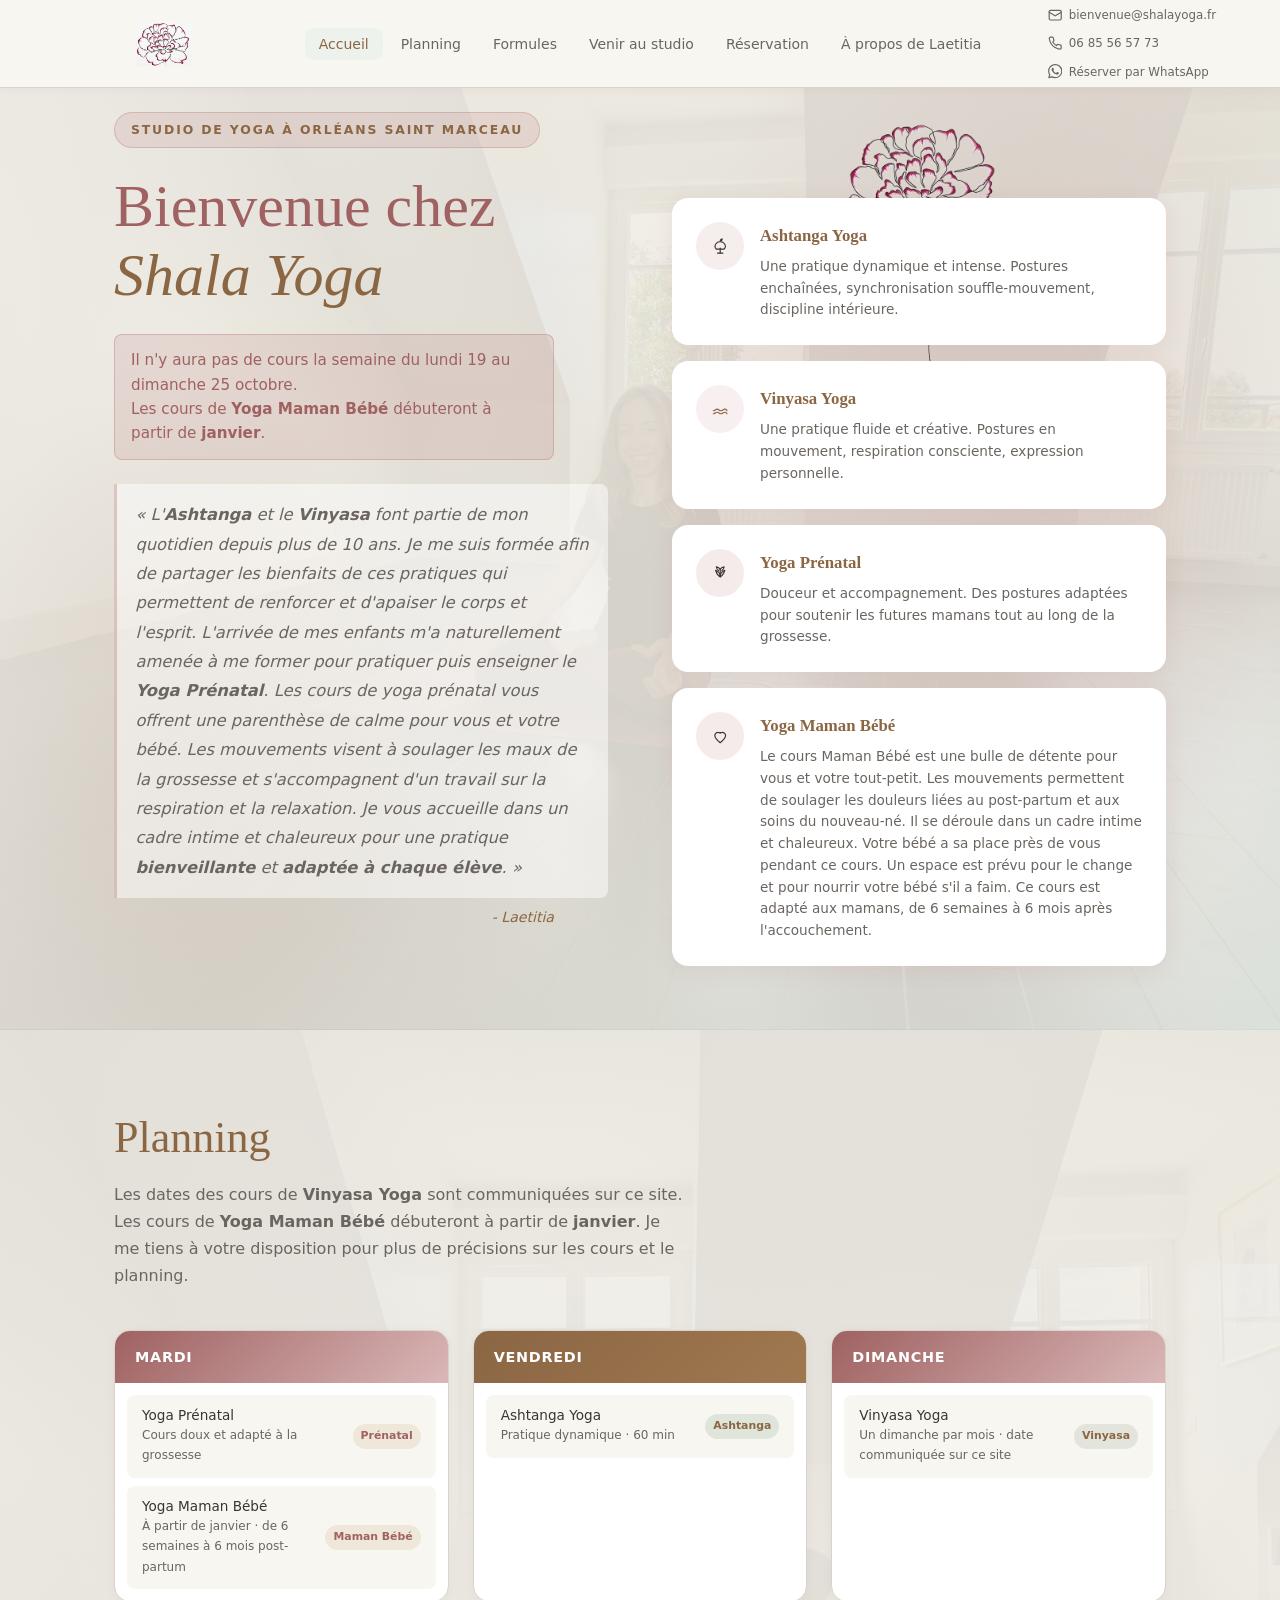
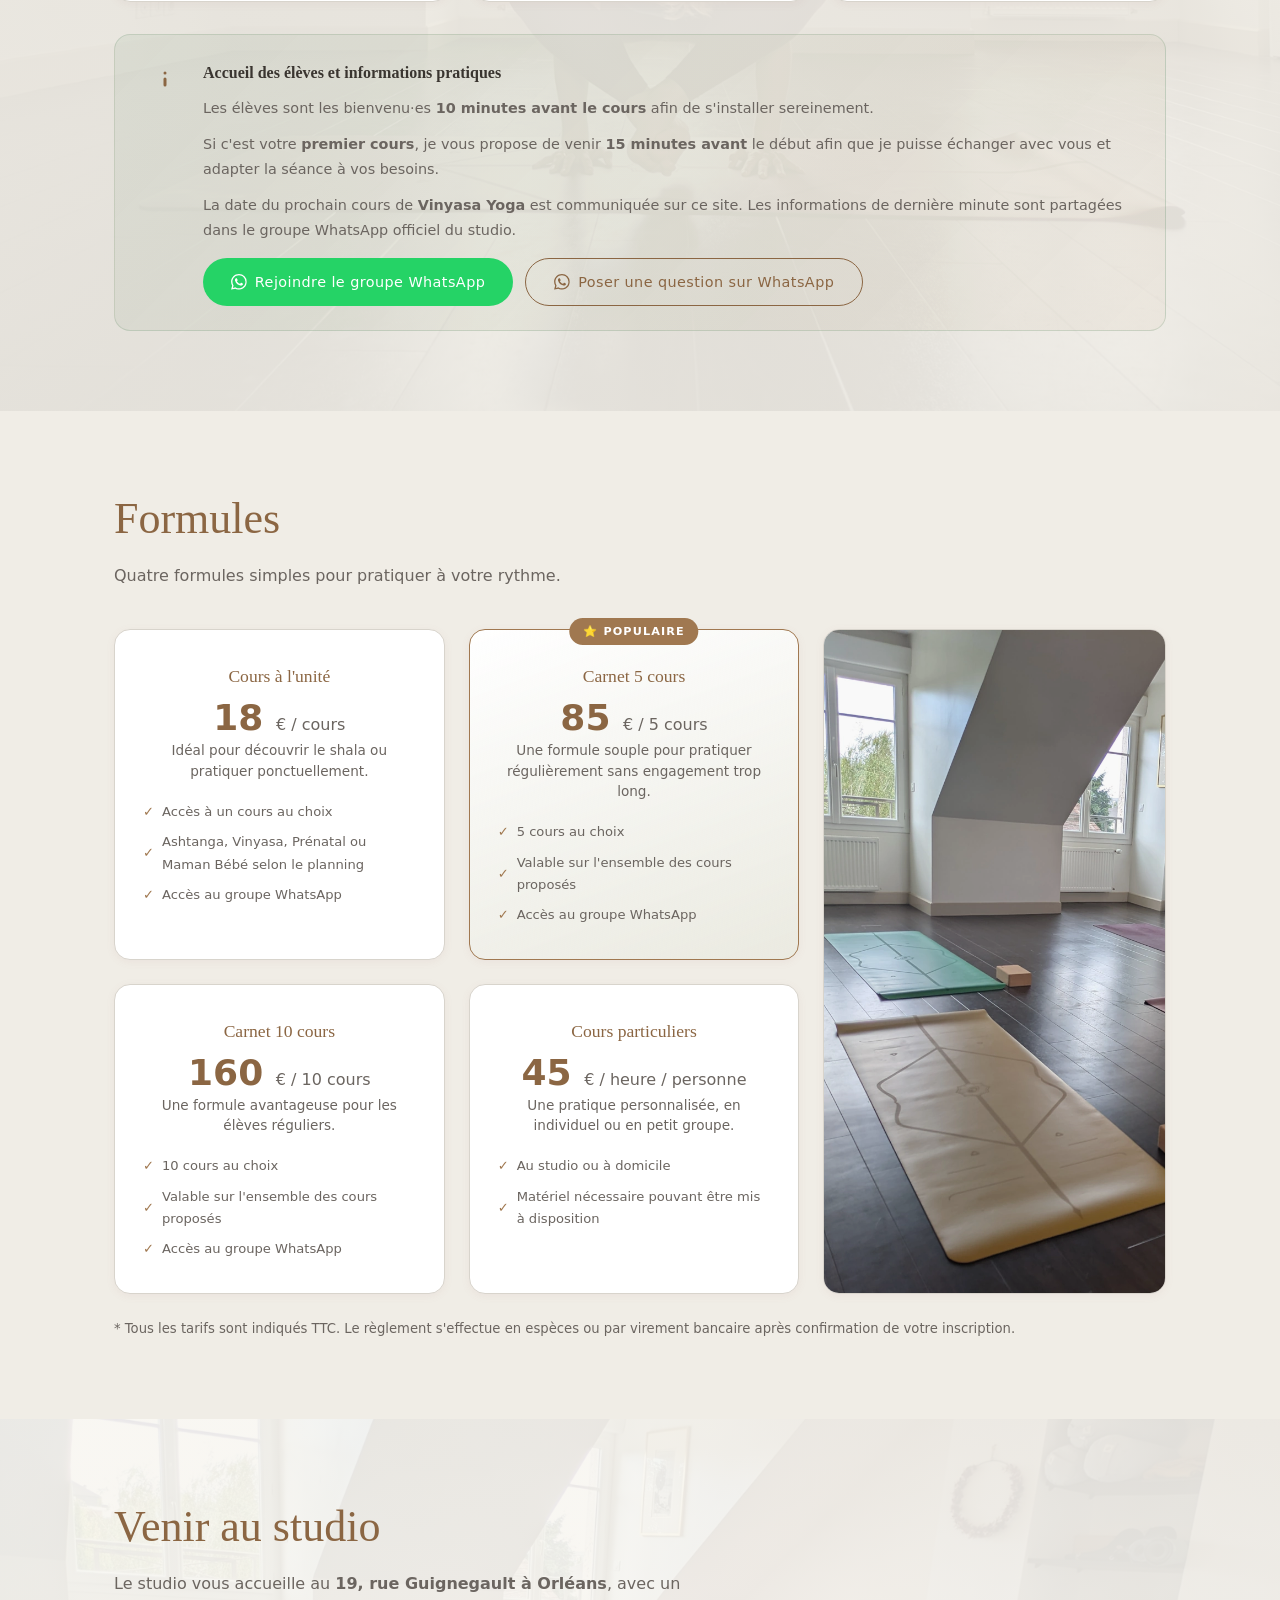
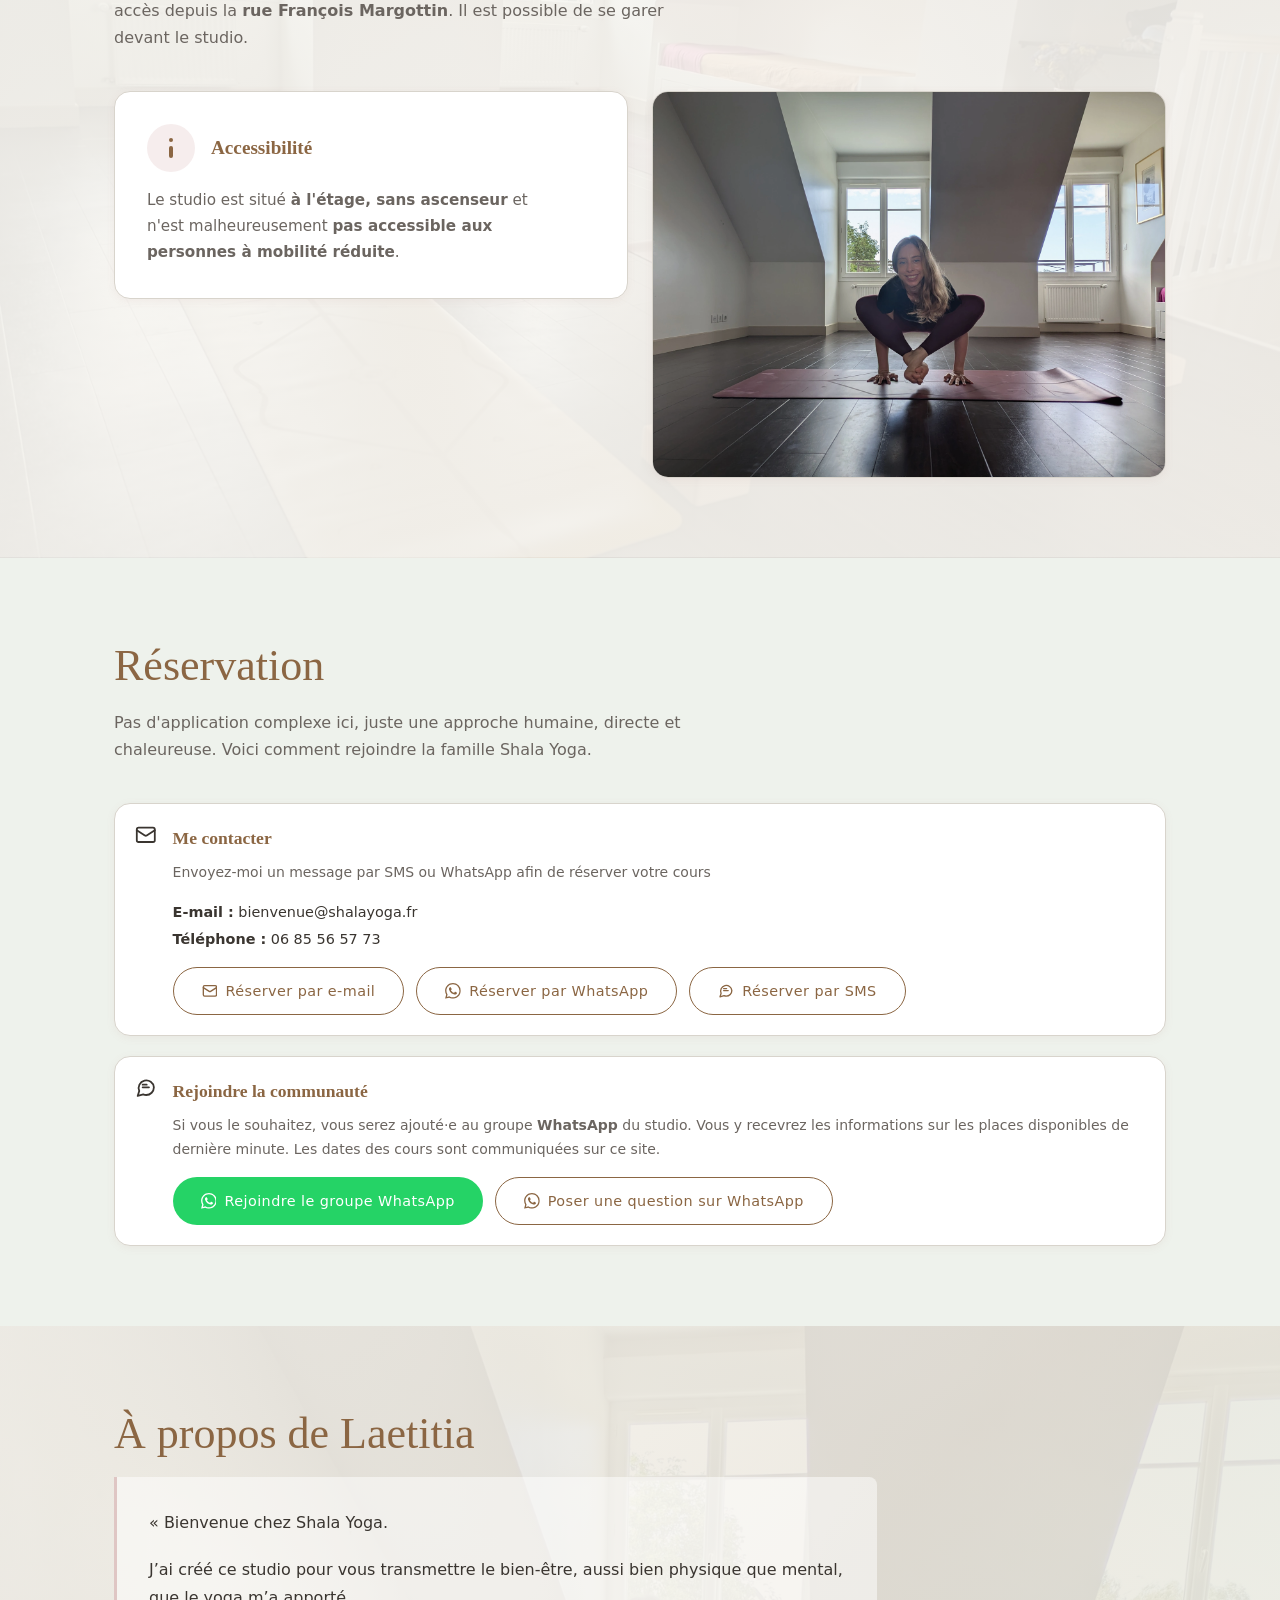
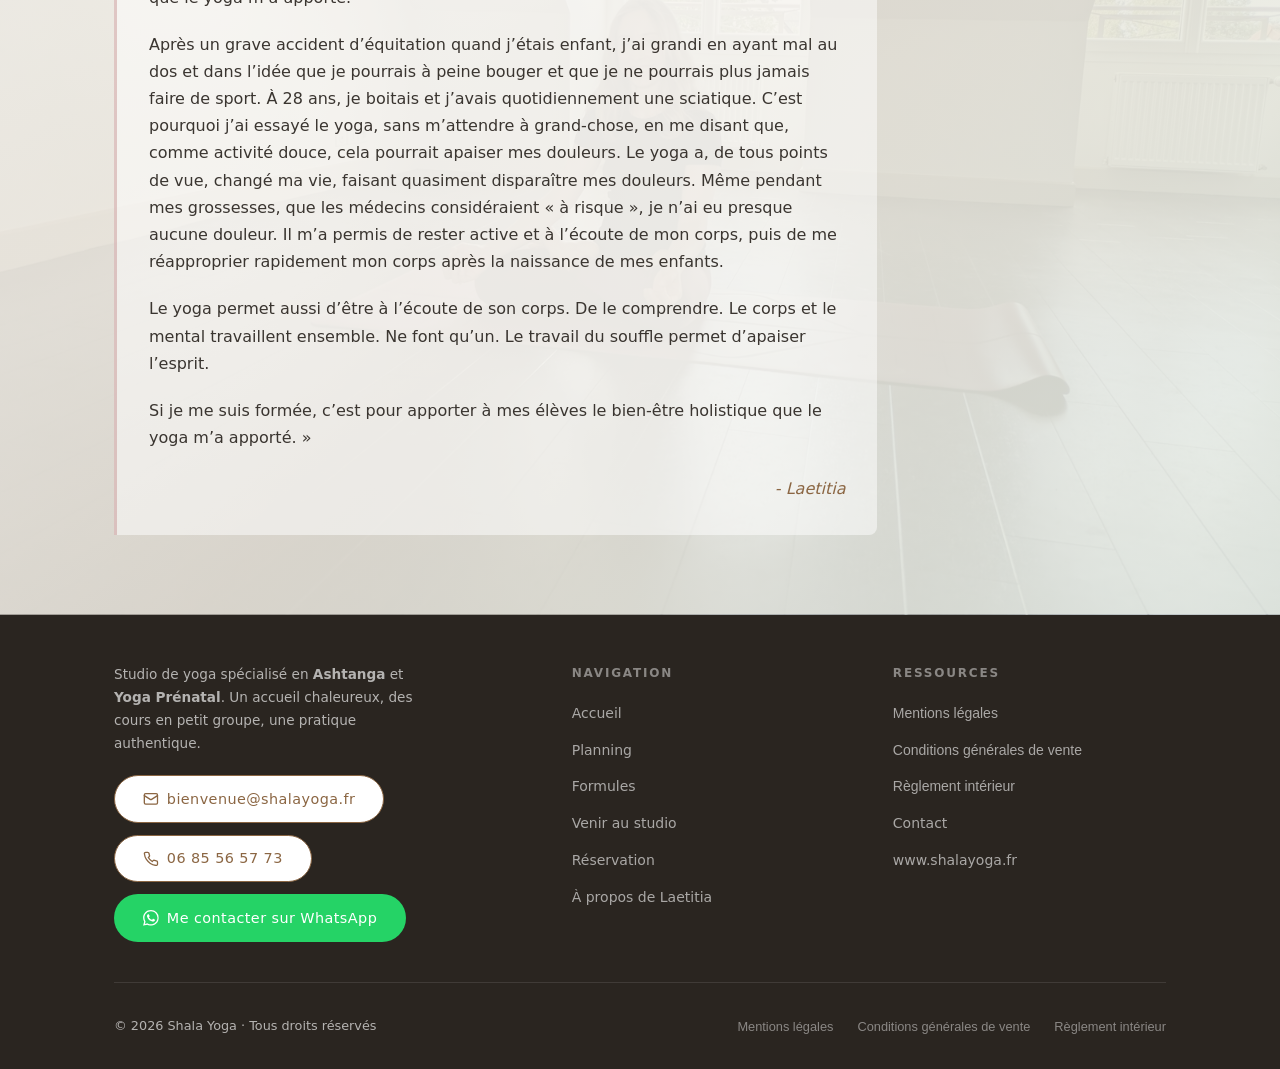
==== index.html @ 37ad862a "WIP" ====
<!DOCTYPE html>
<html lang="fr" data-phone-contact-enabled="true" data-planning-enabled="true">
<head>
  <meta charset="UTF-8" />
  <meta name="viewport" content="width=device-width, initial-scale=1.0" />
  <meta name="description" content="Shala Yoga – Studio de yoga à Orléans spécialisé en Ashtanga et Yoga Prénatal. Cours en petit groupe, ambiance chaleureuse." />
  <meta name="keywords" content="yoga, ashtanga, prénatal, studio, orléans" />
  <meta property="og:title" content="Shala Yoga – Ashtanga & Yoga Prénatal" />
  <meta property="og:description" content="Studio de yoga spécialisé en Ashtanga et Yoga Prénatal. Une communauté chaleureuse, des cours en petit groupe." />
  <meta property="og:url" content="https://www.shalayoga.fr" />
  <meta property="og:type" content="website" />
  <link rel="canonical" href="https://www.shalayoga.fr" />
  <link rel="icon" type="image/png" href="/assets/favicon-96x96.png" sizes="96x96" />
  <link rel="shortcut icon" href="/assets/favicon.ico" />
  <link rel="apple-touch-icon" sizes="180x180" href="/assets/apple-touch-icon.png" />
  <meta name="apple-mobile-web-app-title" content="Shala Yoga" />
  <link rel="manifest" href="/assets/site.webmanifest" />
  <title>Shala Yoga – Orléans Saint Marceau</title>

  <link rel="stylesheet" href="css/styles.css?v=20261007" />
</head>

<body>
  <!-- SVG icon sprite -->
  <svg xmlns="http://www.w3.org/2000/svg" style="display:none" aria-hidden="true">
    <symbol id="icon-email" viewBox="0 0 24 24" fill="none" stroke="currentColor" stroke-width="2" stroke-linecap="round" stroke-linejoin="round">
      <rect width="20" height="16" x="2" y="4" rx="2"/>
      <path d="m22 7-8.97 5.7a1.94 1.94 0 0 1-2.06 0L2 7"/>
    </symbol>
    <symbol id="icon-phone" viewBox="0 0 24 24" fill="none" stroke="currentColor" stroke-width="2" stroke-linecap="round" stroke-linejoin="round">
      <path d="M22 16.92v3a2 2 0 0 1-2.18 2 19.79 19.79 0 0 1-8.63-3.07 19.5 19.5 0 0 1-6-6A19.79 19.79 0 0 1 2.12 4.18 2 2 0 0 1 4.11 2h3a2 2 0 0 1 2 1.72c.12.96.34 1.9.66 2.8a2 2 0 0 1-.45 2.11L8.05 9.91a16 16 0 0 0 6 6l1.27-1.27a2 2 0 0 1 2.11-.45c.9.32 1.84.54 2.8.66a2 2 0 0 1 1.77 2.07z"/>
    </symbol>
    <symbol id="icon-whatsapp" viewBox="0 0 24 24" fill="currentColor">
      <path d="M17.472 14.382c-.297-.149-1.758-.867-2.03-.967-.273-.099-.471-.148-.67.15-.197.297-.767.966-.94 1.164-.173.199-.347.223-.644.075-.297-.15-1.255-.463-2.39-1.475-.883-.788-1.48-1.761-1.653-2.059-.173-.297-.018-.458.13-.606.134-.133.298-.347.446-.52.149-.174.198-.298.298-.497.099-.198.05-.371-.025-.52-.075-.149-.669-1.612-.916-2.207-.242-.579-.487-.5-.669-.51-.173-.008-.371-.01-.57-.01-.198 0-.52.074-.792.372-.272.297-1.04 1.016-1.04 2.479 0 1.462 1.065 2.875 1.213 3.074.149.198 2.096 3.2 5.077 4.487.709.306 1.262.489 1.694.625.712.227 1.36.195 1.871.118.571-.085 1.758-.719 2.006-1.413.248-.694.248-1.289.173-1.413-.074-.124-.272-.198-.57-.347m-5.421 7.403h-.004a9.87 9.87 0 0 1-5.031-1.378l-.361-.214-3.741.982.998-3.648-.235-.374a9.86 9.86 0 0 1-1.51-5.26c.001-5.45 4.436-9.884 9.888-9.884 2.64 0 5.122 1.03 6.988 2.898a9.825 9.825 0 0 1 2.893 6.994c-.003 5.45-4.437 9.884-9.885 9.884m8.413-18.297A11.815 11.815 0 0 0 12.05 0C5.495 0 .16 5.335.157 11.892c0 2.096.547 4.142 1.588 5.945L.057 24l6.305-1.654a11.882 11.882 0 0 0 5.683 1.448h.005c6.554 0 11.89-5.335 11.893-11.893a11.821 11.821 0 0 0-3.48-8.413z"/>
    </symbol>
    <symbol id="icon-info" viewBox="0 0 24 24" fill="none" stroke="currentColor" stroke-width="2" stroke-linecap="round" stroke-linejoin="round">
      <path d="M12 16v-4"/>
      <path d="M12 8h.01"/>
    </symbol>
    <symbol id="icon-card" viewBox="0 0 24 24" fill="none" stroke="currentColor" stroke-width="2" stroke-linecap="round" stroke-linejoin="round">
      <rect x="2" y="5" width="20" height="14" rx="2"/>
      <path d="M2 10h20"/>
      <path d="M7 15h3"/>
    </symbol>
    <symbol id="icon-chat" viewBox="0 0 24 24" fill="none" stroke="currentColor" stroke-width="2" stroke-linecap="round" stroke-linejoin="round">
      <path d="M21 11.5a8.5 8.5 0 0 1-8.5 8.5c-1.2 0-2.34-.25-3.37-.7L3 21l1.7-5.5A8.5 8.5 0 1 1 21 11.5z"/>
      <path d="M8.5 11.5h7"/>
      <path d="M8.5 8.5h4.5"/>
    </symbol>
  </svg>

  <!-- Skip to content (accessibility) -->
  <a href="#main-content" class="skip-link">Aller au contenu principal</a>

  <!-- =====================================================
       NAVIGATION
  ===================================================== -->
  <header role="banner">
    <nav class="nav" role="navigation" aria-label="Navigation principale">
      <div class="nav__inner">
        <a href="#accueil" class="nav__logo" aria-label="Shala Yoga – Retour à l'accueil">
          <img src="assets/logo.svg" alt="Shala Yoga" width="200" height="44" />
        </a>

        <!-- Desktop links -->
        <ul class="nav__links" role="list">
          <li><a href="#accueil" class="nav__link active" aria-current="page">Accueil</a></li>
          <li data-planning><a href="#planning" class="nav__link">Planning</a></li>
          <li><a href="#formules" class="nav__link">Formules</a></li>
          <li><a href="#venir" class="nav__link">Venir au studio</a></li>
          <li><a href="#reservation" class="nav__link">Réservation</a></li>
          <li><a href="#a-propos" class="nav__link">À propos de Laetitia</a></li>
        </ul>

        <div class="nav__contacts" role="group" aria-label="Contacter Shala Yoga">
          <a
            href="mailto:bienvenue@shalayoga.fr?subject=Première%20Inscription%20-%20Shala%20Yoga"
            class="nav__contact-link"
            aria-label="Envoyer un e-mail à bienvenue@shalayoga.fr pour une première inscription"
          >
            <svg class="btn-icon" aria-hidden="true"><use href="#icon-email"/></svg> bienvenue@shalayoga.fr
          </a>
          <a href="tel:+33685565773" class="nav__contact-link" aria-label="Appeler le 06 85 56 57 73">
            <svg class="btn-icon" aria-hidden="true"><use href="#icon-phone"/></svg> 06 85 56 57 73
          </a>
          <a
            href="https://wa.me/33685565773"
            target="_blank"
            rel="noopener noreferrer"
            class="nav__contact-link"
            aria-label="Réserver par WhatsApp (nouvel onglet)"
          >
            <svg class="btn-icon" aria-hidden="true"><use href="#icon-whatsapp"/></svg> Réserver par WhatsApp
          </a>
        </div>

        <!-- Mobile hamburger -->
        <button
          class="nav__hamburger"
          id="hamburger-btn"
          aria-controls="mobile-menu"
          aria-expanded="false"
          aria-label="Ouvrir le menu de navigation"
        >
          <span aria-hidden="true"></span>
          <span aria-hidden="true"></span>
          <span aria-hidden="true"></span>
        </button>
      </div>
    </nav>

    <!-- Mobile drawer menu -->
    <div class="nav__mobile" id="mobile-menu" role="dialog" aria-label="Menu de navigation mobile" aria-hidden="true">
      <ul role="list" style="display:flex;flex-direction:column;align-items:center;gap:0.75rem;width:100%">
        <li><a href="#accueil" class="nav__link" onclick="closeMobileMenu()">Accueil</a></li>
        <li data-planning><a href="#planning" class="nav__link" onclick="closeMobileMenu()">Planning</a></li>
        <li><a href="#formules" class="nav__link" onclick="closeMobileMenu()">Formules</a></li>
        <li><a href="#venir" class="nav__link" onclick="closeMobileMenu()">Venir au studio</a></li>
        <li><a href="#reservation" class="nav__link" onclick="closeMobileMenu()">Réservation</a></li>
        <li><a href="#a-propos" class="nav__link" onclick="closeMobileMenu()">À propos de Laetitia</a></li>
      </ul>
      <a
        href="mailto:bienvenue@shalayoga.fr?subject=Première%20Inscription%20-%20Shala%20Yoga"
        class="btn btn--primary btn--lg"
        onclick="closeMobileMenu()"
        aria-label="Me contacter par e-mail"
      >
        <svg class="btn-icon" aria-hidden="true"><use href="#icon-email"/></svg> Me contacter par e-mail
      </a>
      <div class="nav__contact-details">
        <p class="nav__email">bienvenue@shalayoga.fr</p>
        <a href="tel:+33685565773" class="nav__contact-link" onclick="closeMobileMenu()">06 85 56 57 73</a>
        <a
          href="https://wa.me/33685565773"
          target="_blank"
          rel="noopener noreferrer"
          class="nav__contact-link"
          onclick="closeMobileMenu()"
          aria-label="Réserver par WhatsApp (nouvel onglet)"
        >
          <svg class="btn-icon" aria-hidden="true"><use href="#icon-whatsapp"/></svg> Réserver par WhatsApp
        </a>
      </div>
      <a
        href="https://chat.whatsapp.com/GVvOVhB5A4K4PdAxy5CqjN"
        target="_blank"
        rel="noopener noreferrer"
        class="btn btn--whatsapp btn--lg"
        onclick="closeMobileMenu()"
        aria-label="Rejoindre le groupe WhatsApp de Shala Yoga (nouvel onglet)"
      >
        <svg class="btn-icon" aria-hidden="true"><use href="#icon-whatsapp"/></svg> Rejoindre le groupe WhatsApp
      </a>
    </div>
  </header>

  <!-- =====================================================
       MAIN CONTENT
  ===================================================== -->
  <main id="main-content">

    <!-- =====================================================
         SECTION 1 – ACCUEIL (HERO)
    ===================================================== -->
    <section id="accueil" class="hero hero--photo-accueil" aria-labelledby="hero-title">
      <div class="container hero__inner">
        <!-- Text -->
        <div class="hero__text">
          <div class="hero__badge" aria-hidden="true">Studio de yoga à Orléans Saint Marceau</div>
          <h1 id="hero-title" class="hero__title">
            Bienvenue chez<br /><em>Shala Yoga</em>
          </h1>
          <div class="hero__contact-actions" role="group" aria-label="Contacter Shala Yoga">
            <a
              href="mailto:bienvenue@shalayoga.fr?subject=Première%20Inscription%20-%20Shala%20Yoga"
              class="btn btn--outline"
              aria-label="Envoyer un e-mail à bienvenue@shalayoga.fr"
            >
              <svg class="btn-icon" aria-hidden="true"><use href="#icon-email"/></svg> E-mail
            </a>
            <a
              href="https://wa.me/33685565773"
              target="_blank"
              rel="noopener noreferrer"
              class="btn btn--whatsapp"
              aria-label="Me contacter directement sur WhatsApp (nouvel onglet)"
            >
              <svg class="btn-icon" aria-hidden="true"><use href="#icon-whatsapp"/></svg> WhatsApp
            </a>
          </div>
          <p class="hero__announcement">
            Il n'y aura pas de cours la semaine du lundi 19 au dimanche 25 octobre.<br />
            Les cours de <strong>Yoga Maman Bébé</strong> débuteront à partir de <strong>janvier</strong>.
          </p>
          <p class="hero__desc">
            « L'<strong>Ashtanga</strong> et le <strong>Vinyasa</strong> font partie de mon quotidien depuis plus de 10 ans.
            Je me suis formée afin de partager les bienfaits de ces pratiques qui permettent de renforcer et d'apaiser le corps et l'esprit.
            L'arrivée de mes enfants m'a naturellement amenée à me former pour pratiquer puis enseigner le <strong>Yoga Prénatal</strong>.
            Les cours de yoga prénatal vous offrent une parenthèse de calme pour vous et votre bébé. Les mouvements visent
            à soulager les maux de la grossesse et s'accompagnent d'un travail sur la respiration et la relaxation.
            Je vous accueille dans un cadre intime et chaleureux pour une pratique <strong>bienveillante</strong> et <strong>adaptée à chaque élève</strong>. »
          </p>
          <p class="hero__quote-author">- Laetitia</p>
        </div>

        <!-- Mobile image -->
        <img
          class="hero__mobile-image"
          src="assets/shala-yoga-1.webp"
          alt="Intérieur du Shala Yoga"
          loading="lazy"
        />

        <!-- Visual cards -->
        <div class="hero__visual" aria-label="Mes pratiques">
          <div class="hero__cards">
            <article class="practice-card" aria-labelledby="card-ashtanga-title">
              <div class="practice-card__icon practice-card__icon--sage" aria-hidden="true">
                <svg viewBox="0 0 24 24" aria-hidden="true">
                  <path d="M12 21V14.5" />
                  <path d="M8.5 21h7" />
                  <path d="M12 6.2c-3.8 0-6.8 2.6-6.8 5.9 0 1.5.6 2.8 1.6 3.8h10.4c1-1 1.6-2.3 1.6-3.8 0-3.3-3-5.9-6.8-5.9Z" />
                  <path d="M12 4.4c.6-1 1.6-1.6 2.6-1.9-.1 1.1-.6 2.1-1.5 2.9" />
                </svg>
              </div>
              <div>
                <h2 id="card-ashtanga-title" class="practice-card__title">Ashtanga Yoga</h2>
                <p class="practice-card__desc">
                  Une pratique dynamique et intense. Postures enchaînées, synchronisation
                  souffle-mouvement, discipline intérieure.
                </p>
              </div>
            </article>
            <article class="practice-card" aria-labelledby="card-vinyasa-title">
              <div class="practice-card__icon practice-card__icon--vinyasa" aria-hidden="true"><svg viewBox="0 0 24 24" aria-hidden="true"><path d="M3 14c2.5 0 2.5-2 5-2s2.5 2 5 2 2.5-2 5-2 2.5 2 3 2"/><path d="M3 18c2.5 0 2.5-2 5-2s2.5 2 5 2 2.5-2 5-2 2.5 2 3 2"/></svg></div>
              <div>
                <h2 id="card-vinyasa-title" class="practice-card__title">Vinyasa Yoga</h2>
                <p class="practice-card__desc">
                  Une pratique fluide et créative. Postures en mouvement, respiration
                  consciente, expression personnelle.
                </p>
              </div>
            </article>
            <article class="practice-card" aria-labelledby="card-prenatal-title">
              <div class="practice-card__icon practice-card__icon--warm" aria-hidden="true"><svg viewBox="0 0 24 24" aria-hidden="true"><path d="M12 18c0-4 2.8-7.2 6-8.5-1.3 4.2-4.1 7.8-6 8.5Z"/><path d="M12 18c0-4-2.8-7.2-6-8.5 1.3 4.2 4.1 7.8 6 8.5Z"/><path d="M12 18V8"/><path d="M12 8c1.6-1.9 3.4-2.8 5.2-3.1-.3 1.8-1.2 3.6-3.1 5.2"/><path d="M12 8c-1.6-1.9-3.4-2.8-5.2-3.1.3 1.8 1.2 3.6 3.1 5.2"/></svg></div>
              <div>
                <h2 id="card-prenatal-title" class="practice-card__title">Yoga Prénatal</h2>
                <p class="practice-card__desc">
                  Douceur et accompagnement. Des postures adaptées pour soutenir les futures
                  mamans tout au long de la grossesse.
                </p>
              </div>
            </article>
            <article class="practice-card" aria-labelledby="card-maman-bebe-title">
              <div class="practice-card__icon practice-card__icon--warm" aria-hidden="true"><svg viewBox="0 0 24 24" aria-hidden="true"><path d="M12 20.5c-3.8-3.1-7-5.7-7-9.1A4.2 4.2 0 0 1 9.3 7c1.2 0 2.3.5 2.7 1.1.4-.6 1.5-1.1 2.7-1.1A4.2 4.2 0 0 1 19 11.4c0 3.4-3.2 6-7 9.1Z"/></svg></div>
              <div>
                <h2 id="card-maman-bebe-title" class="practice-card__title">Yoga Maman Bébé</h2>
                <p class="practice-card__desc">
                  Le cours Maman Bébé est une bulle de détente pour vous et votre tout-petit. Les mouvements permettent de soulager les douleurs liées au post-partum et aux soins du nouveau-né. Il se déroule dans un cadre intime et chaleureux. Votre bébé a sa place près de vous pendant ce cours. Un espace est prévu pour le change et pour nourrir votre bébé s'il a faim. Ce cours est adapté aux mamans, de 6 semaines à 6 mois après l'accouchement.
                </p>
              </div>
            </article>
          </div>
        </div>
      </div>
    </section>

    <!-- =====================================================
         SECTION 2 – PLANNING
    ===================================================== -->
    <section id="planning" class="section section--alt section--photo-planning" aria-labelledby="planning-title">
      <div class="container">
        <h2 id="planning-title" class="section-title">Planning</h2>
        <p class="section-subtitle">
          Les dates des cours de <strong>Vinyasa Yoga</strong> sont communiquées sur ce site.
          Les cours de <strong>Yoga Maman Bébé</strong> débuteront à partir de <strong>janvier</strong>.
          Je me tiens à votre disposition pour plus de précisions sur les cours et le planning.
        </p>

        <!-- Schedule grid -->
        <div class="planning__grid" role="list" aria-label="Grille indicative des cours">

          <div class="planning__day-card" role="listitem">
            <div class="planning__day-header planning__day-header--warm">Mardi</div>
            <div class="planning__slots">
              <div class="planning__slot">
                <div class="planning__slot-info">
                  <div class="planning__slot-name">Yoga Prénatal</div>
                  <div class="planning__slot-detail">Cours doux et adapté à la grossesse</div>
                </div>
                <span class="planning__badge planning__badge--prenatal" aria-label="Cours Yoga Prénatal">Prénatal</span>
              </div>
              <div class="planning__slot">
                <div class="planning__slot-info">
                  <div class="planning__slot-name">Yoga Maman Bébé</div>
                  <div class="planning__slot-detail">À partir de janvier · de 6 semaines à 6 mois post-partum</div>
                </div>
                <span class="planning__badge planning__badge--prenatal" aria-label="Cours Yoga Maman Bébé">Maman Bébé</span>
              </div>
            </div>
          </div>

          <div class="planning__day-card" role="listitem">
            <div class="planning__day-header">Vendredi</div>
            <div class="planning__slots">
              <div class="planning__slot">
                <div class="planning__slot-info">
                  <div class="planning__slot-name">Ashtanga Yoga</div>
                  <div class="planning__slot-detail">Pratique dynamique · 60 min</div>
                </div>
                <span class="planning__badge planning__badge--ashtanga" aria-label="Cours Ashtanga">Ashtanga</span>
              </div>
            </div>
          </div>

          <div class="planning__day-card" role="listitem">
            <div class="planning__day-header planning__day-header--warm">Dimanche</div>
            <div class="planning__slots">
              <div class="planning__slot">
                <div class="planning__slot-info">
                  <div class="planning__slot-name">Vinyasa Yoga</div>
                  <div class="planning__slot-detail">Un dimanche par mois · date communiquée sur ce site</div>
                </div>
                <span class="planning__badge planning__badge--vinyasa" aria-label="Cours Vinyasa Yoga">Vinyasa</span>
              </div>
            </div>
          </div>

        </div><!-- /.planning__grid -->

        <!-- WhatsApp notice -->
        <aside class="planning__notice" aria-label="Information importante sur le planning">
          <div class="planning__notice-icon" aria-hidden="true">
            <svg class="planning__notice-symbol"><use href="#icon-info"/></svg>
          </div>
          <div class="planning__notice-text">
            <h3 class="planning__notice-title">Accueil des élèves et informations pratiques</h3>
            <p>
              Les élèves sont les bienvenu·es <strong>10 minutes avant le cours</strong> afin de s'installer sereinement.
            </p>
            <p>
              Si c'est votre <strong>premier cours</strong>, je vous propose de venir <strong>15 minutes avant</strong>
              le début afin que je puisse échanger avec vous et adapter la séance à vos besoins.
            </p>
            <p>
              La date du prochain cours de <strong>Vinyasa Yoga</strong> est communiquée sur ce site.
              Les informations de dernière minute sont partagées dans le groupe WhatsApp officiel du studio.
            </p>
            <div class="planning__notice-actions">
              <a
                href="https://chat.whatsapp.com/GVvOVhB5A4K4PdAxy5CqjN"
                target="_blank"
                rel="noopener noreferrer"
                class="btn btn--whatsapp"
                aria-label="Rejoindre le groupe WhatsApp de Shala Yoga (nouvel onglet)"
              >
                <svg class="btn-icon" aria-hidden="true"><use href="#icon-whatsapp"/></svg> Rejoindre le groupe WhatsApp
              </a>
              <a
                href="https://wa.me/33685565773"
                target="_blank"
                rel="noopener noreferrer"
                class="btn btn--outline"
                aria-label="Contacter Shala Yoga sur WhatsApp pour poser une question (nouvel onglet)"
              >
                <svg class="btn-icon" aria-hidden="true"><use href="#icon-whatsapp"/></svg> Poser une question sur WhatsApp
              </a>
            </div>
          </div>
        </aside>
          </div>
    </section>

    <!-- =====================================================
         SECTION 3 – NOS FORMULES
    ===================================================== -->
    <section id="formules" class="section section--alt" aria-labelledby="formules-title">
      <div class="container">
        <h2 id="formules-title" class="section-title">Formules</h2>
        <p class="section-subtitle">
          Quatre formules simples pour pratiquer à votre rythme.
        </p>

        <div class="formules__layout">
          <div class="tarifs__grid" role="list" aria-labelledby="formules-title">

            <div class="tarif-card" role="listitem">
              <div class="tarif-card__name">Cours à l'unité</div>
              <div class="tarif-card__price">18 <span>€ / cours</span></div>
              <div class="tarif-card__desc">Idéal pour découvrir le shala ou pratiquer ponctuellement.</div>
              <ul class="tarif-card__features" aria-label="Inclus dans cette formule">
                <li class="tarif-card__feature">Accès à un cours au choix</li>
                <li class="tarif-card__feature">Ashtanga, Vinyasa, Prénatal ou Maman Bébé selon le planning</li>
                <li class="tarif-card__feature">Accès au groupe WhatsApp</li>
              </ul>
            </div>

            <div class="tarif-card tarif-card--featured" role="listitem" aria-label="Formule recommandée">
              <div class="tarif-card__badge" aria-label="Formule recommandée">⭐ Populaire</div>
              <div class="tarif-card__name">Carnet 5 cours</div>
              <div class="tarif-card__price">85 <span>€ / 5 cours</span></div>
              <div class="tarif-card__desc">Une formule souple pour pratiquer régulièrement sans engagement trop long.</div>
              <ul class="tarif-card__features" aria-label="Inclus dans cette formule">
                <li class="tarif-card__feature">5 cours au choix</li>
                <li class="tarif-card__feature">Valable sur l'ensemble des cours proposés</li>
                <li class="tarif-card__feature">Accès au groupe WhatsApp</li>
              </ul>
            </div>

            <div class="tarif-card" role="listitem">
              <div class="tarif-card__name">Carnet 10 cours</div>
              <div class="tarif-card__price">160 <span>€ / 10 cours</span></div>
              <div class="tarif-card__desc">Une formule avantageuse pour les élèves réguliers.</div>
              <ul class="tarif-card__features" aria-label="Inclus dans cette formule">
                <li class="tarif-card__feature">10 cours au choix</li>
                <li class="tarif-card__feature">Valable sur l'ensemble des cours proposés</li>
                <li class="tarif-card__feature">Accès au groupe WhatsApp</li>
              </ul>
            </div>
            <div class="tarif-card" role="listitem">
              <div class="tarif-card__name">Cours particuliers</div>
              <div class="tarif-card__price">45 <span>€ / heure / personne</span></div>
              <div class="tarif-card__desc">Une pratique personnalisée, en individuel ou en petit groupe.</div>
              <ul class="tarif-card__features" aria-label="Inclus dans cette formule">
                <li class="tarif-card__feature">Au studio ou à domicile</li>
                <li class="tarif-card__feature">Matériel nécessaire pouvant être mis à disposition</li>
              </ul>
            </div>
          </div>

          <figure class="formules__photo-frame">
            <img
              src="assets/shala-yoga-4.webp"
              alt="Ambiance du studio Shala Yoga"
              class="formules__photo"
              loading="lazy"
            />
          </figure>
        </div><!-- /.formules__layout -->

        <p style="font-size:0.825rem;color:var(--color-text-light);margin-top:1.5rem;line-height:1.6;">
          * Tous les tarifs sont indiqués TTC. Le règlement s'effectue en espèces ou par virement bancaire après confirmation de votre inscription.
        </p>
      </div>
    </section>

    <!-- =====================================================
         SECTION 3 – VENIR AU SHALA
    ===================================================== -->
    <section id="venir" class="section section--photo-venir" aria-labelledby="venir-title">
      <div class="container">
        <h2 id="venir-title" class="section-title">Venir au studio</h2>
        <p class="section-subtitle">
          Le studio vous accueille au <strong>19, rue Guignegault à Orléans</strong>, avec un accès depuis la
          <strong>rue François Margottin</strong>. Il est possible de se garer devant le studio.
        </p>

        <div class="location__grid" role="list" aria-label="Informations pour venir au studio">
          <article class="location-card" role="listitem">
            <div class="location-card__header">
              <div class="location-card__icon location-card__icon--warm" aria-hidden="true"><svg><use href="#icon-info"/></svg></div>
              <h3 class="location-card__title">Accessibilité</h3>
            </div>
            <p class="location-card__text">
              Le studio est situé <strong>à l'étage, sans ascenseur</strong> et n'est malheureusement
              <strong>pas accessible aux personnes à mobilité réduite</strong>.
            </p>
          </article>
          <figure class="location__photo-frame">
            <img src="assets/shala-yoga-2.webp" alt="Intérieur du studio Shala Yoga" class="location__photo" loading="lazy" />
          </figure>
        </div>
      </div>
    </section>

    <!-- =====================================================
         SECTION 4 – PROCESSUS DE RÉSERVATION
    ===================================================== -->
    <section id="reservation" class="section section--sage" aria-labelledby="reservation-title">
      <div class="container">
        <h2 id="reservation-title" class="section-title">Réservation</h2>
        <p class="section-subtitle">
          Pas d'application complexe ici, juste une approche humaine, directe et chaleureuse.
          Voici comment rejoindre la famille Shala Yoga.
        </p>

        <ol class="process__steps" aria-label="Étapes d'inscription">
          <li class="process__step">
            <div class="process__step-iconwrap" aria-hidden="true">
              <svg class="process__step-icon"><use href="#icon-email"/></svg>
            </div>
            <div>
              <h3 class="process__step-title">Me contacter</h3>
              <p class="process__step-desc">
                Envoyez-moi un message par SMS ou WhatsApp afin de réserver votre cours
              </p>
              <div class="process__step-contact" aria-label="Coordonnées du studio">
                <p><strong>E-mail :</strong> bienvenue@shalayoga.fr</p>
                <p data-phone-contact><strong>Téléphone :</strong> 06 85 56 57 73</p>
              </div>
              <div class="process__step-actions">
                <a
                  href="mailto:bienvenue@shalayoga.fr?subject=Première%20Inscription%20-%20Shala%20Yoga"
                  class="btn btn--outline"
                  aria-label="Envoyer un e-mail de première inscription à Shala Yoga"
                >
                  <svg class="btn-icon" aria-hidden="true"><use href="#icon-email"/></svg> Réserver par e-mail
                </a>
                <a
                  href="https://wa.me/33685565773"
                  target="_blank"
                  rel="noopener noreferrer"
                  class="btn btn--outline"
                  aria-label="Réserver par WhatsApp (nouvel onglet)"
                >
                  <svg class="btn-icon" aria-hidden="true"><use href="#icon-whatsapp"/></svg> Réserver par WhatsApp
                </a>
                <a
                  href="sms:+33685565773"
                  class="btn btn--outline"
                  aria-label="Réserver par SMS au 06 85 56 57 73"
                >
                  <svg class="btn-icon" aria-hidden="true"><use href="#icon-chat"/></svg> Réserver par SMS
                </a>
              </div>
            </div>
          </li>

          <li class="process__step">
            <div class="process__step-iconwrap" aria-hidden="true">
              <svg class="process__step-icon"><use href="#icon-chat"/></svg>
            </div>
            <div>
              <h3 class="process__step-title">Rejoindre la communauté</h3>
              <p class="process__step-desc">
                Si vous le souhaitez, vous serez ajouté·e au groupe <strong>WhatsApp</strong> du studio.
                Vous y recevrez les informations sur les places disponibles de dernière minute. Les dates des cours sont communiquées sur ce site.
              </p>
              <div class="process__step-actions">
                <a
                  href="https://chat.whatsapp.com/GVvOVhB5A4K4PdAxy5CqjN"
                  target="_blank"
                  rel="noopener noreferrer"
                  class="btn btn--whatsapp"
                  aria-label="Rejoindre le groupe WhatsApp de Shala Yoga (nouvel onglet)"
                >
                  <svg class="btn-icon" aria-hidden="true"><use href="#icon-whatsapp"/></svg> Rejoindre le groupe WhatsApp
                </a>
                <a
                  href="https://wa.me/33685565773"
                  target="_blank"
                  rel="noopener noreferrer"
                  class="btn btn--outline"
                  aria-label="Contacter Shala Yoga sur WhatsApp pour poser une question (nouvel onglet)"
                >
                  <svg class="btn-icon" aria-hidden="true"><use href="#icon-whatsapp"/></svg> Poser une question sur WhatsApp
                </a>
              </div>
            </div>
          </li>
        </ol>
      </div>
    </section>


    <section id="a-propos" class="section hero--photo-accueil" aria-labelledby="a-propos-title">
      <div class="container">
        <h2 id="a-propos-title" class="section-title">À propos de Laetitia</h2>
        <figure class="about-quote">
          <blockquote class="about-quote__text">
            <p>« Bienvenue chez Shala Yoga.</p>
            <p>J’ai créé ce studio pour vous transmettre le bien-être, aussi bien physique que mental, que le yoga m’a apporté.</p>
            <p>Après un grave accident d’équitation quand j’étais enfant, j’ai grandi en ayant mal au dos et dans l’idée que je pourrais à peine bouger et que je ne pourrais plus jamais faire de sport. À 28 ans, je boitais et j’avais quotidiennement une sciatique. C’est pourquoi j’ai essayé le yoga, sans m’attendre à grand-chose, en me disant que, comme activité douce, cela pourrait apaiser mes douleurs. Le yoga a, de tous points de vue, changé ma vie, faisant quasiment disparaître mes douleurs. Même pendant mes grossesses, que les médecins considéraient « à risque », je n’ai eu presque aucune douleur. Il m’a permis de rester active et à l’écoute de mon corps, puis de me réapproprier rapidement mon corps après la naissance de mes enfants.</p>
            <p>Le yoga permet aussi d’être à l’écoute de son corps. De le comprendre. Le corps et le mental travaillent ensemble. Ne font qu’un. Le travail du souffle permet d’apaiser l’esprit.</p>
            <p>Si je me suis formée, c’est pour apporter à mes élèves le bien-être holistique que le yoga m’a apporté. »</p>
          </blockquote>
          <figcaption class="about-quote__author">- Laetitia</figcaption>
        </figure>
      </div>
    </section>

  </main>

  <!-- =====================================================
       FOOTER
  ===================================================== -->
  <footer class="footer" role="contentinfo" aria-label="Pied de page Shala Yoga">
    <div class="container">
      <div class="footer__grid">
        <!-- Brand -->
        <div>
          <p class="footer__brand-desc">
            Studio de yoga spécialisé en <strong>Ashtanga</strong> et <strong>Yoga Prénatal</strong>.
            Un accueil chaleureux, des cours en petit groupe, une pratique authentique.
          </p>
          <div style="margin-top:1.25rem;display:flex;gap:0.75rem;flex-wrap:wrap;">
            <a
              href="mailto:bienvenue@shalayoga.fr?subject=Première%20Inscription%20-%20Shala%20Yoga"
              class="btn btn--outline footer__contact-btn"
              aria-label="Envoyer un e-mail à Shala Yoga"
            >
              <svg class="btn-icon" aria-hidden="true"><use href="#icon-email"/></svg> bienvenue@shalayoga.fr
            </a>
            <a
              href="tel:+33685565773"
              class="btn btn--outline footer__contact-btn"
              aria-label="Appeler le 06 85 56 57 73"
            >
              <svg class="btn-icon" aria-hidden="true"><use href="#icon-phone"/></svg> 06 85 56 57 73
            </a>
            <a
              href="https://wa.me/33685565773"
              target="_blank"
              rel="noopener noreferrer"
              class="btn btn--whatsapp footer__contact-whatsapp"
              aria-label="Me contacter sur WhatsApp (nouvel onglet)"
            >
              <svg class="btn-icon" aria-hidden="true"><use href="#icon-whatsapp"/></svg> Me contacter sur WhatsApp
            </a>
          </div>
        </div>

        <!-- Navigation links -->
        <nav aria-label="Navigation secondaire du pied de page">
          <div class="footer__col-title">Navigation</div>
          <ul class="footer__links" role="list">
            <li><a href="#accueil" class="footer__link">Accueil</a></li>
            <li data-planning><a href="#planning" class="footer__link">Planning</a></li>
            <li><a href="#formules" class="footer__link">Formules</a></li>
            <li><a href="#venir" class="footer__link">Venir au studio</a></li>
            <li><a href="#reservation" class="footer__link">Réservation</a></li>
            <li><a href="#a-propos" class="footer__link">À propos de Laetitia</a></li>
          </ul>
        </nav>

        <!-- Legal / resources -->
        <nav aria-label="Liens légaux et ressources">
          <div class="footer__col-title">Ressources</div>
          <ul class="footer__links" role="list">
            <li>
              <button
                class="footer__link"
                id="mentions-legales-btn"
                style="background:none;border:none;cursor:pointer;font-size:0.875rem;padding:0;text-align:left;"
                aria-haspopup="dialog"
                aria-controls="mentions-legales-modal"
              >
                Mentions légales
              </button>
            </li>
            <li>
              <button
                class="footer__link"
                id="cgv-btn"
                style="background:none;border:none;cursor:pointer;font-size:0.875rem;padding:0;text-align:left;"
                aria-haspopup="dialog"
                aria-controls="cgv-modal"
              >
                Conditions générales de vente
              </button>
            </li>
            <li>
              <button
                class="footer__link"
                id="reglement-btn"
                style="background:none;border:none;cursor:pointer;font-size:0.875rem;padding:0;text-align:left;"
                aria-haspopup="dialog"
                aria-controls="reglement-modal"
              >
                Règlement intérieur
              </button>
            </li>
            <li><a href="mailto:bienvenue@shalayoga.fr" class="footer__link">Contact</a></li>
            <li><a href="https://www.shalayoga.fr" class="footer__link">www.shalayoga.fr</a></li>
          </ul>
        </nav>
      </div>

      <!-- Bottom bar -->
      <div class="footer__bottom">
        <p>© 2026 Shala Yoga · Tous droits réservés</p>
        <div class="footer__legal-links">
          <button
            class="footer__legal-link"
            id="mentions-legales-btn-2"
            style="background:none;border:none;cursor:pointer;font-size:0.8rem;padding:0;"
            aria-haspopup="dialog"
            aria-controls="mentions-legales-modal"
          >
            Mentions légales
          </button>
          <button
            class="footer__legal-link"
            id="cgv-btn-2"
            style="background:none;border:none;cursor:pointer;font-size:0.8rem;padding:0;"
            aria-haspopup="dialog"
            aria-controls="cgv-modal"
          >
            Conditions générales de vente
          </button>
          <button
            class="footer__legal-link"
            id="reglement-btn-2"
            style="background:none;border:none;cursor:pointer;font-size:0.8rem;padding:0;"
            aria-haspopup="dialog"
            aria-controls="reglement-modal"
          >
            Règlement intérieur
          </button>
        </div>

        <!-- =====================================================
             REGLEMENT MODAL
        ===================================================== -->
        <div
          class="modal-overlay"
          id="reglement-modal"
          role="dialog"
          aria-modal="true"
          aria-labelledby="reglement-title"
          aria-hidden="true"
        >
          <div class="modal" tabindex="-1">
            <button class="modal__close" id="reglement-close-btn" aria-label="Fermer le règlement intérieur">✕</button>
            <h2 id="reglement-title" class="modal__title">Règlement intérieur</h2>
            <div class="modal__body">
              <h3>1. Arrivée et ponctualité</h3>
              <p>Merci d'arriver 10 minutes avant le cours. Pour un premier cours, il est recommandé de venir 15 minutes en avance afin d'échanger avec l'enseignante et d'adapter la pratique à vos besoins.</p>

              <h3>2. Respect du lieu et du groupe</h3>
              <p>Le studio est un espace de calme et d'écoute. Merci de respecter les autres élèves, de couper votre téléphone et de maintenir une ambiance propice à la pratique.</p>

              <h3>3. Santé et responsabilité</h3>
              <p>Informez l'enseignante de toute blessure, contre-indication ou grossesse. Chaque élève pratique à son rythme, dans le respect de ses limites.</p>

              <h3>4. Réservations et annulations</h3>
              <p>Les réservations se font via le groupe WhatsApp du studio. Les dates des cours et les mises à jour du planning sont communiquées sur ce site. En cas d'annulation, merci de prévenir au moins 12 heures avant le cours. Au-delà, la séance reste due.</p>

              <h3>5. Accessibilité</h3>
              <p>Le studio est situé à l'étage sans ascenseur et n'est malheureusement pas accessible aux personnes à mobilité réduite.</p>
            </div>
          </div>
        </div>

        <!-- =====================================================
             CGV MODAL
        ===================================================== -->
        <div
          class="modal-overlay"
          id="cgv-modal"
          role="dialog"
          aria-modal="true"
          aria-labelledby="cgv-title"
          aria-hidden="true"
        >
          <div class="modal" tabindex="-1">
            <button class="modal__close" id="cgv-close-btn" aria-label="Fermer les conditions générales de vente">✕</button>
            <h2 id="cgv-title" class="modal__title">Conditions générales de vente</h2>
            <div class="modal__body">
              <h3>CONDITIONS GÉNÉRALES DE VENTE (CGV)</h3>
              <p>
                Les présentes Conditions Générales de Vente (CGV) régissent les relations contractuelles entre Shala Yoga, représentée par EI Laetitia Montalcino, et toute personne physique ou morale (ci-après "le Client") souhaitant réserver un cours ou une formation de yoga.
              </p>

              <h3>1. Objet</h3>
              <p>
                Les présentes CGV s'appliquent à l'ensemble des prestations de services (cours collectifs, cours particuliers, ateliers, stages, formations) proposées par Shala Yoga et réservées par le Client via le site internet, par e-mail ou WhatsApp.
              </p>

              <h3>2. Tarifs</h3>
              <p>
                Les tarifs des prestations sont indiqués sur le site internet en Euros (€). Conformément à l'article 293 B du Code Général des Impôts (CGI), la TVA est non applicable. Les prix indiqués sont donc nets.
              </p>
              <p>
                Shala Yoga se réserve le droit de modifier ses tarifs à tout moment. Les prestations existantes ou cartes de cours déjà réglées restent valables au tarif en vigueur lors de l'achat.
              </p>

              <h3>3. Modalités de réservation</h3>
              <p>
                Les réservations de cours ou de formations s'effectuent par e-mail ou via l'application WhatsApp.
              </p>
              <p>
                La réservation devient définitive après confirmation écrite (e-mail ou SMS) de la part de Shala Yoga et validation des modalités de règlement.
              </p>

              <h3>4. Modalités de paiement</h3>
              <p>
                Le paiement en ligne n'est pas disponible sur le site internet. Le règlement des prestations s'effectue exclusivement par les moyens suivants :
              </p>
              <p>
                - par virement bancaire : Le paiement doit être effectué avant le début de la prestation. Les coordonnées bancaires (IBAN) seront transmises au Client lors de la confirmation de sa demande de réservation.
              </p>
              <p>
                - en espèces : Le règlement s'effectue sur place, au plus tard le jour même du cours ou de la formation, avant le début de la séance. Le Client est invité à faire l'appoint.
              </p>

              <h3>5. Conditions d'annulation et de report</h3>
              <p>
                Le bon fonctionnement des cours et le respect mutuel nécessitent le respect des règles d'annulation suivantes :
              </p>
              <p>
                À l'initiative du client : toute annulation d'un cours ou d'une formation doit être signalée au moins 12 heures avant le début de la séance. Si ce délai est respecté, le cours peut être reporté. Si l’annulation intervient moins de 12 heures à l’avance ou en cas de non-présentation, la prestation est considérée comme due et aucun remboursement ni report ne sera accordé.
              </p>
              <p>
                À l'initiative de l'enseignante : en cas de force majeure, de maladie ou d'effectif insuffisant, Shala Yoga se réserve le droit d'annuler ou de reporter un cours. Les clients seront prévenus dès que possible. Le cours annulé sera alors soit reporté, soit non décompté (pour les abonnements ou les cartes).
              </p>

              <h3>6. État de santé et responsabilité</h3>
              <p>
                Le Client s’engage à vérifier auprès de son médecin que son état de santé lui permet de pratiquer le yoga.
              </p>
              <p>
                Le Client s'engage à informer explicitement l'enseignante, avant le début de chaque séance, de toute condition médicale particulière, blessure, douleur ou grossesse.
              </p>
              <p>
                Shala Yoga ne pourra être tenu responsable en cas de blessure résultant d'une mauvaise exécution des consignes ou de la non-divulgation d'une contre-indication médicale par le Client.
              </p>

              <h3>7. Droit applicable et règlement des litiges</h3>
              <p>
                Les présentes CGV sont soumises au droit français. En cas de litige, le Client et Shala Yoga s’engagent à rechercher une solution amiable avant toute action judiciaire.
              </p>
            </div>
          </div>
        </div>
      </div>
    </div>
  </footer>

  <!-- =====================================================
       MENTIONS LÉGALES MODAL
  ===================================================== -->
  <div
    class="modal-overlay"
    id="mentions-legales-modal"
    role="dialog"
    aria-modal="true"
    aria-labelledby="modal-title"
    aria-hidden="true"
  >
    <div class="modal" tabindex="-1">
      <button
        class="modal__close"
        id="modal-close-btn"
        aria-label="Fermer les mentions légales"
      >
        ✕
      </button>
      <h2 id="modal-title" class="modal__title">Mentions légales</h2>
      <div class="modal__body">
        <h3>1. Éditeur du site</h3>
        <p>
          Le présent site internet est édité par :<br /><br />
          Nom et Prénom : Montalcino Laetitia<br />
          Statut juridique : Entrepreneur Individuel (EI)<br />
          Adresse du studio : 19, rue Guignegault, 45100 Orléans<br />
          Numéro SIRET : 107 638 611 000 15<br />
          Adresse e-mail : <a href="mailto:bienvenue@shalayoga.fr" style="color:var(--color-sage);">bienvenue@shalayoga.fr</a><br />
          TVA non applicable, article 293 B du Code Général des Impôts (CGI)
        </p>

        <h3>2. Directeur de la publication</h3>
        <p>
          Le directeur de la publication du site est Laetitia Montalcino, en sa qualité de dirigeante.
        </p>

        <h3>3. Hébergeur du site</h3>
        <p>
          Le site est hébergé par la société :<br /><br />
          Nom de l'hébergeur : OVH<br />
          Raison sociale : OVH SAS<br />
          Siège social : 2 rue Kellermann 59100 Roubaix
        </p>

        <h3>4. Propriété intellectuelle</h3>
        <p>
          L'ensemble des contenus présents sur ce site (textes, images, logo, design) est la propriété exclusive de Shala Yoga.
          Toute reproduction, même partielle, est interdite sans autorisation écrite préalable.
        </p>

        <h3>5. Politique de confidentialité et RGPD</h3>
        <p>
          Responsable du traitement : Laetitia Montalcino.<br /><br />
          Shala Yoga collecte uniquement les informations strictement nécessaires à la gestion des inscriptions (nom, prénom, e-mail, numéro de téléphone).
          Ces données ne sont jamais partagées avec des tiers. Conformément au RGPD, vous disposez d'un droit d'accès, de rectification et de suppression
          en me contactant à <a href="mailto:bienvenue@shalayoga.fr" style="color:var(--color-sage);">bienvenue@shalayoga.fr</a>.
        </p>

        <h3>6. Cookies</h3>
        <p>
          Ce site n'utilise aucun cookie de traçage ou publicitaire.
        </p>

        <h3>7. Médiation de la consommation</h3>
        <p>
          Conformément aux articles L.611-1 et suivants du Code de la consommation, en cas de litige non résolu avec Shala Yoga,
          vous pouvez recourir gratuitement au médiateur de la consommation suivant : Société La Médiation Professionnelle - Médiateurs Associés,
          <a href="https://www.mediateur-consommation-smp.fr" target="_blank" rel="noopener noreferrer" style="color:var(--color-sage);">www.mediateur-consommation-smp.fr</a>.
        </p>

        <h3>8. Responsabilité</h3>
        <p>
          Shala Yoga s'efforce de fournir des informations exactes et à jour. Toutefois, le studio ne saurait être tenu responsable des erreurs ou omissions,
          ni des dommages résultant de l'utilisation de ce site.
        </p>
      </div>
    </div>
  </div>

  <a href="#accueil" class="back-to-top" id="back-to-top" aria-label="Revenir en haut de la page">↑</a>

  <script src="js/main.js" defer></script>
</body>
</html>
---- css/styles.css ----
﻿    /* =====================================================
       RESET & BASE
    ===================================================== */
    *, *::before, *::after {
      box-sizing: border-box;
      margin: 0;
      padding: 0;
    }

    :root {
      --color-bg:          #f8f6f1;
      --color-bg-alt:      #f0ede6;
      --color-bg-section:  #eef2ec;
      --color-sage:        #a07850;
      --color-sage-dark:   #8b6643;
      --color-sage-light:  #c39a72;
      --color-warm:        #dab7b7;
      --color-warm-dark:   #9f6161;
      --color-text:        #3a3530;
      --color-text-light:  #6b6560;
      --color-white:       #ffffff;
      --color-border:      #d8d4cc;
      --font-serif:        Georgia, 'Times New Roman', serif;
      --font-sans:         'Segoe UI', system-ui, -apple-system, sans-serif;
      --radius:            8px;
      --radius-lg:         16px;
      --shadow-sm:         0 2px 8px rgba(181, 111, 111, 0.08);
      --shadow-md:         0 4px 20px rgba(181, 111, 111, 0.12);
      --shadow-lg:         0 8px 40px rgba(181, 111, 111, 0.16);
      --transition:        0.3s ease;
      --nav-height:        88px;
    }

    html {
      scroll-behavior: smooth;
      font-size: 16px;
    }

    body {
      font-family: var(--font-sans);
      background-color: var(--color-bg);
      color: var(--color-text);
      line-height: 1.7;
      -webkit-font-smoothing: antialiased;
    }

    img {
      max-width: 100%;
      height: auto;
      display: block;
    }

    a {
      color: inherit;
      text-decoration: none;
    }

    html[data-phone-contact-enabled="false"] a[href^="tel:"],
    html[data-phone-contact-enabled="false"] a[href^="sms:"],
    html[data-phone-contact-enabled="false"] a[href^="https://wa.me/"],
    html[data-phone-contact-enabled="false"] [data-phone-contact] {
      display: none !important;
    }

    ul {
      list-style: none;
    }

    html[data-planning-enabled="false"] #planning,
    html[data-planning-enabled="false"] a[href="#planning"],
    html[data-planning-enabled="false"] [data-planning] {
      display: none !important;
    }

    /* =====================================================
       TYPOGRAPHY HELPERS
    ===================================================== */
    .section-title {
      font-family: var(--font-serif);
      font-size: clamp(1.75rem, 4vw, 2.75rem);
      font-weight: 400;
      color: var(--color-sage-dark);
      line-height: 1.25;
      margin-bottom: 1rem;
    }

    .section-subtitle {
      font-size: 1rem;
      color: var(--color-text-light);
      max-width: 56ch;
      margin-bottom: 2.5rem;
    }

    .about-quote {
      max-width: 75ch;
      padding: clamp(1.25rem, 3vw, 2rem);
      border-left: 3px solid rgba(181, 111, 111, 0.35);
      background-color: rgba(255, 255, 255, 0.5);
      border-radius: 0 var(--radius) var(--radius) 0;
    }

    .about-quote__text p + p {
      margin-top: 1.25rem;
    }

    .about-quote__author {
      margin-top: 1.5rem;
      text-align: right;
      color: var(--color-sage-dark);
      font-style: italic;
    }

    /* =====================================================
       LAYOUT HELPERS
    ===================================================== */
    .container {
      width: 100%;
      max-width: 1100px;
      margin-inline: auto;
      padding-inline: 1.5rem;
    }

    .section {
      padding-block: 5rem;
    }

    .section--alt {
      background-color: var(--color-bg-alt);
    }

    .section--sage {
      background-color: var(--color-bg-section);
    }

    .section--photo-planning,
    .section--photo-venir {
      position: relative;
      background-size: cover;
      background-position: center;
      background-repeat: no-repeat;
      background-attachment: scroll;
    }

    .section--photo-planning {
      background-image:
        linear-gradient(180deg, rgba(240, 237, 230, 0.92), rgba(240, 237, 230, 0.94)),
        url('../assets/shala-yoga-2.webp');
    }

    .section--photo-venir {
      background-image:
        linear-gradient(180deg, rgba(248, 246, 241, 0.9), rgba(248, 246, 241, 0.94)),
        url('../assets/shala-yoga-4.webp');
    }

    #main-content {
      padding-top: var(--nav-height);
    }

    /* =====================================================
       BUTTONS
    ===================================================== */
    .btn {
      display: inline-flex;
      align-items: center;
      gap: 0.5rem;
      padding: 0.8rem 1.75rem;
      border-radius: 50px;
      font-size: 0.9rem;
      font-weight: 500;
      letter-spacing: 0.03em;
      cursor: pointer;
      border: none;
      transition: transform var(--transition), box-shadow var(--transition), background-color var(--transition);
      text-align: center;
      line-height: 1.4;
    }

    .btn:hover {
      transform: translateY(-2px);
      box-shadow: var(--shadow-md);
    }

    .btn:active {
      transform: translateY(0);
    }

    .btn--primary {
      background-color: var(--color-sage-dark);
      color: var(--color-white);
    }

    .btn--primary:hover {
      background-color: var(--color-warm-dark);
    }

    .btn--outline {
      background-color: transparent;
      color: var(--color-sage-dark);
      border: 1.5px solid var(--color-sage-dark);
    }

    .btn--outline:hover {
      background-color: var(--color-sage-dark);
      color: var(--color-white);
    }

    .btn--whatsapp {
      background-color: #25d366;
      color: var(--color-white);
    }

    .btn--whatsapp:hover {
      background-color: #1aab52;
    }

    .btn--lg {
      padding: 1rem 2.25rem;
      font-size: 1rem;
    }

    /* =====================================================
       NAVIGATION
    ===================================================== */
    .nav {
      position: fixed;
      top: 0;
      left: 0;
      right: 0;
      z-index: 100;
      background-color: rgba(248, 246, 241, 0.97);
      backdrop-filter: blur(8px);
      -webkit-backdrop-filter: blur(8px);
      border-bottom: 1px solid var(--color-border);
      height: var(--nav-height);
      display: flex;
      align-items: center;
      box-shadow: var(--shadow-sm);
    }

    .nav__inner {
      display: flex;
      align-items: center;
      justify-content: space-between;
      width: 100%;
      max-width: 1200px;
      margin-inline: auto;
      padding-inline: 1.5rem;
    }

    .nav__logo img {
      height: 44px;
      width: auto;
    }

    .nav__links {
      display: flex;
      align-items: center;
      gap: 0.25rem;
    }

    .nav__link {
      font-size: 0.875rem;
      font-weight: 500;
      color: var(--color-text-light);
      padding: 0.5rem 0.875rem;
      border-radius: var(--radius);
      transition: color var(--transition), background-color var(--transition);
    }

    .nav__link:hover,
    .nav__link.active {
      color: var(--color-sage-dark);
      background-color: var(--color-bg-section);
    }

    .nav__contacts {
      display: flex;
      flex-direction: column;
      align-items: flex-start;
      gap: 0.5rem;
      margin-left: 0.75rem;
      flex-shrink: 0;
    }

    .nav__contact-link {
      display: inline-flex;
      align-items: center;
      gap: 0.4rem;
      color: var(--color-text-light);
      font-size: 0.74rem;
      white-space: nowrap;
    }

    .nav__contact-link:hover {
      color: var(--color-sage-dark);
    }

    .nav__contact-link .btn-icon {
      width: 0.9rem;
      height: 0.9rem;
      flex: 0 0 auto;
    }

    /* Hamburger */
    .nav__hamburger {
      display: none;
      flex-direction: column;
      justify-content: center;
      gap: 5px;
      width: 36px;
      height: 36px;
      cursor: pointer;
      background: none;
      border: none;
      padding: 4px;
      border-radius: var(--radius);
      transition: background-color var(--transition);
    }

    .nav__hamburger:hover {
      background-color: var(--color-bg-section);
    }

    .nav__hamburger span {
      display: block;
      height: 2px;
      background-color: var(--color-sage-dark);
      border-radius: 2px;
      transition: transform var(--transition), opacity var(--transition);
    }

    .nav__hamburger[aria-expanded="true"] span:nth-child(1) {
      transform: translateY(7px) rotate(45deg);
    }

    .nav__hamburger[aria-expanded="true"] span:nth-child(2) {
      opacity: 0;
    }

    .nav__hamburger[aria-expanded="true"] span:nth-child(3) {
      transform: translateY(-7px) rotate(-45deg);
    }

    /* Mobile drawer */
    .nav__mobile {
      display: none;
      position: fixed;
      inset: var(--nav-height) 0 0 0;
      background-color: rgba(248, 246, 241, 0.98);
      backdrop-filter: blur(8px);
      z-index: 99;
      flex-direction: column;
      align-items: center;
      justify-content: center;
      gap: 1.5rem;
      padding: 2rem;
      overflow-y: auto;
    }

    .nav__mobile.open {
      display: flex;
    }

    .nav__mobile .nav__link {
      font-size: 1.125rem;
      padding: 0.75rem 1.5rem;
    }

    .nav__contact-details {
      display: flex;
      flex-direction: column;
      align-items: center;
      gap: 0.5rem;
      margin: -1rem 0 0;
    }

    .nav__email {
      margin: 0;
      color: var(--color-text-light);
      font-size: 0.9rem;
      text-align: center;
    }

    .nav__mobile .nav__contact-link {
      font-size: 0.9rem;
    }

    @media (max-width: 1000px) {
      .nav__links,
      .nav__contacts {
        display: none;
      }

      .nav__hamburger {
        display: flex;
      }
    }

    /* =====================================================
       HERO SECTION
    ===================================================== */
    .hero {
      min-height: calc(100vh - var(--nav-height));
      display: flex;
      align-items: center;
      padding-block: 1.5rem 4rem;
      background: linear-gradient(135deg, var(--color-bg) 0%, #ece8df 50%, #e8eee6 100%);
      position: relative;
      overflow: hidden;
    }

    .hero--photo-accueil {
      background-image:
        linear-gradient(135deg, rgba(248, 246, 241, 0.9) 0%, rgba(236, 232, 223, 0.9) 50%, rgba(232, 238, 230, 0.9) 100%),
        url('../assets/shala-yoga-1.webp');
      background-size: cover;
      background-position: center;
      background-repeat: no-repeat;
    }

    .hero::before {
      content: '';
      position: absolute;
      top: -20%;
      right: -10%;
      width: 60%;
      height: 140%;
      background: radial-gradient(ellipse, rgba(181, 111, 111, 0.16) 0%, transparent 70%);
      pointer-events: none;
    }

    .hero::after {
      content: '';
      position: absolute;
      bottom: -10%;
      left: -5%;
      width: 40%;
      height: 80%;
      background: radial-gradient(ellipse, rgba(138, 95, 61, 0.1) 0%, transparent 70%);
      pointer-events: none;
    }

    .hero__inner {
       position: relative;
       z-index: 1;
       display: grid;
       grid-template-columns: 1fr 1fr;
       gap: 4rem;
       align-items: flex-start;
     }

     .hero__inner::after {
       content: '';
       position: absolute;
       right: 10%;
       top: 20%;
       transform: translateY(-50%);
       width: 320px;
       height: 320px;
       background-image: url("../assets/logo-business-card.png");
       background-size: contain;
       background-repeat: no-repeat;
       background-position: center;
       pointer-events: none;
       z-index: 0;
     }

    .hero__badge {
      display: inline-flex;
      align-items: center;
      gap: 0.5rem;
      background-color: rgba(181, 111, 111, 0.15);
      border: 1px solid rgba(181, 111, 111, 0.3);
      border-radius: 50px;
      padding: 0.4rem 1rem;
      font-size: 0.775rem;
      font-weight: 600;
      letter-spacing: 0.15em;
      text-transform: uppercase;
      color: var(--color-sage-dark);
      margin-bottom: 1.5rem;
    }

    .hero__title {
      font-family: var(--font-serif);
      font-size: clamp(2.2rem, 5vw, 3.75rem);
      font-weight: 400;
      color: var(--color-warm-dark);
      line-height: 1.15;
      margin-bottom: 1.5rem;
    }

    .hero__title em {
      font-style: italic;
      color: var(--color-sage-dark);
    }

    .hero__desc {
      font-size: 1.02rem;
      color: var(--color-text-light);
      max-width: 52ch;
      margin-bottom: 0.5rem;
      line-height: 1.8;
      font-style: italic;
      padding: 1rem 1.15rem;
      border-left: 3px solid rgba(181, 111, 111, 0.35);
      background-color: rgba(255, 255, 255, 0.5);
      border-radius: 0 var(--radius) var(--radius) 0;
    }

    .hero__quote-author {
      text-align: right;
      font-size: 0.88rem;
      color: var(--color-sage-dark);
      font-style: italic;
      margin-bottom: 2.25rem;
    }

    .hero__contact-actions {
      display: none;
    }

    .hero__mobile-image {
      display: none;
    }

    .btn-icon {
      width: 1.1em;
      height: 1.1em;
      flex-shrink: 0;
      vertical-align: middle;
    }

    .hero__announcement {
      display: block;
      background-color: rgba(181, 111, 111, 0.16);
      border: 1px solid rgba(181, 111, 111, 0.35);
      border-radius: var(--radius);
      color: var(--color-warm-dark);
      font-size: 0.95rem;
      font-weight: 500;
      line-height: 1.6;
      padding: 0.85rem 1rem;
      margin-bottom: 1.5rem;
      box-sizing: border-box;
    }

    .hero__announcement,
    .hero__quote-author {
      width: min(100%, 27.5rem);
    }

    .hero__visual {
       display: flex;
       flex-direction: column;
       gap: 1.5rem;
       position: relative;
       z-index: 1;
       align-self: flex-end;
     }

    .hero__cards {
      display: flex;
      flex-direction: column;
      gap: 1rem;
      position: relative;
      z-index: 1;
    }

    .practice-card {
      background: var(--color-white);
      border-radius: var(--radius-lg);
      padding: 1.5rem;
      box-shadow: var(--shadow-md);
      display: flex;
      align-items: flex-start;
      gap: 1rem;
      transition: transform var(--transition), box-shadow var(--transition);
    }

    .practice-card:hover {
      transform: translateY(-3px);
      box-shadow: var(--shadow-lg);
    }

    .practice-card__icon {
      width: 48px;
      height: 48px;
      border-radius: 50%;
      display: flex;
      align-items: center;
      justify-content: center;
      flex-shrink: 0;
    }

    .practice-card__icon svg {
      width: 1.15rem;
      height: 1.15rem;
      display: block;
      stroke: currentColor;
      fill: none;
      stroke-width: 1.5;
      stroke-linecap: round;
      stroke-linejoin: round;
    }

    .practice-card__icon--sage {
      background-color: rgba(181, 111, 111, 0.12);
    }

    .practice-card__icon--vinyasa {
      background-color: rgba(181, 111, 111, 0.1);
      color: var(--color-sage-dark);
    }

    .practice-card__icon--warm {
      background-color: rgba(181, 111, 111, 0.14);
    }

    .practice-card__title {
      font-family: var(--font-serif);
      font-size: 1.05rem;
      color: var(--color-sage-dark);
      margin-bottom: 0.35rem;
    }

    .practice-card__desc {
      font-size: 0.85rem;
      color: var(--color-text-light);
      line-height: 1.6;
    }

    /* =====================================================
       PLANNING SECTION
    ===================================================== */
    .planning__grid {
      display: grid;
      grid-template-columns: repeat(auto-fill, minmax(280px, 1fr));
      gap: 1.5rem;
      margin-bottom: 2rem;
    }

    .planning__day-card {
      background: var(--color-white);
      border-radius: var(--radius-lg);
      overflow: hidden;
      box-shadow: var(--shadow-sm);
      border: 1px solid var(--color-border);
      transition: box-shadow var(--transition);
    }

    .planning__day-card:hover {
      box-shadow: var(--shadow-md);
    }

    .planning__day-header {
      padding: 0.875rem 1.25rem;
      background: linear-gradient(135deg, var(--color-sage-dark), var(--color-sage));
      color: var(--color-white);
      font-weight: 600;
      font-size: 0.9rem;
      letter-spacing: 0.05em;
      text-transform: uppercase;
    }

    .planning__day-header--warm {
      background: linear-gradient(135deg, var(--color-warm-dark), var(--color-warm));
    }

    .planning__slots {
      padding: 0.75rem;
      display: flex;
      flex-direction: column;
      gap: 0.5rem;
    }

    .planning__slot {
      display: flex;
      align-items: center;
      gap: 0.75rem;
      padding: 0.7rem 0.875rem;
      border-radius: var(--radius);
      background-color: var(--color-bg);
      border: 1px solid transparent;
      transition: border-color var(--transition), background-color var(--transition);
    }

    .planning__slot:hover {
      border-color: var(--color-sage-light);
      background-color: rgba(168, 197, 160, 0.1);
    }

    .planning__slot-time {
      font-size: 0.8rem;
      font-weight: 600;
      color: var(--color-sage-dark);
      min-width: 60px;
      font-variant-numeric: tabular-nums;
    }

    .planning__slot-info {
      flex: 1;
    }

    .planning__slot-name {
      font-size: 0.85rem;
      font-weight: 500;
      color: var(--color-text);
      line-height: 1.3;
    }

    .planning__slot-detail {
      font-size: 0.75rem;
      color: var(--color-text-light);
    }

    .planning__badge {
      font-size: 0.68rem;
      font-weight: 600;
      padding: 0.2rem 0.5rem;
      border-radius: 50px;
      white-space: nowrap;
    }

    .planning__badge--ashtanga {
      background-color: rgba(122, 158, 126, 0.2);
      color: var(--color-sage-dark);
    }

    .planning__badge--prenatal {
      background-color: rgba(201, 168, 124, 0.2);
      color: var(--color-warm-dark);
    }

    .planning__badge--vinyasa {
      background-color: rgba(74, 103, 65, 0.12);
      color: var(--color-sage-dark);
    }

    .planning__notice {
      background: linear-gradient(135deg, rgba(122, 158, 126, 0.12), rgba(201, 168, 124, 0.08));
      border: 1px solid rgba(122, 158, 126, 0.28);
      border-radius: var(--radius-lg);
      padding: 1.5rem 2rem;
      display: flex;
      align-items: flex-start;
      gap: 1.25rem;
      margin-top: 2rem;
    }

    .planning__notice-icon {
      flex-shrink: 0;
      color: var(--color-sage-dark);
      margin-top: 0.1rem;
    }

    .planning__notice-symbol {
      width: 2.25rem;
      height: 2.25rem;
      display: block;
    }

    .planning__notice-title {
      font-family: var(--font-serif);
      font-size: 1rem;
      color: var(--color-text);
      margin-bottom: 0.6rem;
    }

    .planning__notice-text p {
      font-size: 0.9rem;
      color: var(--color-text-light);
      line-height: 1.7;
      margin-bottom: 0.75rem;
    }

    .planning__notice-text p:last-of-type {
      margin-bottom: 0;
    }

    .planning__notice-actions {
      display: flex;
      flex-wrap: wrap;
      gap: 0.75rem;
      margin-top: 1rem;
    }

    /* Tarifs */
    .formules__layout {
      display: grid;
      grid-template-columns: minmax(0, 2fr) minmax(260px, 1fr);
      gap: 1.5rem;
      align-items: stretch;
    }

    .tarifs__grid {
      display: grid;
      grid-template-columns: repeat(auto-fill, minmax(240px, 1fr));
      gap: 1.5rem;
    }

    .formules__photo-frame {
      margin: 0;
      border-radius: var(--radius-lg);
      border: 1px solid var(--color-border);
      overflow: hidden;
      box-shadow: var(--shadow-sm);
      min-height: 100%;
      background: var(--color-white);
    }

    .formules__photo {
      width: 100%;
      height: 100%;
      min-height: 320px;
      object-fit: cover;
      object-position: 20% center;
      filter: saturate(0.92) contrast(0.95);
    }

    .tarif-card {
      background: var(--color-white);
      border-radius: var(--radius-lg);
      padding: 2rem 1.75rem;
      box-shadow: var(--shadow-sm);
      border: 1.5px solid var(--color-border);
      text-align: center;
      position: relative;
      transition: transform var(--transition), box-shadow var(--transition), border-color var(--transition);
    }

    .tarif-card:hover {
      transform: translateY(-4px);
      box-shadow: var(--shadow-lg);
      border-color: var(--color-sage-light);
    }

    .tarif-card--featured {
      border-color: var(--color-sage);
      background: linear-gradient(160deg, var(--color-white), rgba(168, 197, 160, 0.08));
    }

    .tarif-card__badge {
      position: absolute;
      top: -12px;
      left: 50%;
      transform: translateX(-50%);
      background-color: var(--color-sage);
      color: var(--color-white);
      font-size: 0.7rem;
      font-weight: 700;
      letter-spacing: 0.1em;
      text-transform: uppercase;
      padding: 0.25rem 0.875rem;
      border-radius: 50px;
      white-space: nowrap;
    }

    .tarif-card__name {
      font-family: var(--font-serif);
      font-size: 1.1rem;
      color: var(--color-sage-dark);
      margin-bottom: 0.5rem;
    }

    .tarif-card__price {
      font-size: 2.25rem;
      font-weight: 700;
      color: var(--color-sage-dark);
      line-height: 1;
      margin-bottom: 0.25rem;
    }

    .tarif-card__price span {
      font-size: 1rem;
      font-weight: 400;
      color: var(--color-text-light);
    }

    .tarif-card__desc {
      font-size: 0.85rem;
      color: var(--color-text-light);
      margin-bottom: 1.25rem;
      line-height: 1.5;
    }

    .tarif-card__features {
      text-align: left;
      display: flex;
      flex-direction: column;
      gap: 0.5rem;
    }

    .tarif-card__feature {
      display: flex;
      align-items: center;
      gap: 0.5rem;
      font-size: 0.82rem;
      color: var(--color-text-light);
    }

    .tarif-card__feature::before {
      content: '\2713';
      color: var(--color-sage);
      font-weight: 700;
      flex-shrink: 0;
    }

    /* =====================================================
       BOOKING / PROCESS SECTION
    ===================================================== */
    .process__steps {
      display: grid;
      grid-template-columns: 1fr;
      gap: 1.25rem;
      margin-top: 1rem;
    }

    .process__steps::before {
      display: none;
    }

    .process__step {
      display: grid;
      grid-template-columns: auto 1fr;
      gap: 1rem;
      align-items: flex-start;
      text-align: left;
      background: var(--color-white);
      border: 1px solid var(--color-border);
      border-radius: var(--radius-lg);
      padding: 1.25rem;
      box-shadow: var(--shadow-sm);
    }

    .process__step-icon {
      width: 1.35rem;
      height: 1.35rem;
      display: block;
    }

    .process__step-title {
      font-family: var(--font-serif);
      font-size: 1.1rem;
      color: var(--color-sage-dark);
      margin-bottom: 0.45rem;
    }

    .process__step-desc {
      font-size: 0.875rem;
      color: var(--color-text-light);
      line-height: 1.7;
      margin-bottom: 1rem;
      max-width: none;
    }

    .process__step-contact {
      display: grid;
      gap: 0.25rem;
      margin-bottom: 1rem;
      color: var(--color-text);
      font-size: 0.9rem;
      line-height: 1.6;
    }

    .process__step-contact p {
      margin: 0;
    }

    .process__step-actions {
      display: flex;
      flex-wrap: wrap;
      gap: 0.75rem;
    }

    /* =====================================================
       LOCATION SECTION
    ===================================================== */
    .location__grid {
      display: grid;
      grid-template-columns: repeat(2, minmax(280px, 1fr));
      gap: 1.5rem;
    }

    .location__photo-frame {
      margin: 0;
      border-radius: var(--radius-lg);
      overflow: hidden;
      box-shadow: var(--shadow-sm);
      background: var(--color-white);
      border: 1px solid var(--color-border);
    }

    .location__photo {
      width: 100%;
      height: 100%;
      min-height: 220px;
      object-fit: cover;
      filter: saturate(0.92) contrast(0.96);
    }

    .location-card {
      align-self: start;
      background: var(--color-white);
      border-radius: var(--radius-lg);
      padding: 2rem;
      box-shadow: var(--shadow-sm);
      border: 1px solid var(--color-border);
    }

    .location-card__icon {
      width: 3rem;
      height: 3rem;
      display: inline-flex;
      align-items: center;
      justify-content: center;
      border-radius: 50%;
      background-color: rgba(181, 111, 111, 0.12);
      color: var(--color-sage-dark);
      font-size: 1.4rem;
      margin-bottom: 0;
      flex-shrink: 0;
    }

    .location-card__header {
      display: flex;
      align-items: center;
      gap: 1rem;
      margin-bottom: 1rem;
    }

    .location-card__title {
      font-family: var(--font-serif);
      font-size: 1.2rem;
      color: var(--color-sage-dark);
      margin-bottom: 0;
    }

    .location-card__text {
      display: inline-block;
      width: fit-content;
      max-width: min(42ch, 100%);
      font-size: 0.95rem;
      color: var(--color-text-light);
      line-height: 1.7;
    }

    /* =====================================================
       FOOTER
    ===================================================== */
    .footer {
      background-color: #2a2520;
      color: rgba(255, 255, 255, 0.65);
      padding-block: 3rem 2rem;
    }

    .footer__contact-btn {
      background-color: var(--color-white);
    }

    .footer__contact-whatsapp {
      border: 1.5px solid transparent;
    }

    .footer__grid {
      display: grid;
      grid-template-columns: 1.5fr 1fr 1fr;
      gap: 3rem;
      padding-bottom: 2.5rem;
      border-bottom: 1px solid rgba(255, 255, 255, 0.1);
      margin-bottom: 2rem;
    }

    .footer__brand-desc {
      font-size: 0.85rem;
      line-height: 1.7;
      max-width: 36ch;
    }

    .footer__col-title {
      font-size: 0.75rem;
      font-weight: 700;
      letter-spacing: 0.15em;
      text-transform: uppercase;
      color: rgba(255, 255, 255, 0.45);
      margin-bottom: 1rem;
    }

    .footer__links {
      display: flex;
      flex-direction: column;
      gap: 0.6rem;
    }

    .footer__link {
      font-size: 0.875rem;
      color: rgba(255, 255, 255, 0.6);
      transition: color var(--transition);
    }

    .footer__link:hover {
      color: var(--color-sage-light);
    }

    .footer__bottom {
      display: flex;
      justify-content: space-between;
      align-items: center;
      gap: 1rem;
      flex-wrap: wrap;
      font-size: 0.8rem;
    }

    .footer__legal-links {
      display: flex;
      gap: 1.5rem;
      flex-wrap: wrap;
    }

    .footer__legal-link {
      color: rgba(255, 255, 255, 0.45);
      transition: color var(--transition);
      font-size: 0.8rem;
    }

    .footer__legal-link:hover {
      color: var(--color-sage-light);
    }

    /* =====================================================
       MENTIONS LÃ‰GALES MODAL
    ===================================================== */
    .modal-overlay {
      display: none;
      position: fixed;
      inset: 0;
      background-color: rgba(42, 37, 32, 0.7);
      z-index: 200;
      align-items: center;
      justify-content: center;
      padding: 1rem;
      backdrop-filter: blur(4px);
    }

    .modal-overlay.open {
      display: flex;
    }

    .modal {
      background-color: var(--color-white);
      border-radius: var(--radius-lg);
      max-width: 680px;
      width: 100%;
      max-height: 90vh;
      overflow-y: auto;
      box-shadow: var(--shadow-lg);
      padding: 2.5rem;
      position: relative;
    }

    .modal__close {
      position: absolute;
      top: 1.25rem;
      right: 1.25rem;
      background: none;
      border: none;
      font-size: 1.5rem;
      cursor: pointer;
      color: var(--color-text-light);
      width: 36px;
      height: 36px;
      border-radius: 50%;
      display: flex;
      align-items: center;
      justify-content: center;
      transition: background-color var(--transition);
    }

    .modal__close:hover {
      background-color: var(--color-bg-alt);
    }

    .modal__title {
      font-family: var(--font-serif);
      font-size: 1.5rem;
      color: var(--color-sage-dark);
      margin-bottom: 1.5rem;
      padding-right: 2rem;
    }

    .modal__body h3 {
      font-family: var(--font-serif);
      font-size: 1.05rem;
      color: var(--color-sage-dark);
      margin-top: 1.5rem;
      margin-bottom: 0.5rem;
    }

    .modal__body p {
      font-size: 0.9rem;
      color: var(--color-text-light);
      line-height: 1.7;
      margin-bottom: 0.5rem;
    }

    /* =====================================================
       SKIP LINK (accessibility)
    ===================================================== */
    .skip-link {
      position: absolute;
      top: -100%;
      left: 1rem;
      background: var(--color-sage-dark);
      color: var(--color-white);
      padding: 0.5rem 1rem;
      border-radius: 0 0 var(--radius) var(--radius);
      font-size: 0.875rem;
      z-index: 9999;
      transition: top 0.2s;
    }

    .skip-link:focus {
      top: 0;
    }

    .back-to-top {
      position: fixed;
      right: 1.5rem;
      bottom: 1.5rem;
      width: 3.25rem;
      height: 3.25rem;
      display: inline-flex;
      align-items: center;
      justify-content: center;
      border-radius: 50%;
      background-color: var(--color-sage-dark);
      color: var(--color-white);
      box-shadow: var(--shadow-lg);
      font-size: 1.35rem;
      font-weight: 700;
      opacity: 0;
      visibility: hidden;
      transform: translateY(12px);
      transition: opacity var(--transition), transform var(--transition), background-color var(--transition), visibility var(--transition);
      z-index: 120;
    }

    .back-to-top:hover {
      background-color: var(--color-warm-dark);
    }

    .back-to-top.visible {
      opacity: 1;
      visibility: visible;
      transform: translateY(0);
    }

    /* =====================================================
       SCROLL-REVEAL ANIMATION
    ===================================================== */
    .reveal {
      opacity: 0;
      transform: translateY(24px);
      transition: opacity 0.6s ease, transform 0.6s ease;
    }

    .reveal.visible {
      opacity: 1;
      transform: none;
    }

    /* =====================================================
       RESPONSIVE
    ===================================================== */
    @media (max-width: 900px) {
      .hero__inner {
        grid-template-columns: 1fr;
        gap: 3rem;
      }

      /* Masquer le logo flottant desktop */
      .hero__inner::after {
        content: none;
      }

      .hero__mobile-image {
        display: block;
        width: 100%;
        max-height: 320px;
        object-fit: cover;
        border-radius: 1rem;
        margin-bottom: 0;
      }

      .hero__contact-actions {
        display: flex;
        gap: 0.75rem;
        margin: 0.75rem 0 0.5rem;
      }

      .hero__contact-actions .btn {
        flex: 1;
        min-width: 0;
        justify-content: center;
        gap: 0.4rem;
        padding: 0.65rem 0.5rem;
        font-size: 0.8rem;
        white-space: nowrap;
      }

      /* Wrapper pour faire chevaucher logo entre image et encarts */
      .hero__visual {
        position: relative;
      }

      .hero__cards {
        flex-direction: row;
      }

      .practice-card {
        flex: 1;
      }

      .footer__grid {
        grid-template-columns: 1fr 1fr;
      }

      .footer__grid > *:first-child {
        grid-column: 1 / -1;
      }

      .location__grid {
        grid-template-columns: 1fr;
      }

      .formules__layout {
        grid-template-columns: 1fr;
      }

      .formules__photo {
        min-height: 260px;
      }
    }

    @media (max-width: 700px) {
      .nav__links,
      .nav__contacts {
        display: none;
      }

      .nav__hamburger {
        display: flex;
      }

      :root {
        --nav-height: 64px;
      }

      .section {
        padding-block: 3.5rem;
      }

      .process__step {
        grid-template-columns: 1fr;
      }

      .hero__cards {
        flex-direction: column;
      }

      .footer__grid {
        grid-template-columns: 1fr;
        gap: 2rem;
      }

      .footer__bottom {
        flex-direction: column;
        align-items: flex-start;
      }

      .tarifs__grid {
        grid-template-columns: 1fr;
      }

      .modal {
        padding: 1.75rem 1.5rem;
      }
    }

    @media (max-width: 480px) {
      .planning__notice {
        flex-direction: column;
        text-align: center;
      }

      .planning__notice-icon {
        margin-inline: auto;
      }

      .back-to-top {
        right: 1rem;
        bottom: 1rem;
      }
    }

    /* Prefer reduced motion */
    @media (prefers-reduced-motion: reduce) {
      *, *::before, *::after {
        animation-duration: 0.01ms !important;
        transition-duration: 0.01ms !important;
      }

      html {
        scroll-behavior: auto;
      }

      .reveal {
        opacity: 1;
        transform: none;
      }
    }
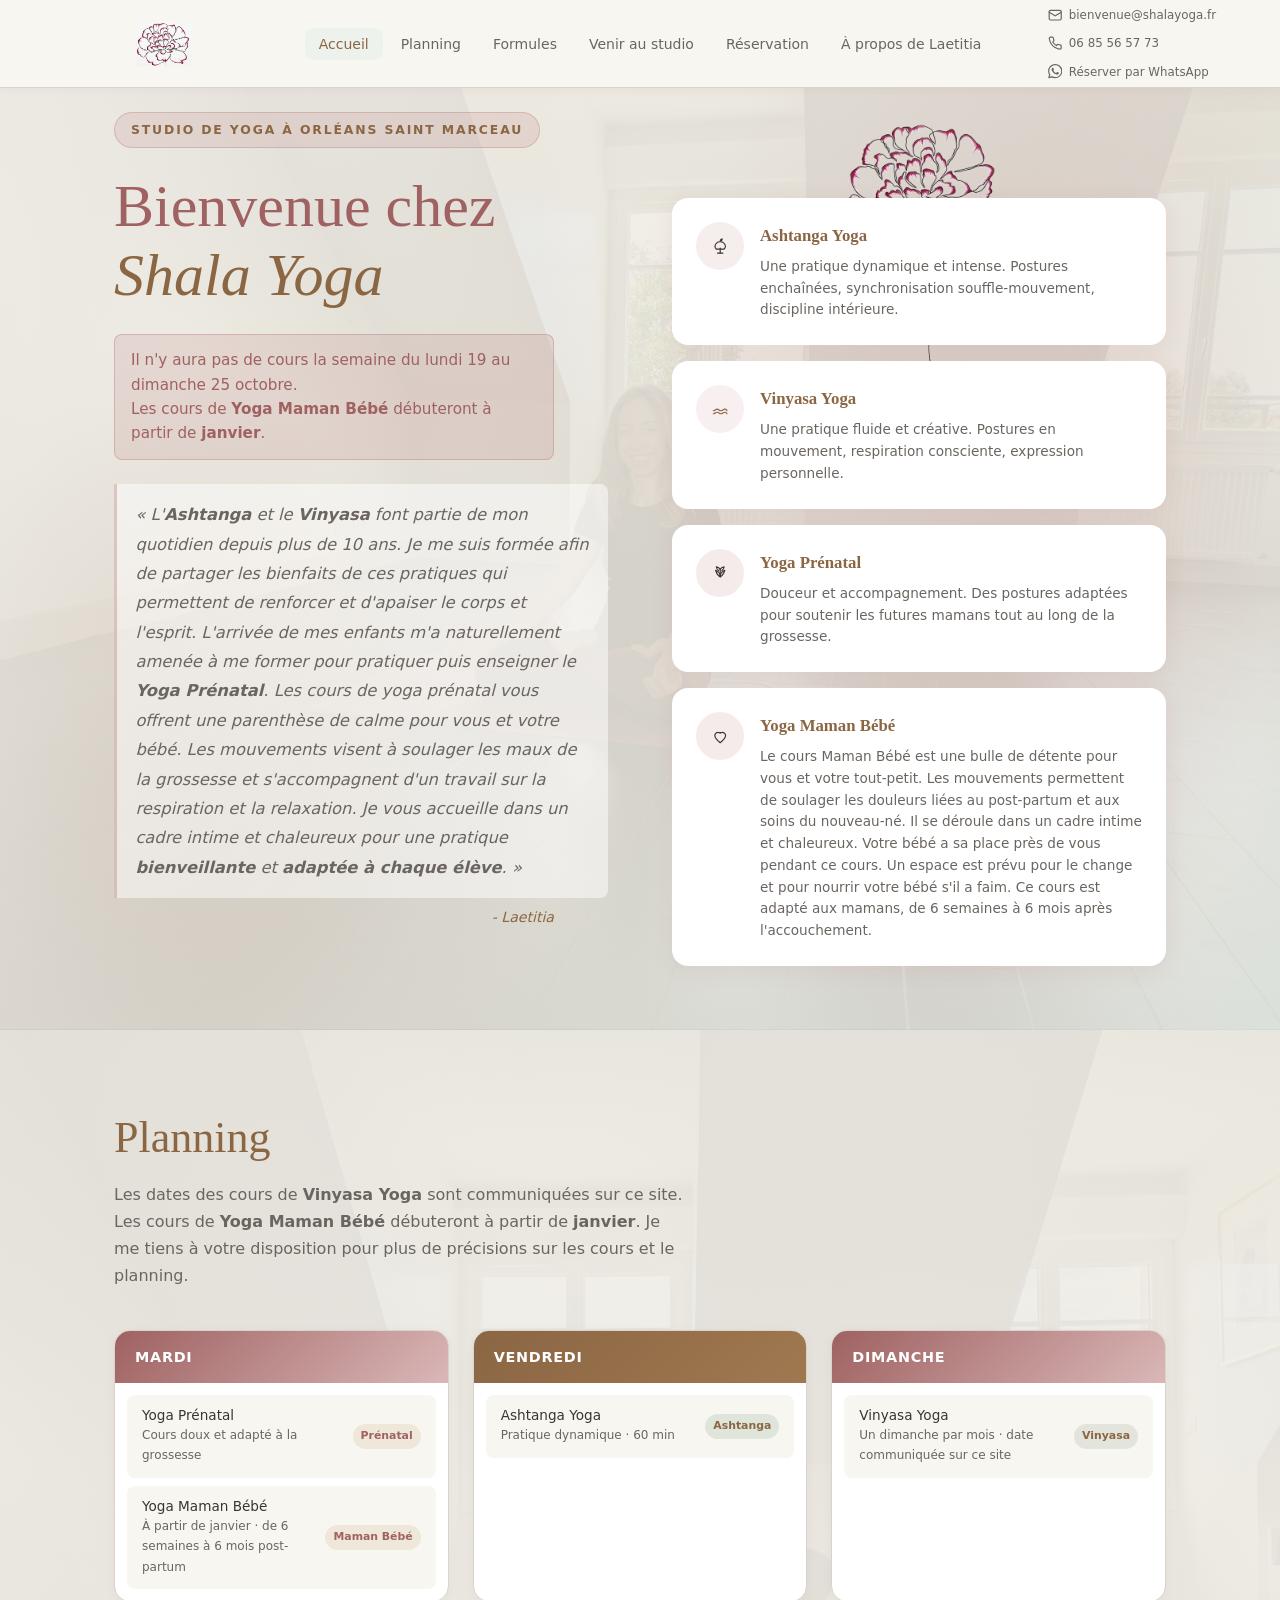
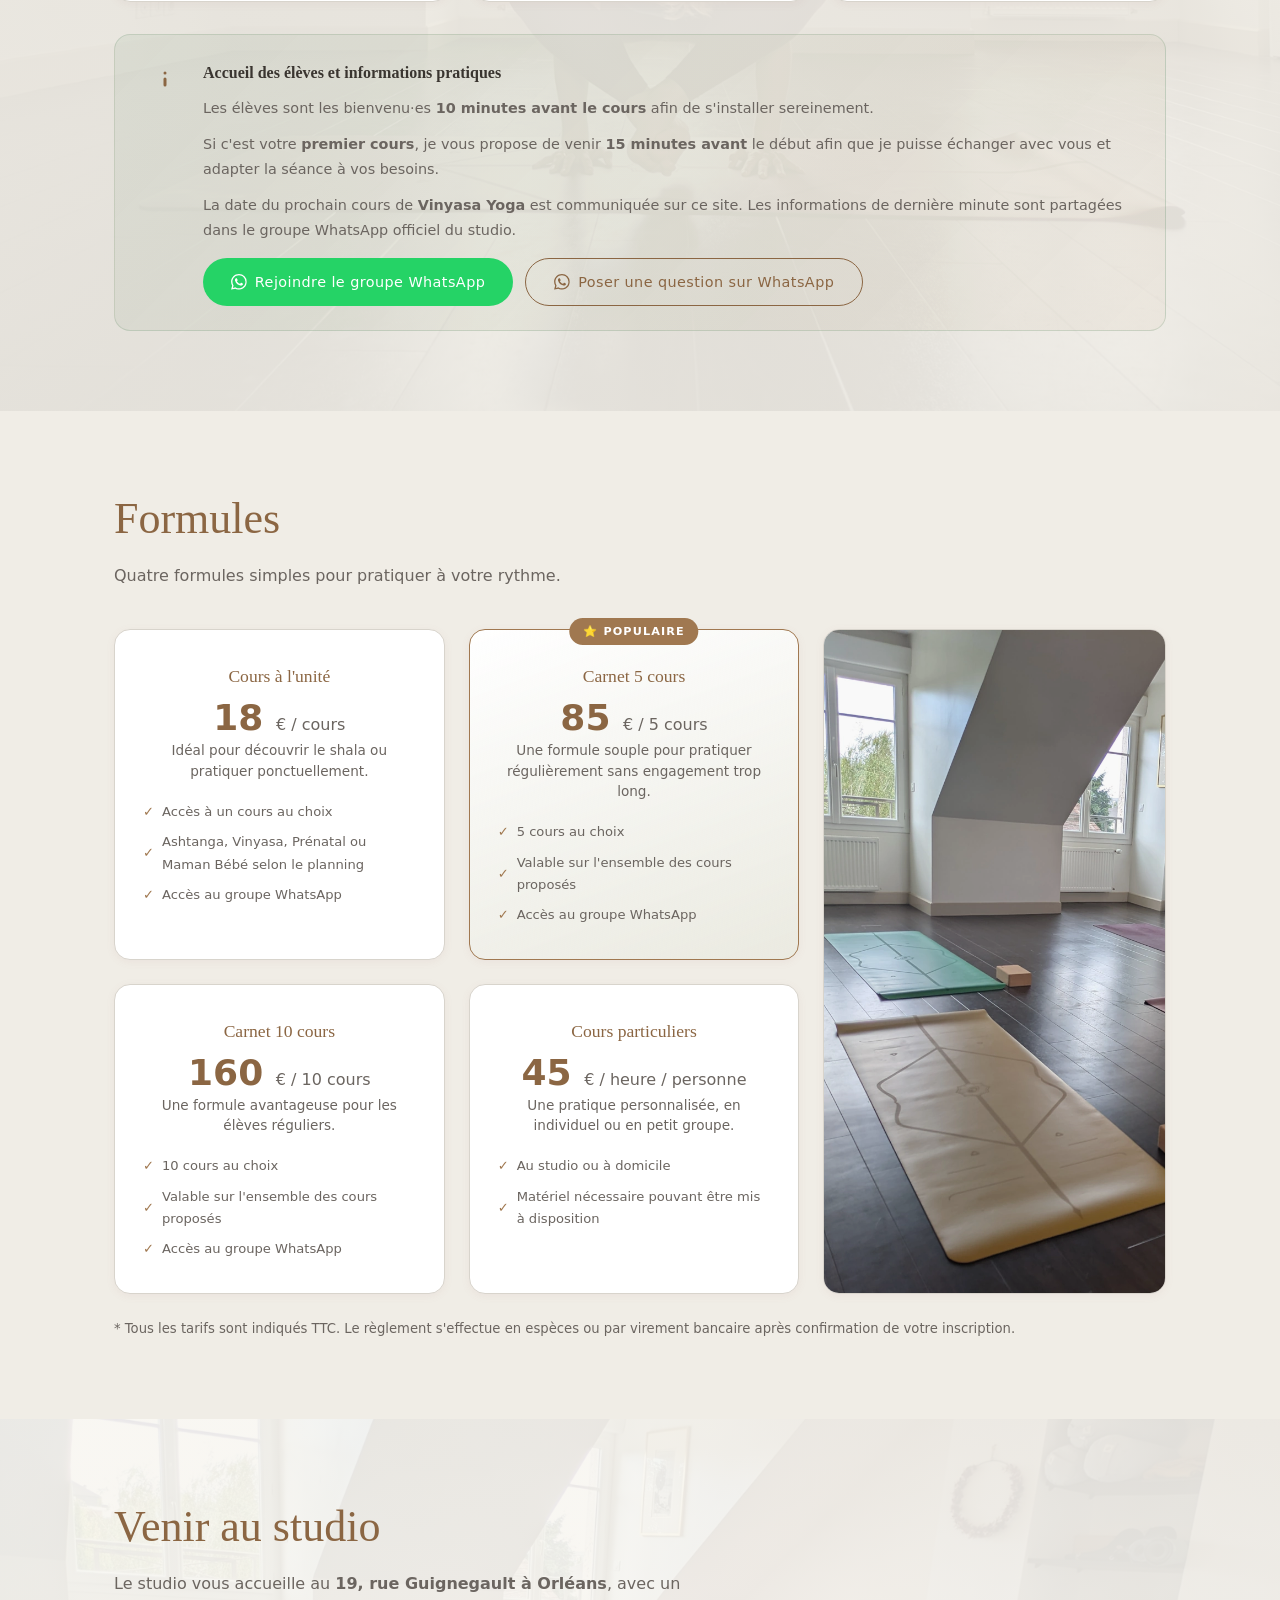
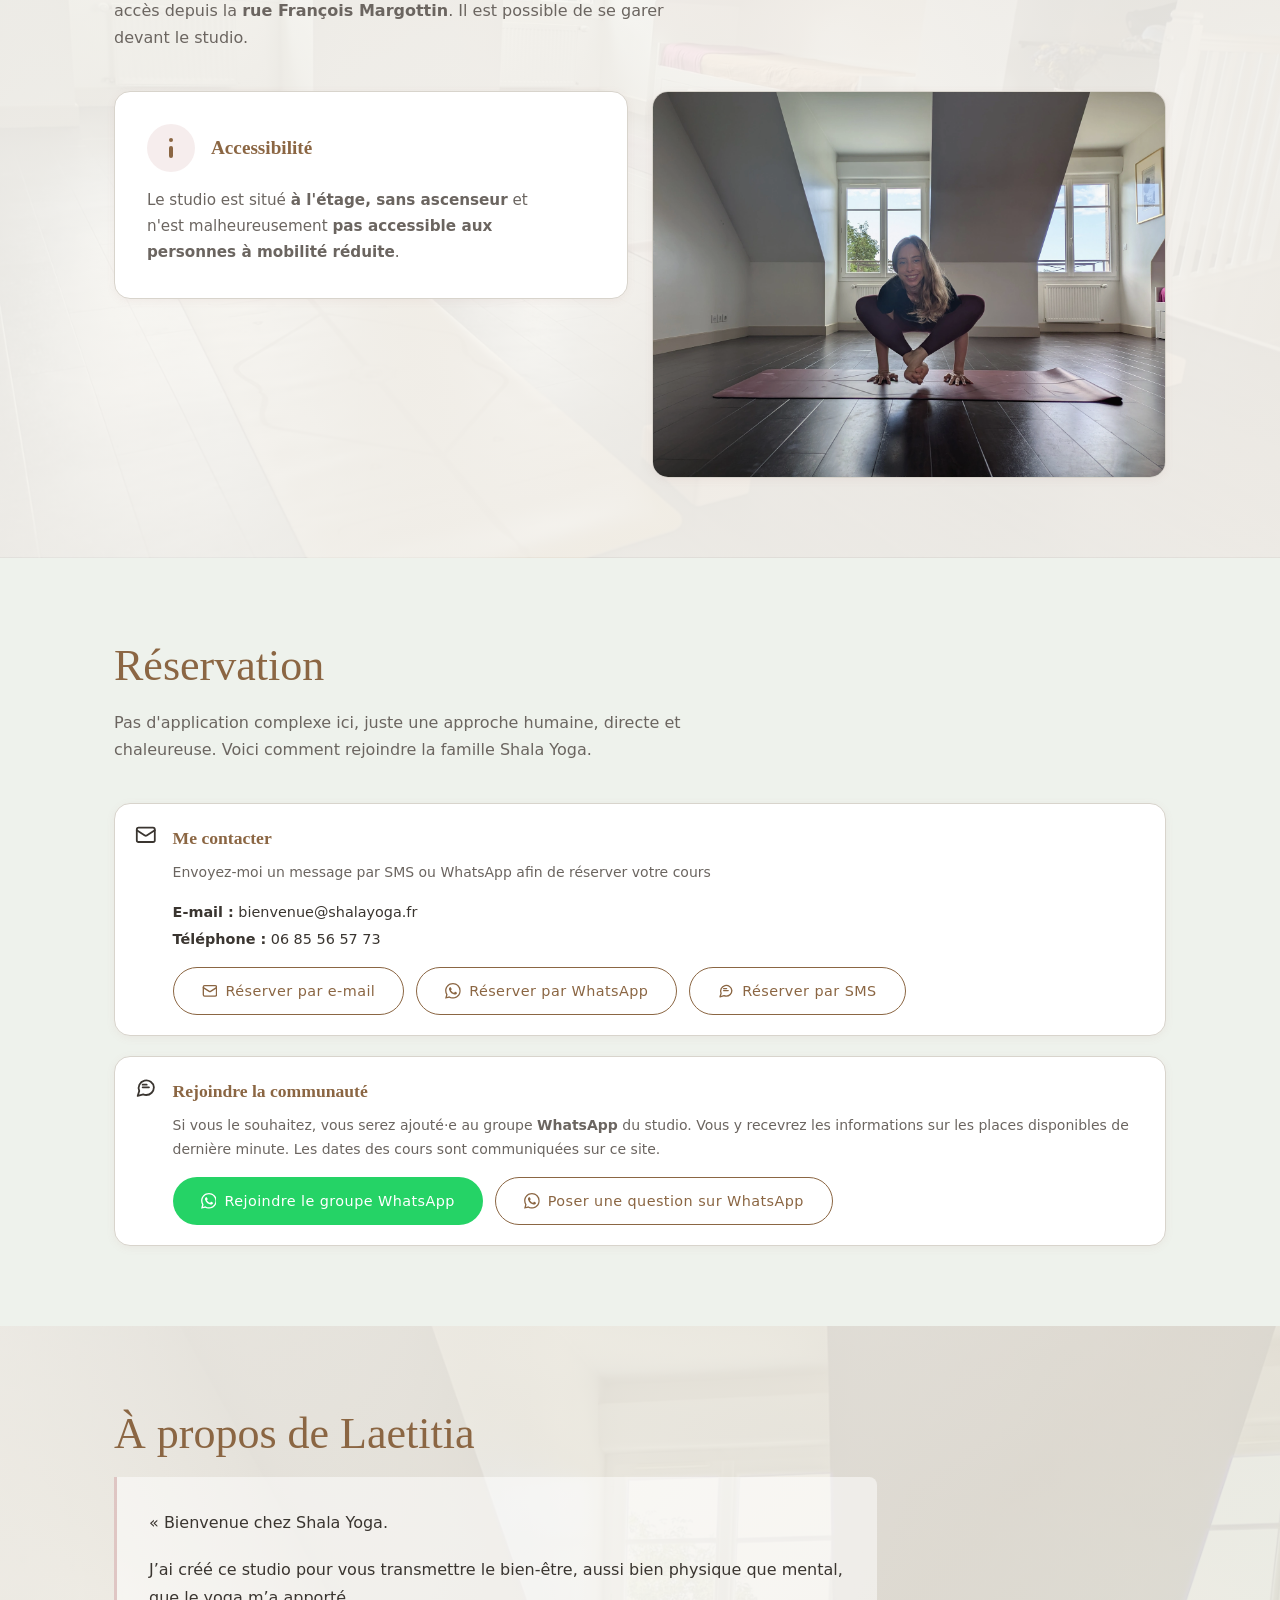
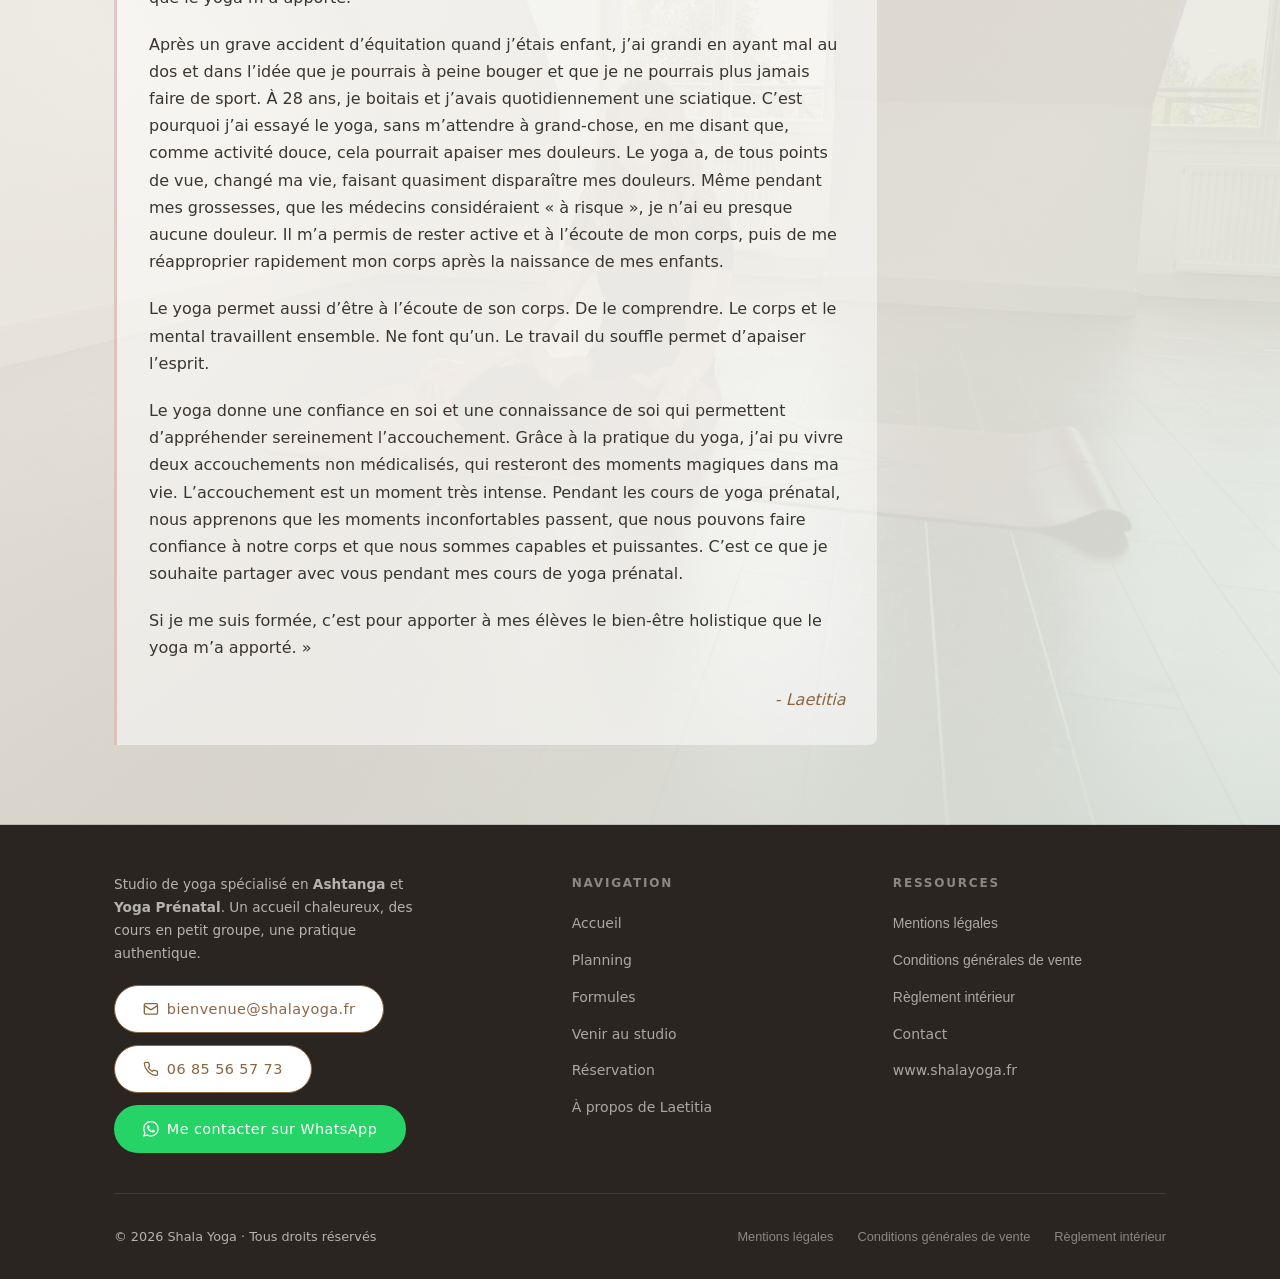
==== commit de60a8db: "about" ====
--- a/index.html
+++ b/index.html
@@ -572,6 +572,7 @@
             <p>J’ai créé ce studio pour vous transmettre le bien-être, aussi bien physique que mental, que le yoga m’a apporté.</p>
             <p>Après un grave accident d’équitation quand j’étais enfant, j’ai grandi en ayant mal au dos et dans l’idée que je pourrais à peine bouger et que je ne pourrais plus jamais faire de sport. À 28 ans, je boitais et j’avais quotidiennement une sciatique. C’est pourquoi j’ai essayé le yoga, sans m’attendre à grand-chose, en me disant que, comme activité douce, cela pourrait apaiser mes douleurs. Le yoga a, de tous points de vue, changé ma vie, faisant quasiment disparaître mes douleurs. Même pendant mes grossesses, que les médecins considéraient « à risque », je n’ai eu presque aucune douleur. Il m’a permis de rester active et à l’écoute de mon corps, puis de me réapproprier rapidement mon corps après la naissance de mes enfants.</p>
             <p>Le yoga permet aussi d’être à l’écoute de son corps. De le comprendre. Le corps et le mental travaillent ensemble. Ne font qu’un. Le travail du souffle permet d’apaiser l’esprit.</p>
+            <p>Le yoga donne une confiance en soi et une connaissance de soi qui permettent d’appréhender sereinement l’accouchement. Grâce à la pratique du yoga, j’ai pu vivre deux accouchements non médicalisés, qui resteront des moments magiques dans ma vie. L’accouchement est un moment très intense. Pendant les cours de yoga prénatal, nous apprenons que les moments inconfortables passent, que nous pouvons faire confiance à notre corps et que nous sommes capables et puissantes. C’est ce que je souhaite partager avec vous pendant mes cours de yoga prénatal.</p>
             <p>Si je me suis formée, c’est pour apporter à mes élèves le bien-être holistique que le yoga m’a apporté. »</p>
           </blockquote>
           <figcaption class="about-quote__author">- Laetitia</figcaption>
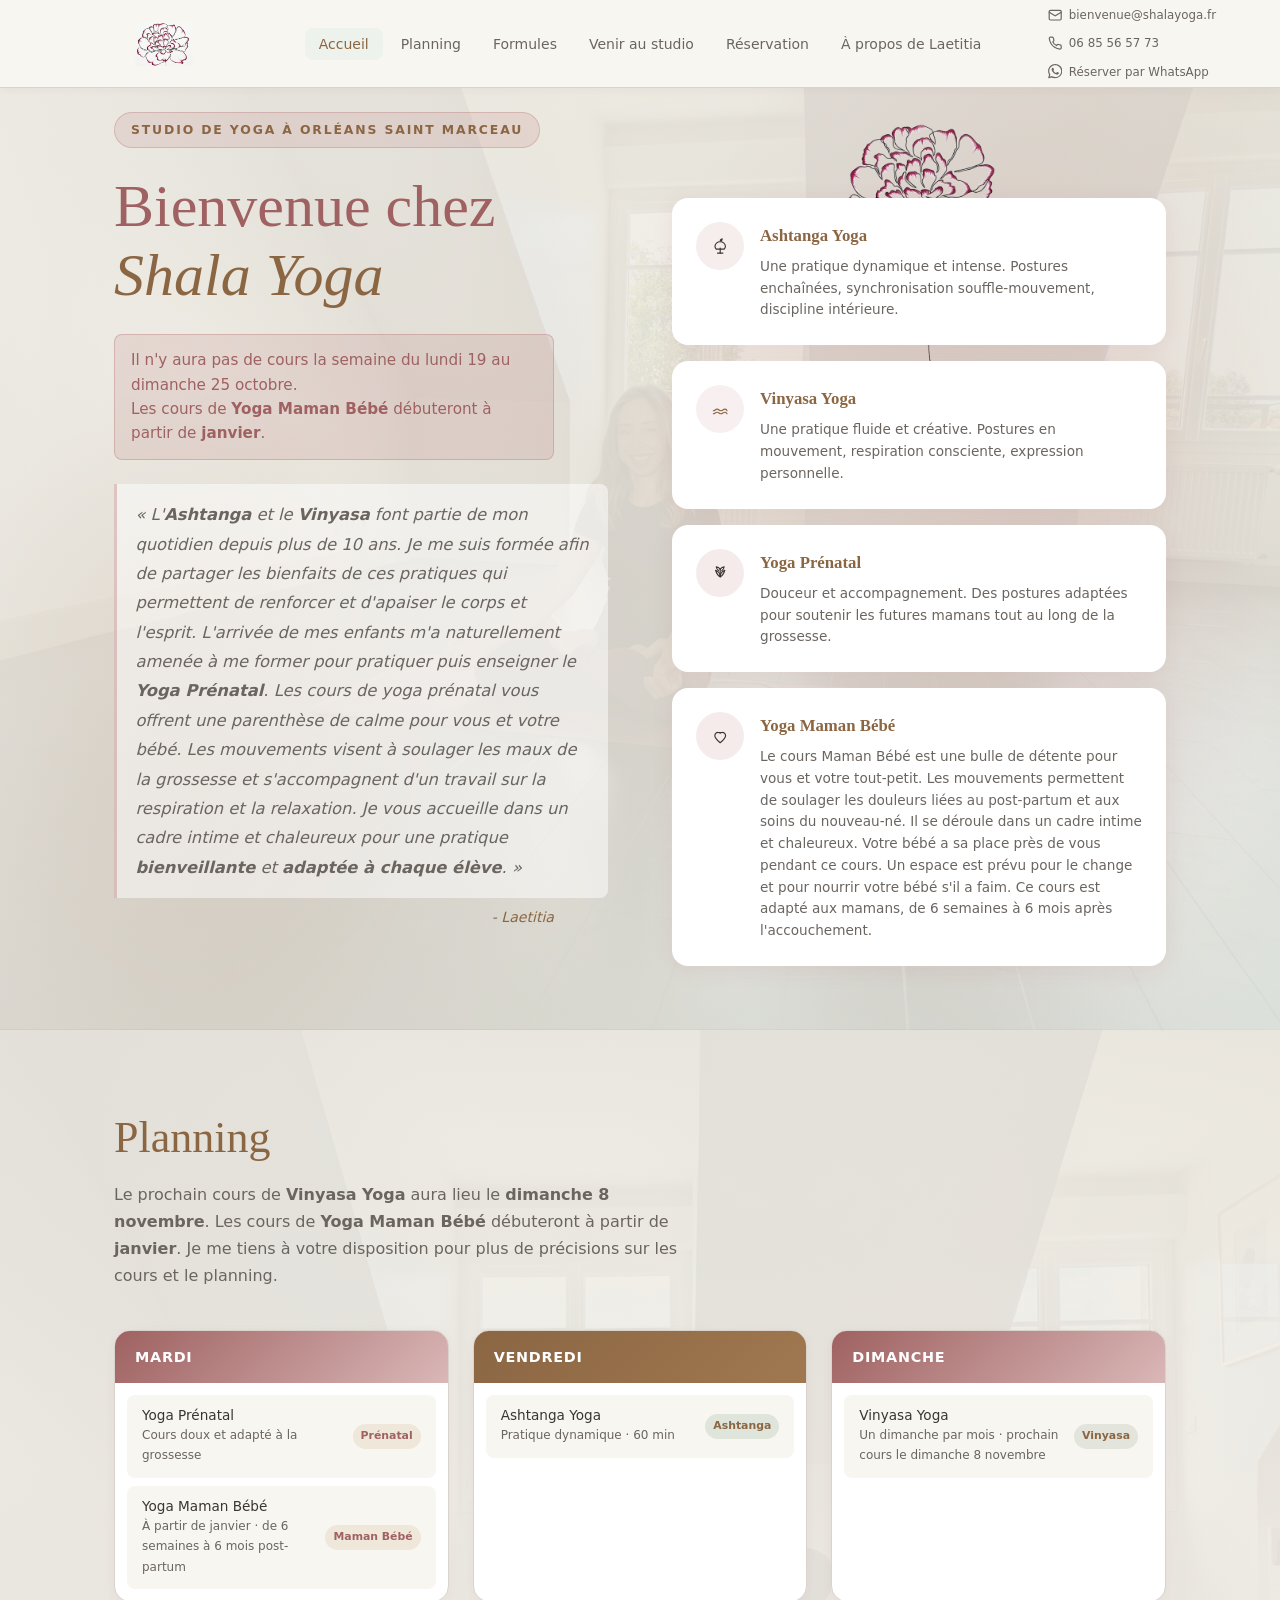
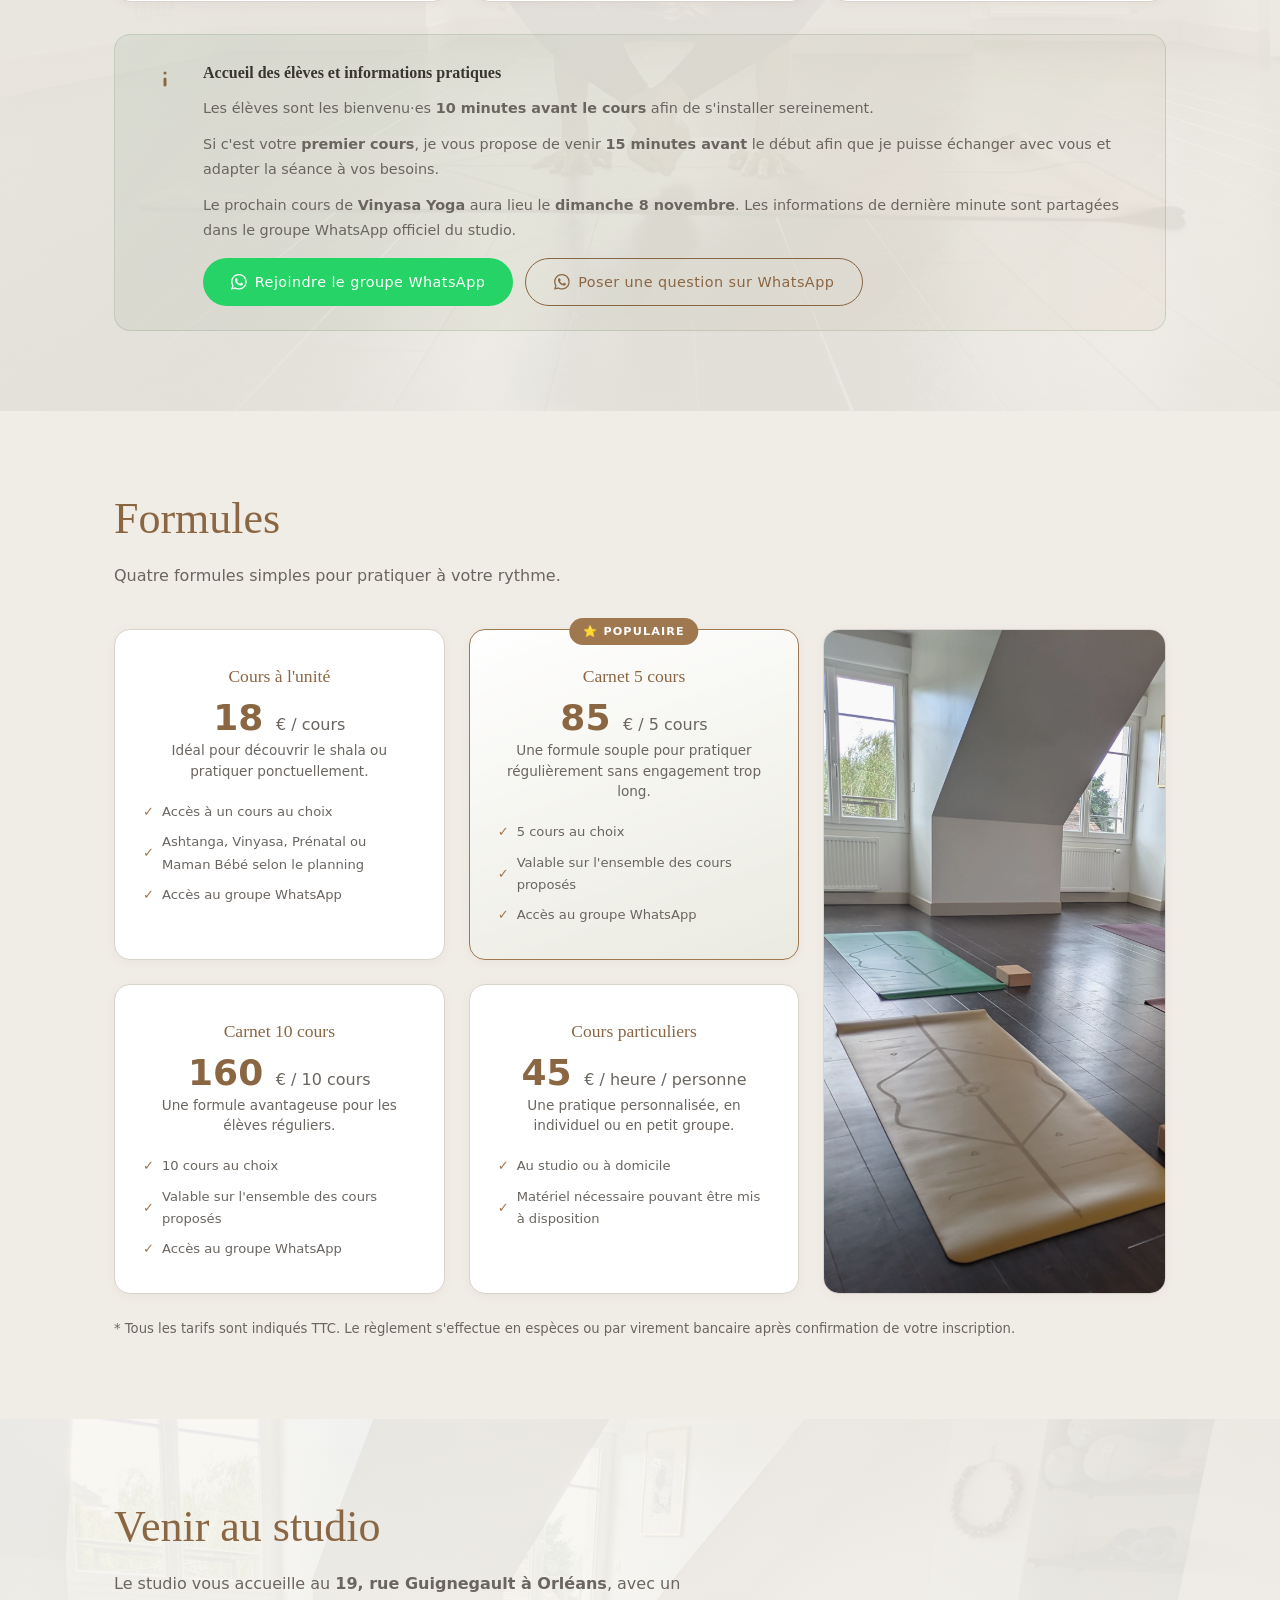
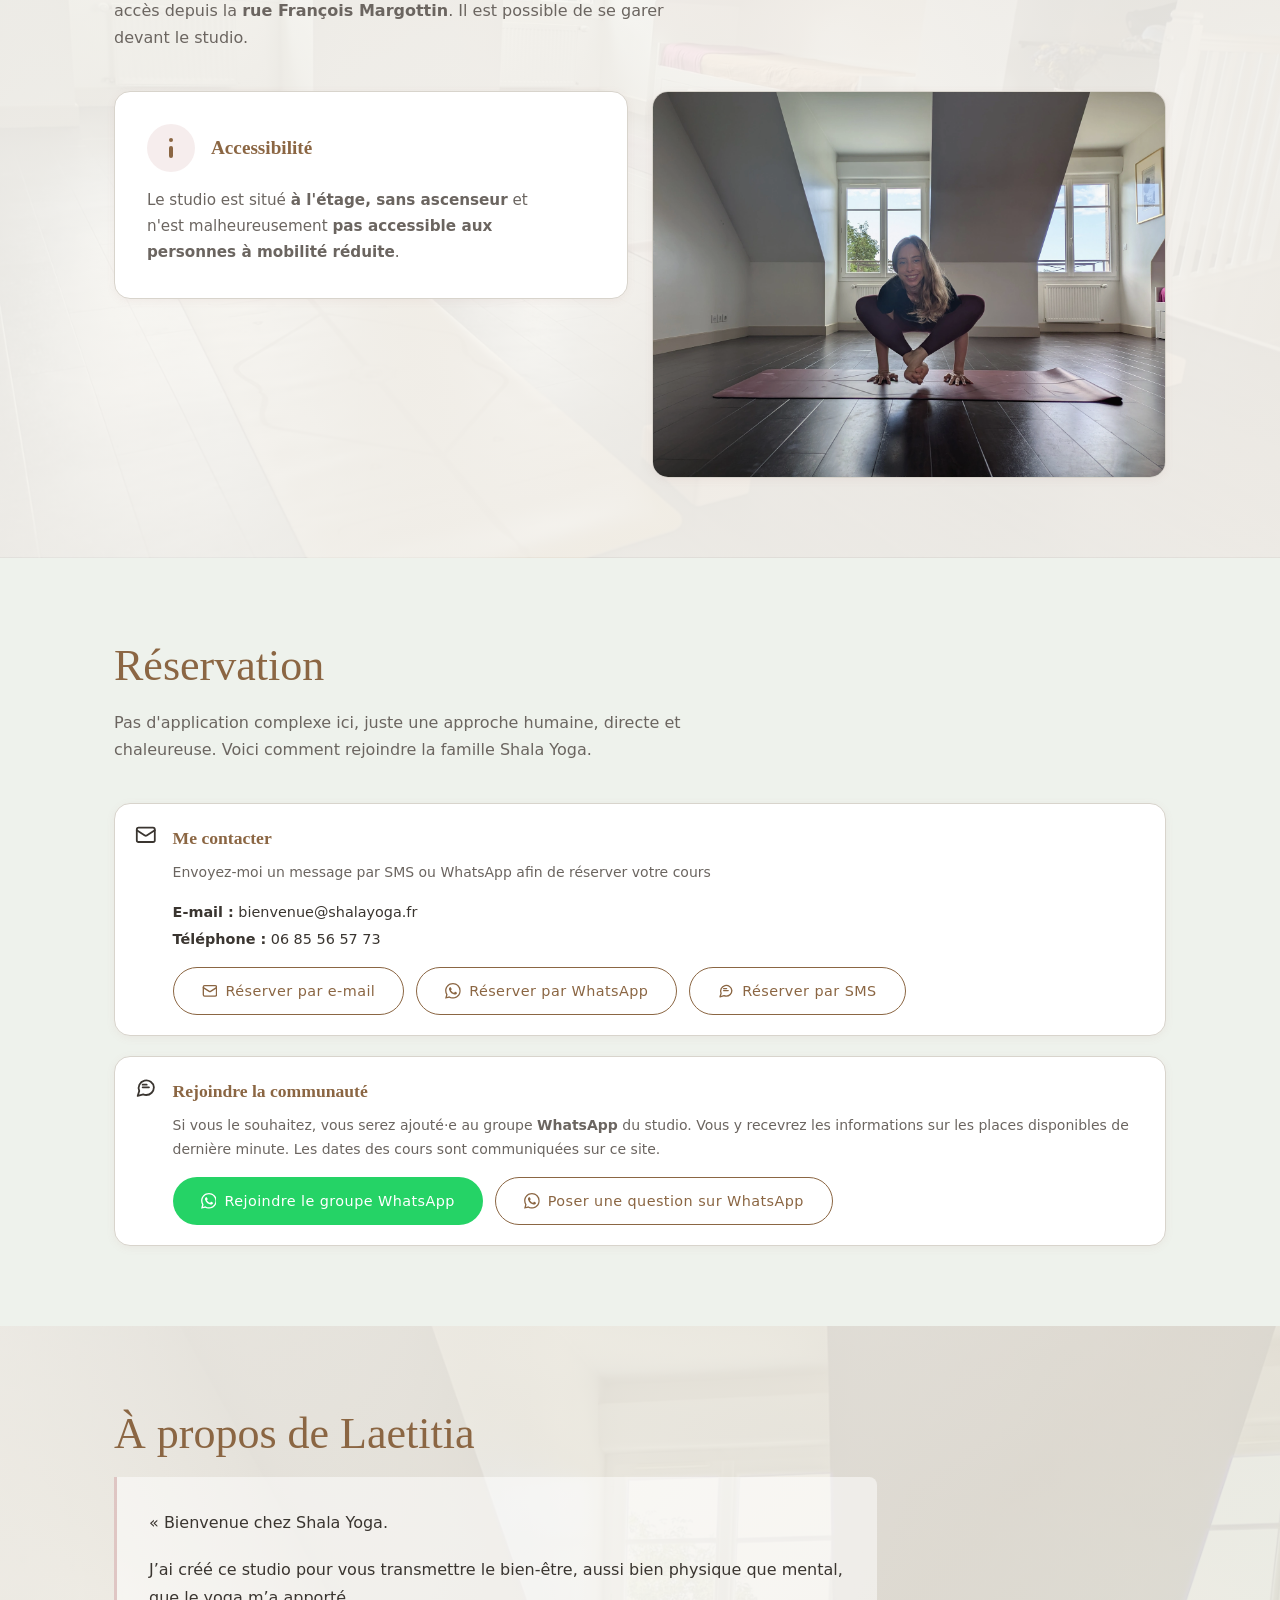
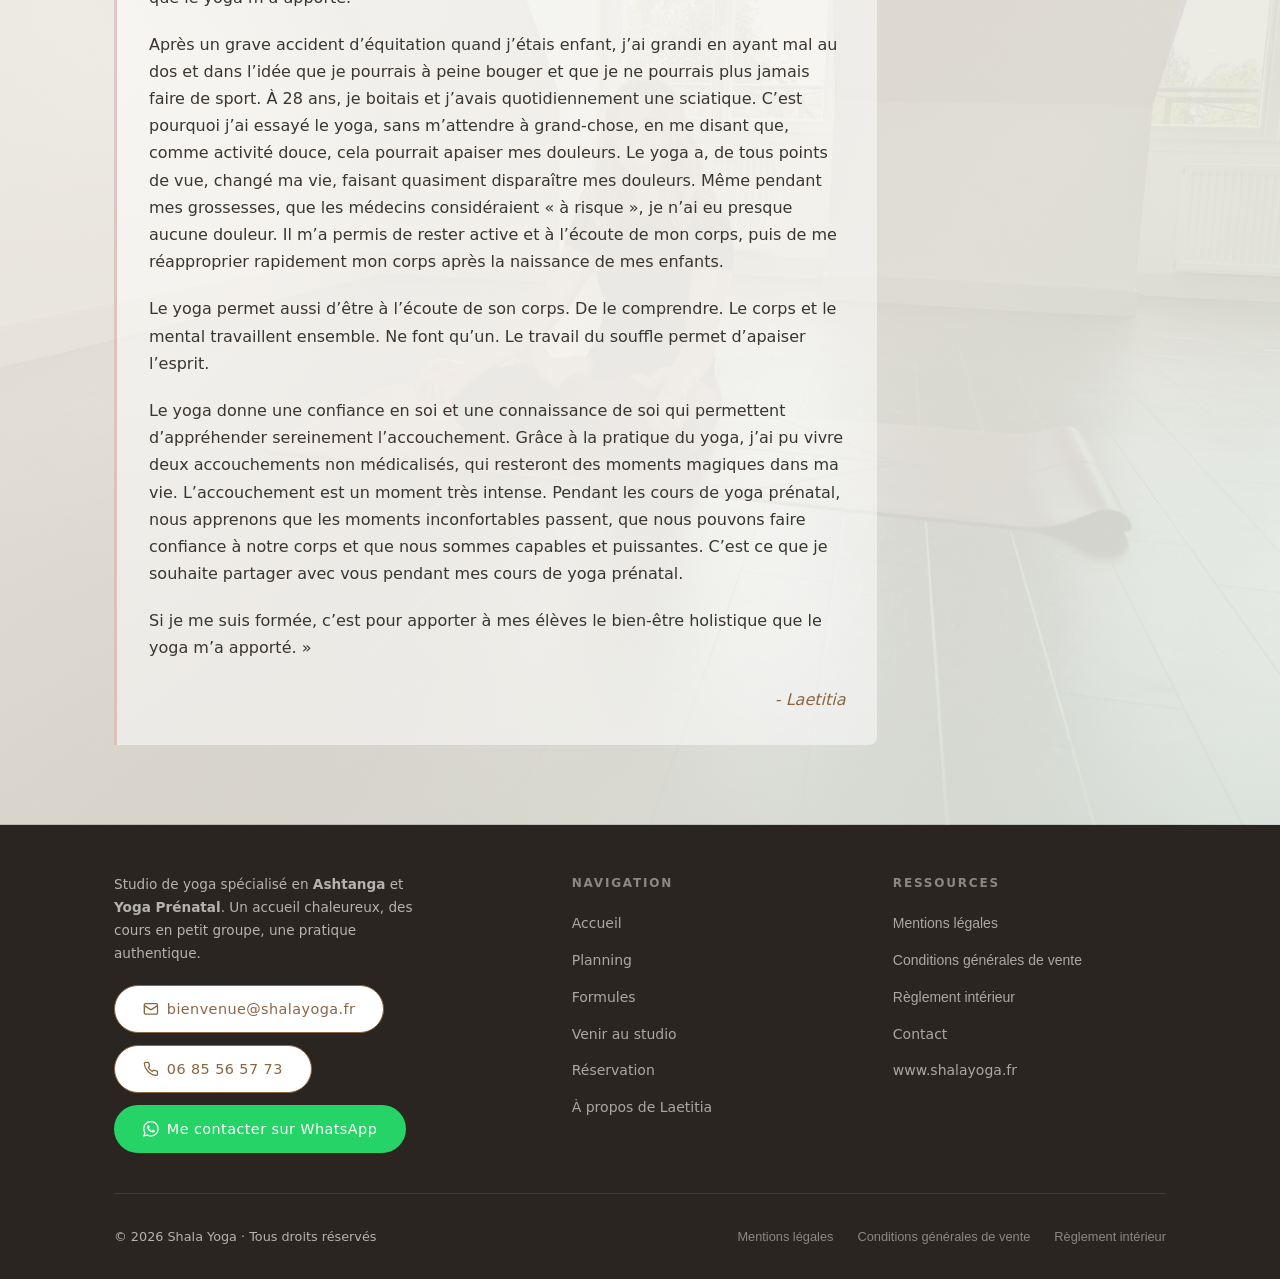
==== commit 23de1653: "Date cours vinyasa" ====
--- a/index.html
+++ b/index.html
@@ -272,7 +272,7 @@
       <div class="container">
         <h2 id="planning-title" class="section-title">Planning</h2>
         <p class="section-subtitle">
-          Les dates des cours de <strong>Vinyasa Yoga</strong> sont communiquées sur ce site.
+          Le prochain cours de <strong>Vinyasa Yoga</strong> aura lieu le <strong>dimanche 8 novembre</strong>.
           Les cours de <strong>Yoga Maman Bébé</strong> débuteront à partir de <strong>janvier</strong>.
           Je me tiens à votre disposition pour plus de précisions sur les cours et le planning.
         </p>
@@ -319,7 +319,7 @@
               <div class="planning__slot">
                 <div class="planning__slot-info">
                   <div class="planning__slot-name">Vinyasa Yoga</div>
-                  <div class="planning__slot-detail">Un dimanche par mois · date communiquée sur ce site</div>
+                  <div class="planning__slot-detail">Un dimanche par mois · prochain cours le dimanche 8 novembre</div>
                 </div>
                 <span class="planning__badge planning__badge--vinyasa" aria-label="Cours Vinyasa Yoga">Vinyasa</span>
               </div>
@@ -343,7 +343,7 @@
               le début afin que je puisse échanger avec vous et adapter la séance à vos besoins.
             </p>
             <p>
-              La date du prochain cours de <strong>Vinyasa Yoga</strong> est communiquée sur ce site.
+              Le prochain cours de <strong>Vinyasa Yoga</strong> aura lieu le <strong>dimanche 8 novembre</strong>.
               Les informations de dernière minute sont partagées dans le groupe WhatsApp officiel du studio.
             </p>
             <div class="planning__notice-actions">
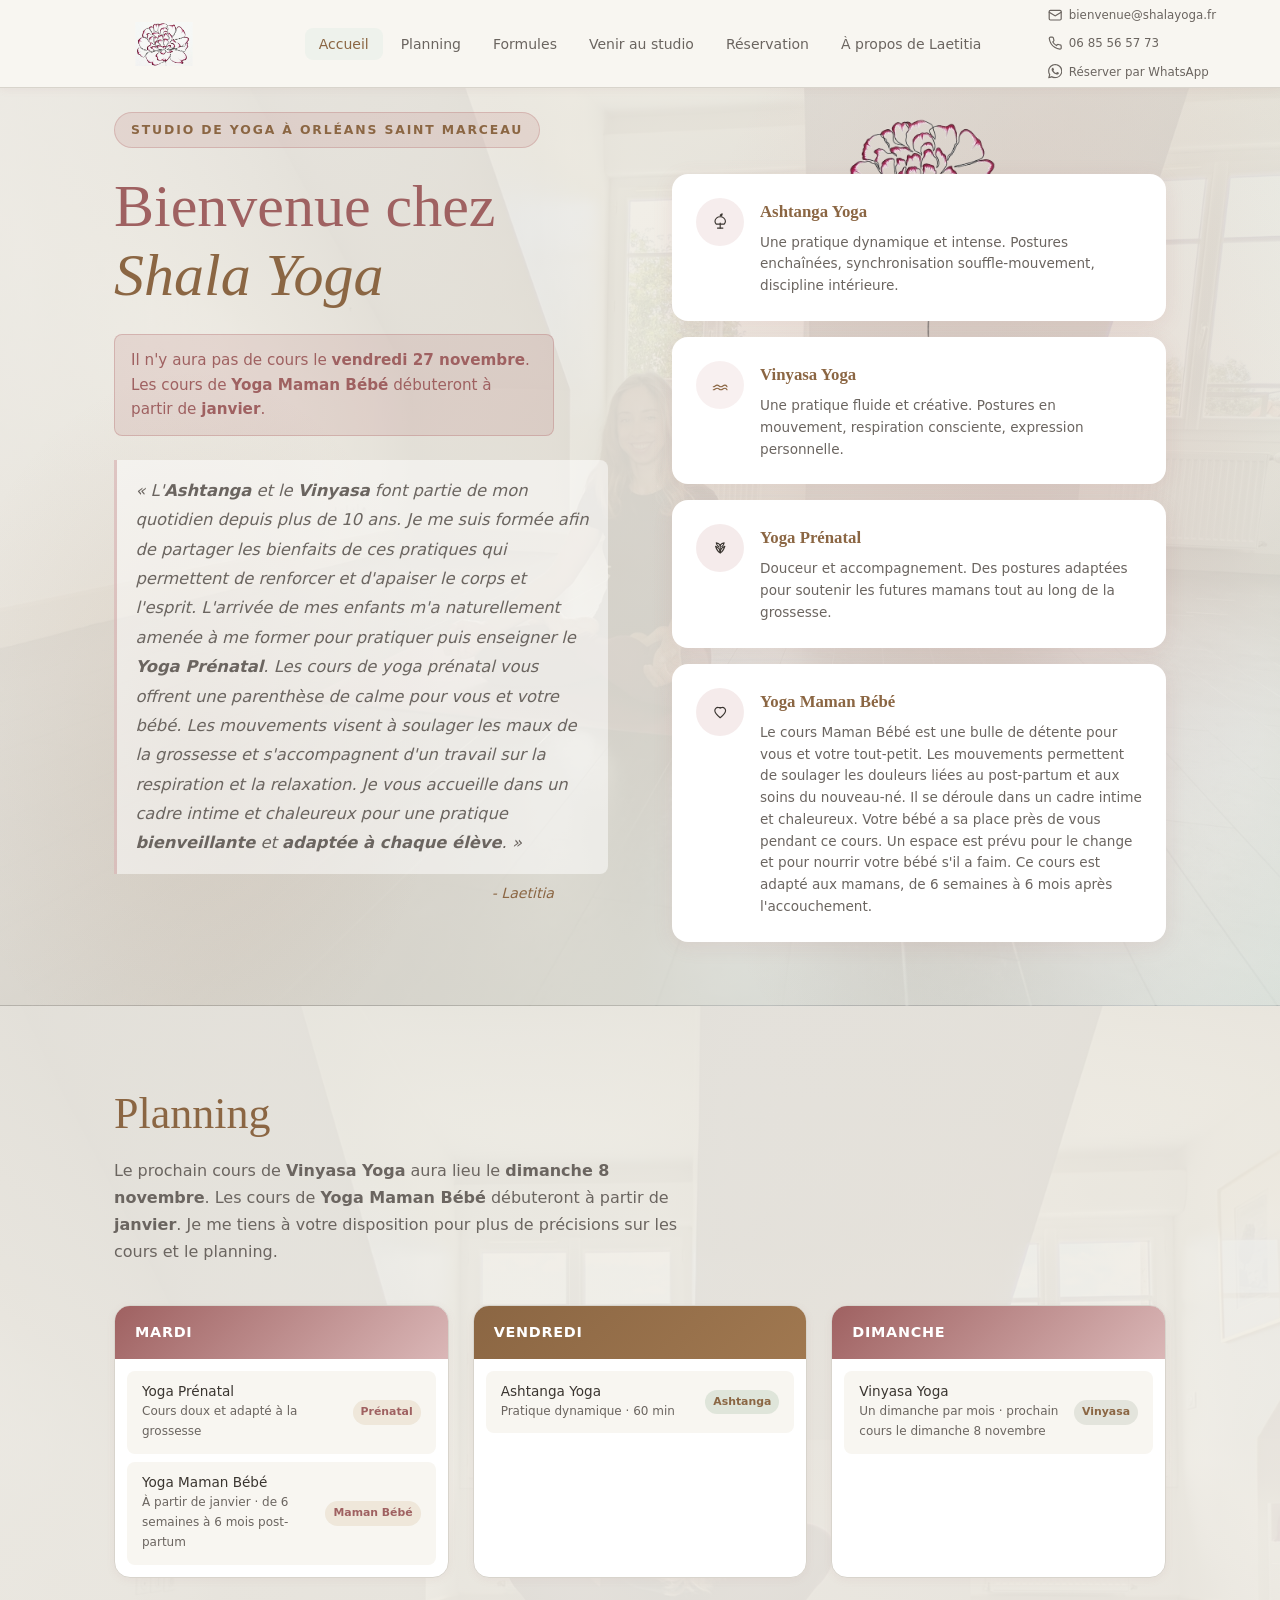
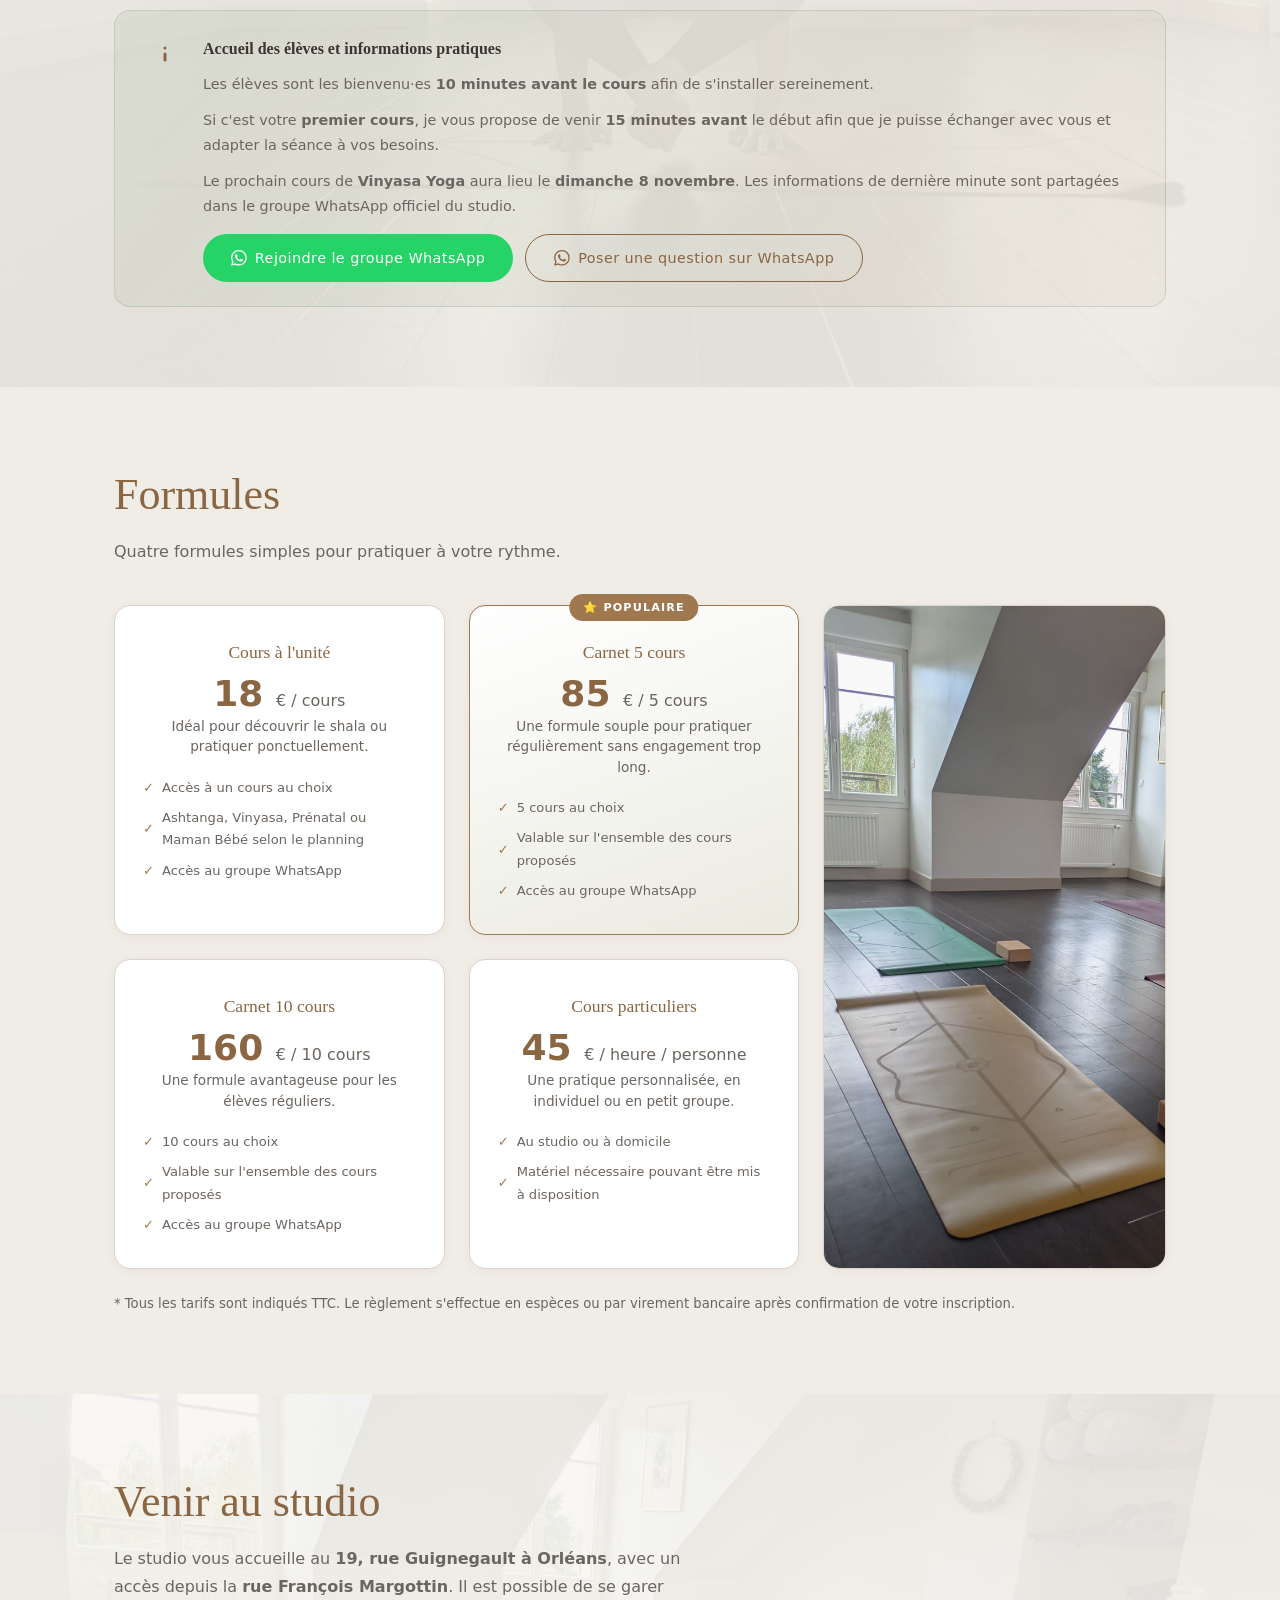
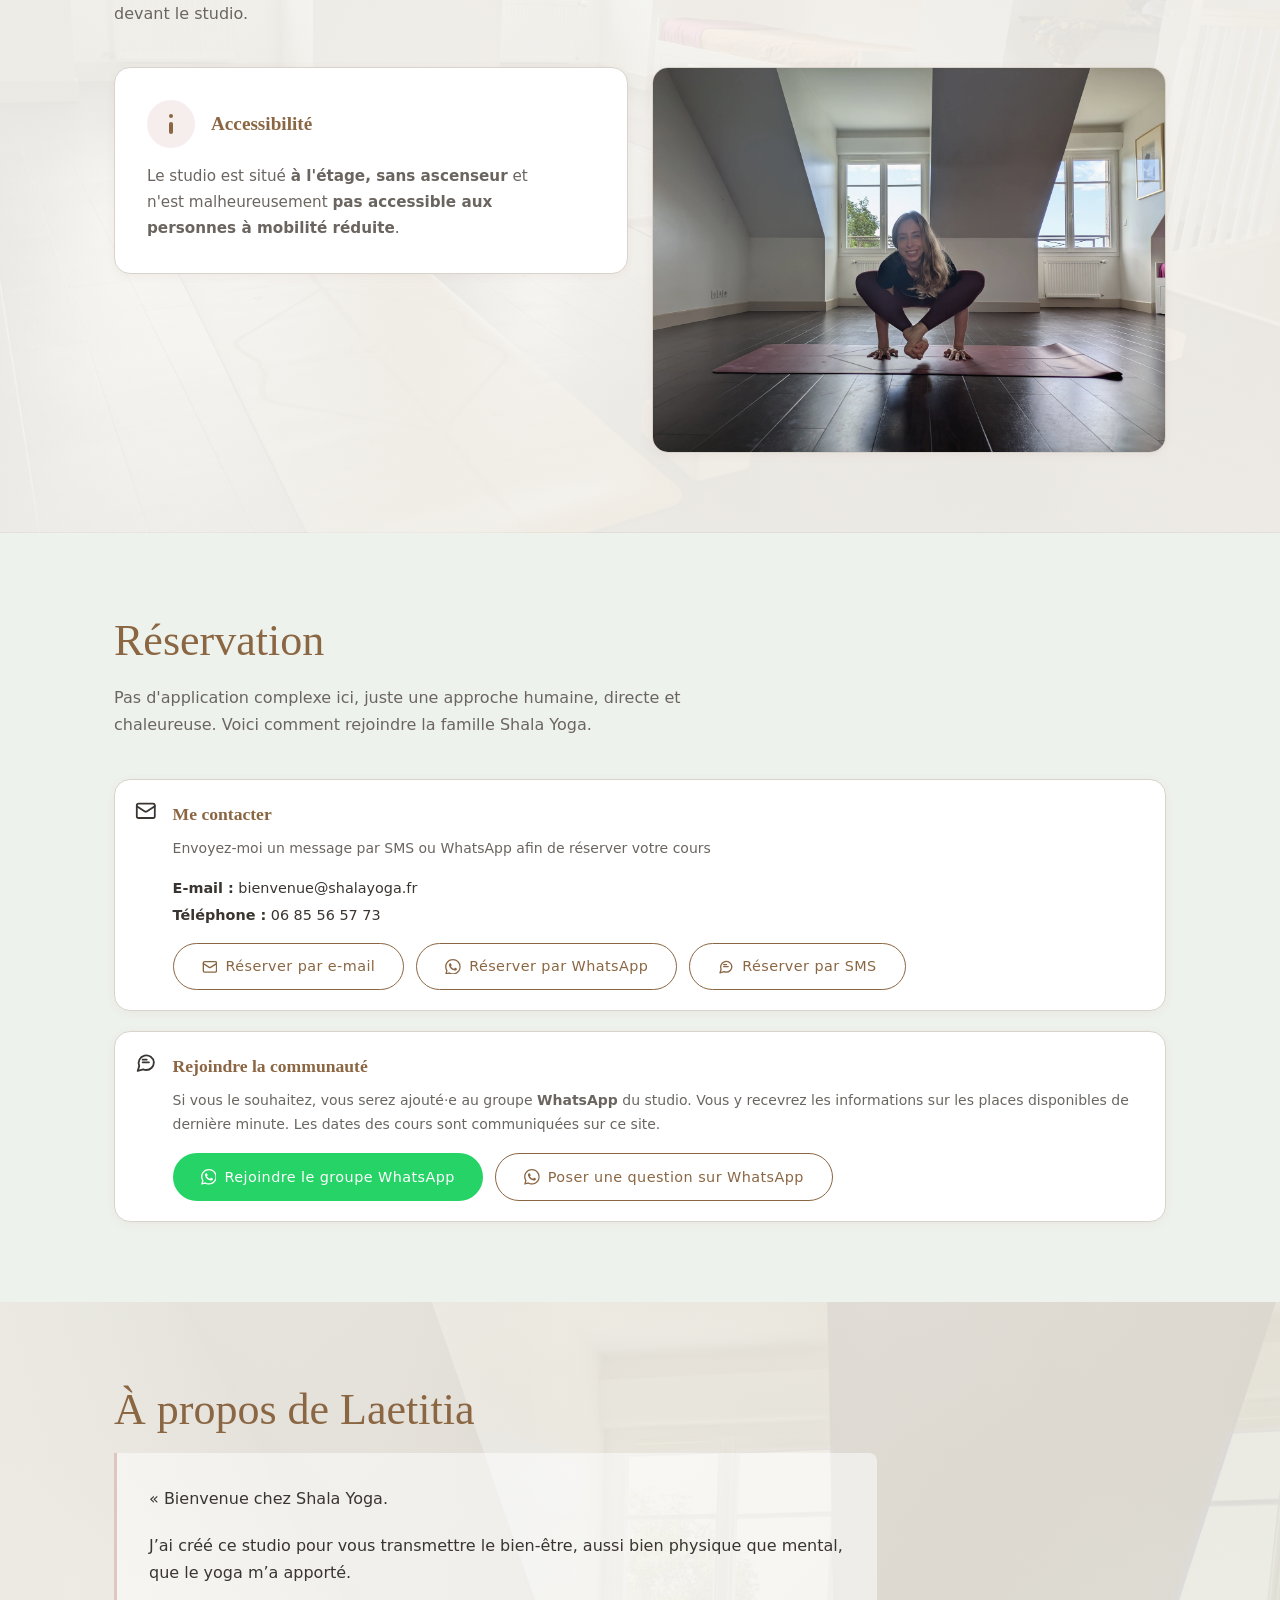
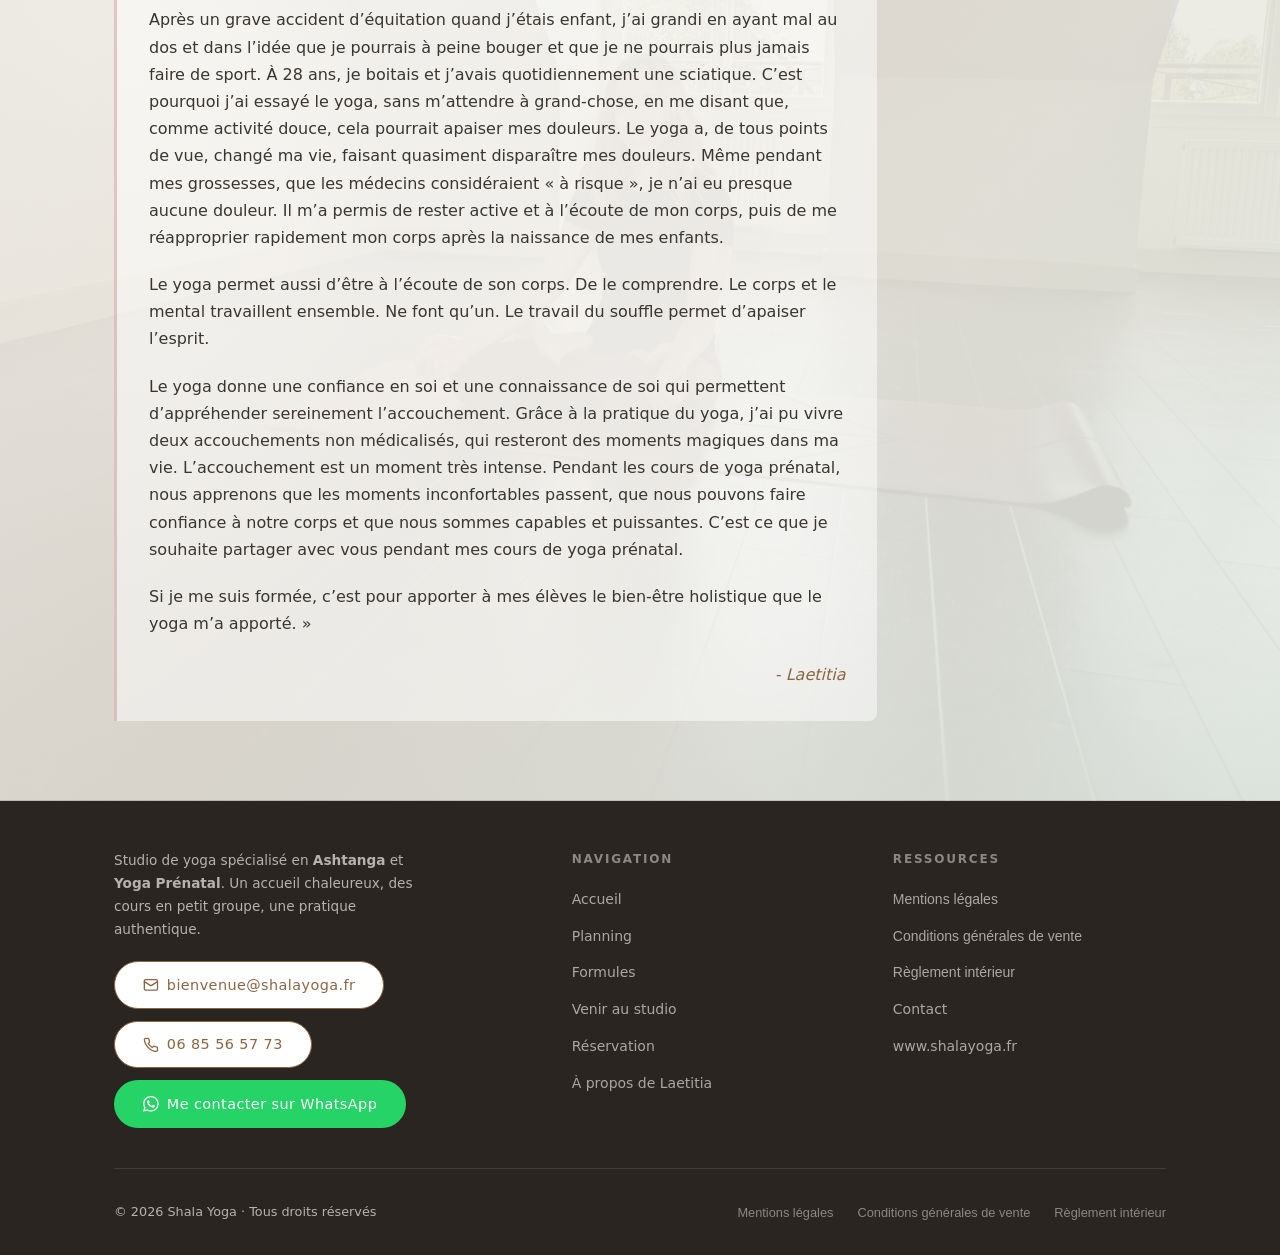
==== commit 36a7e284: "Update index.html" ====
--- a/index.html
+++ b/index.html
@@ -189,7 +189,7 @@
             </a>
           </div>
           <p class="hero__announcement">
-            Il n'y aura pas de cours la semaine du lundi 19 au dimanche 25 octobre.<br />
+            Il n'y aura pas de cours le <strong>vendredi 27 novembre</strong>.<br />
             Les cours de <strong>Yoga Maman Bébé</strong> débuteront à partir de <strong>janvier</strong>.
           </p>
           <p class="hero__desc">
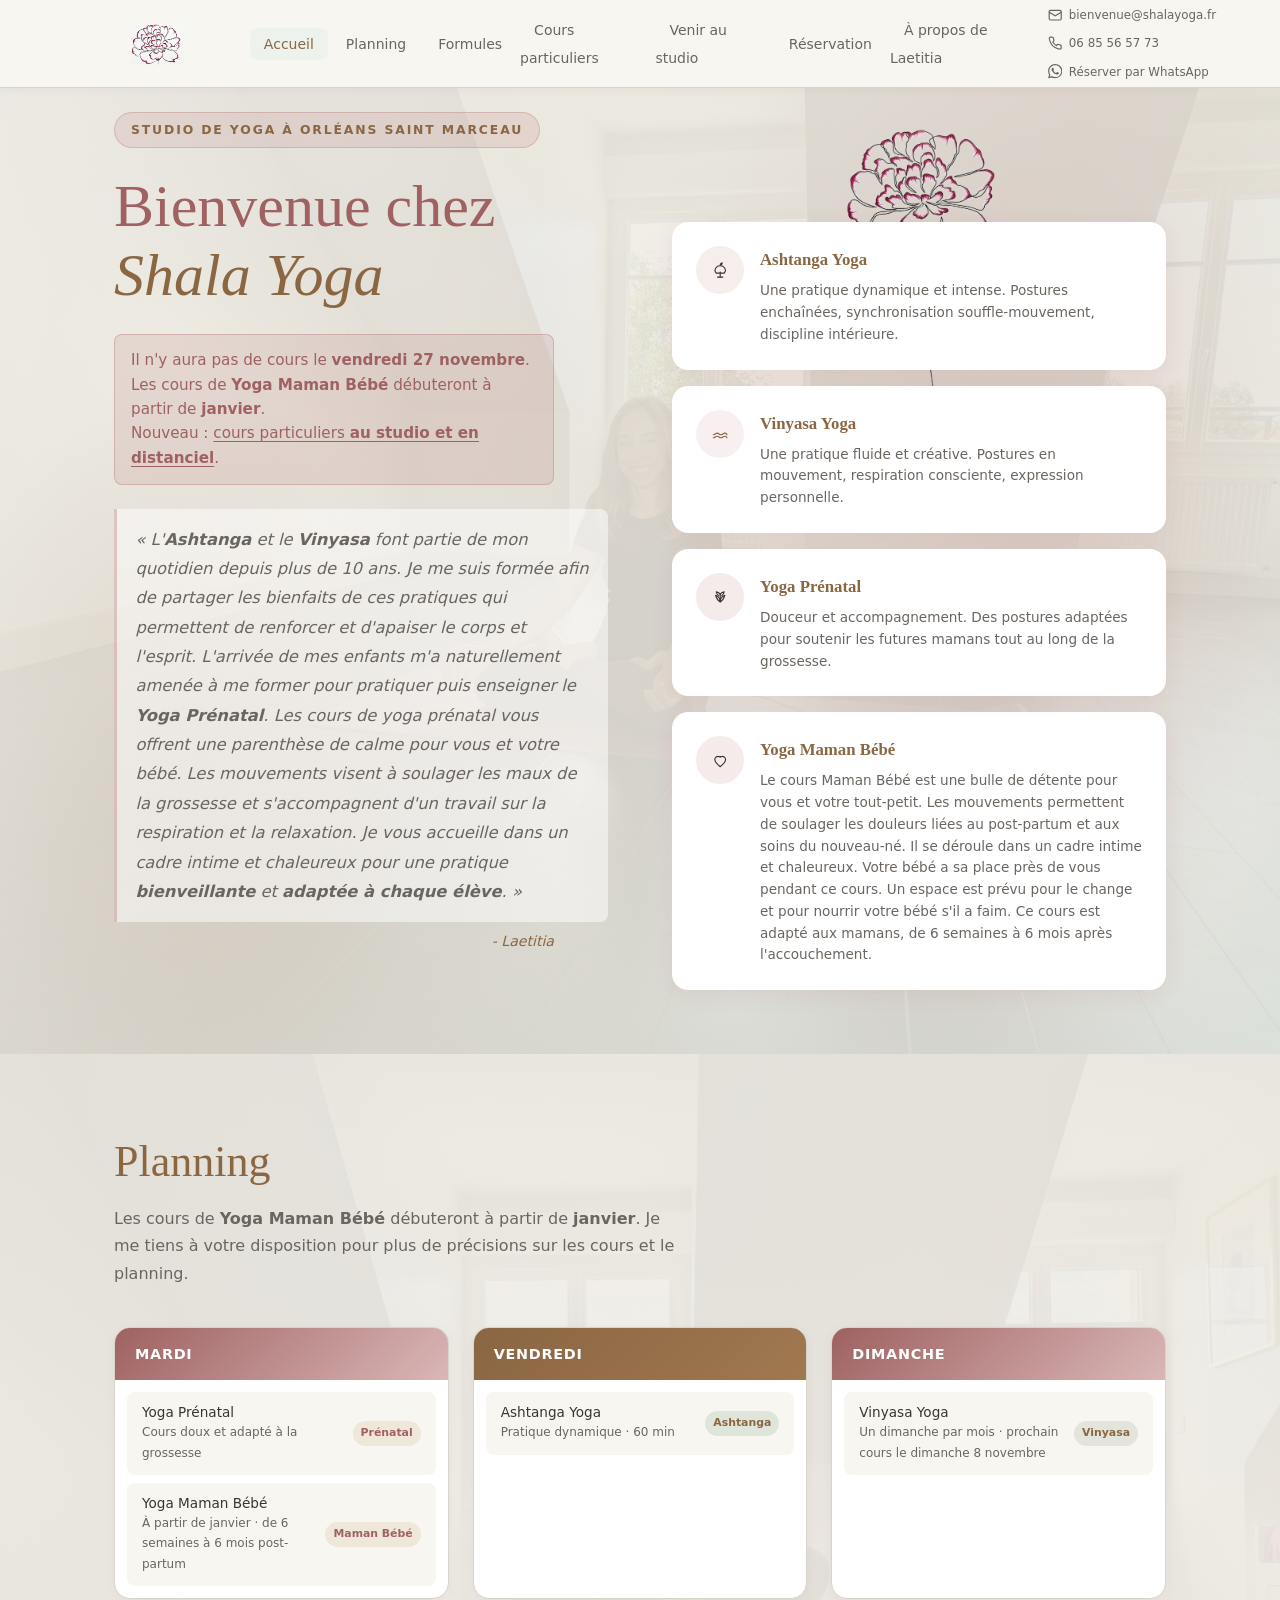
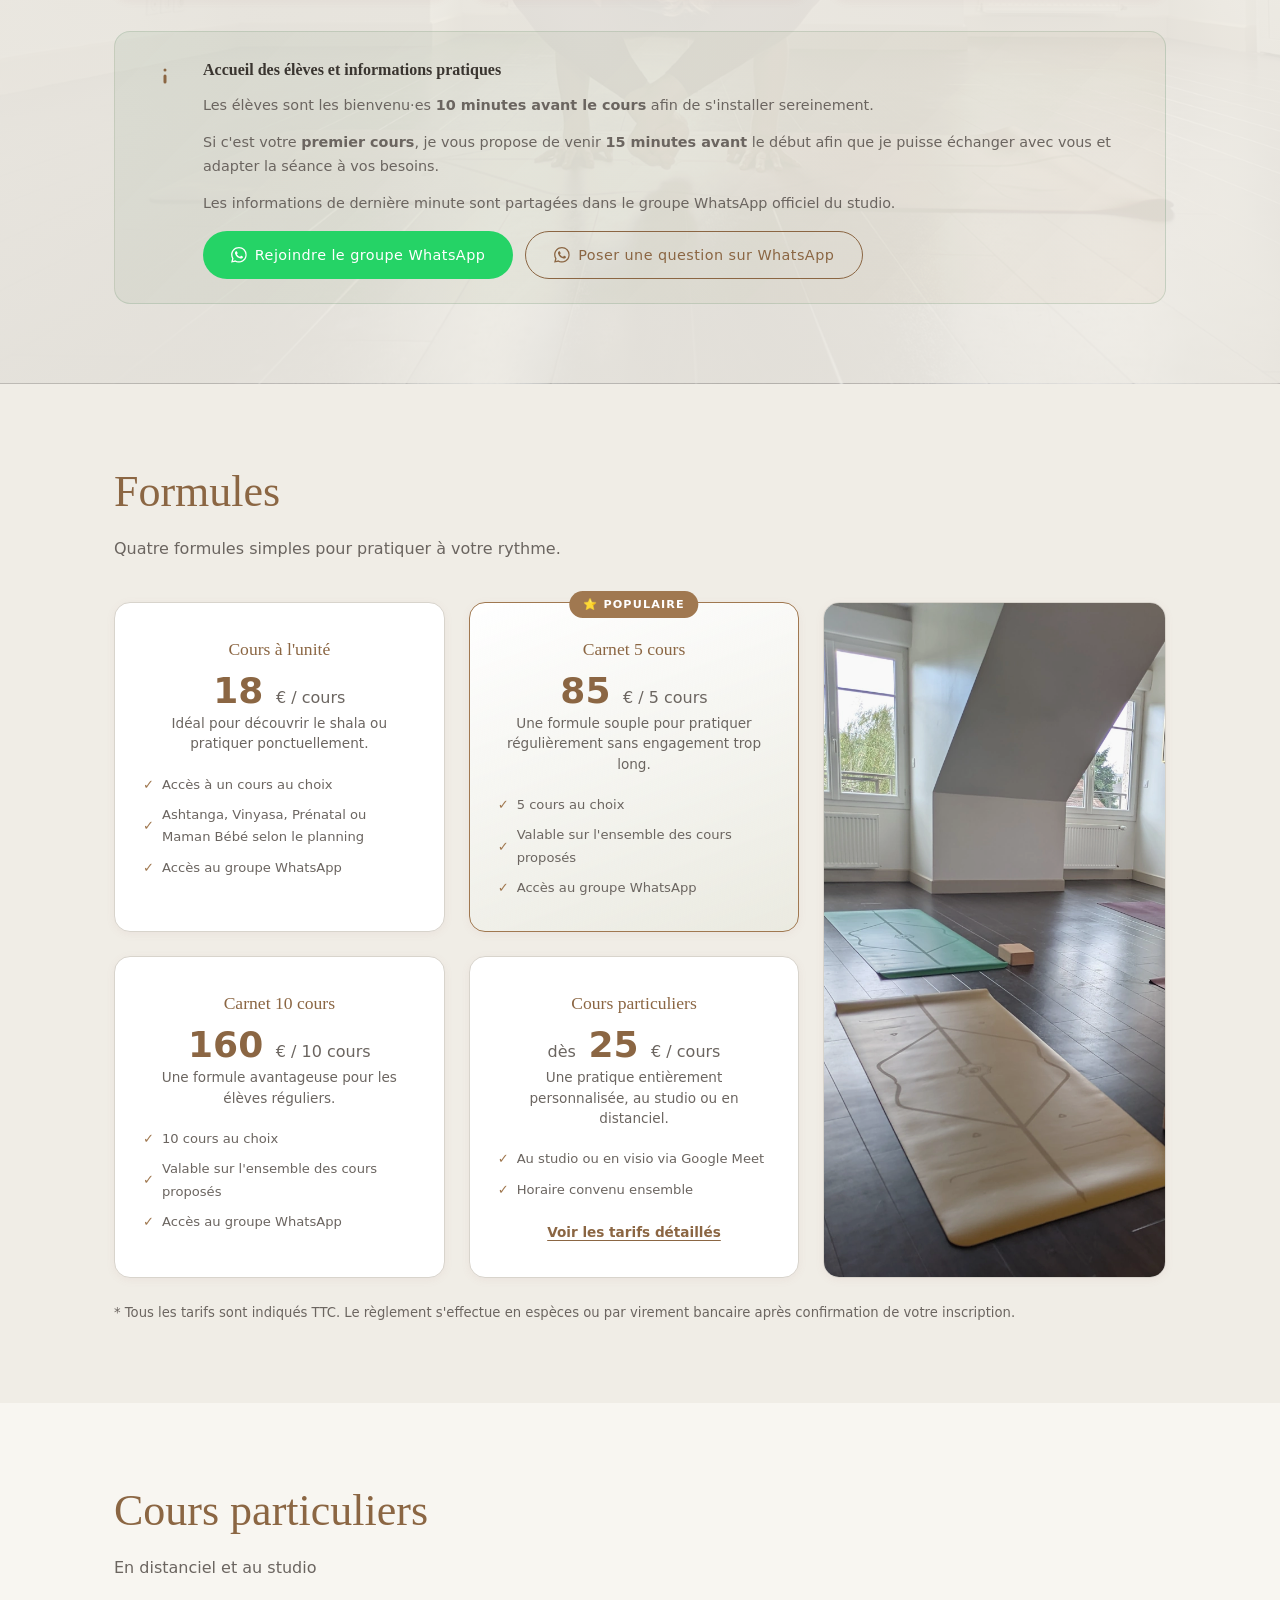
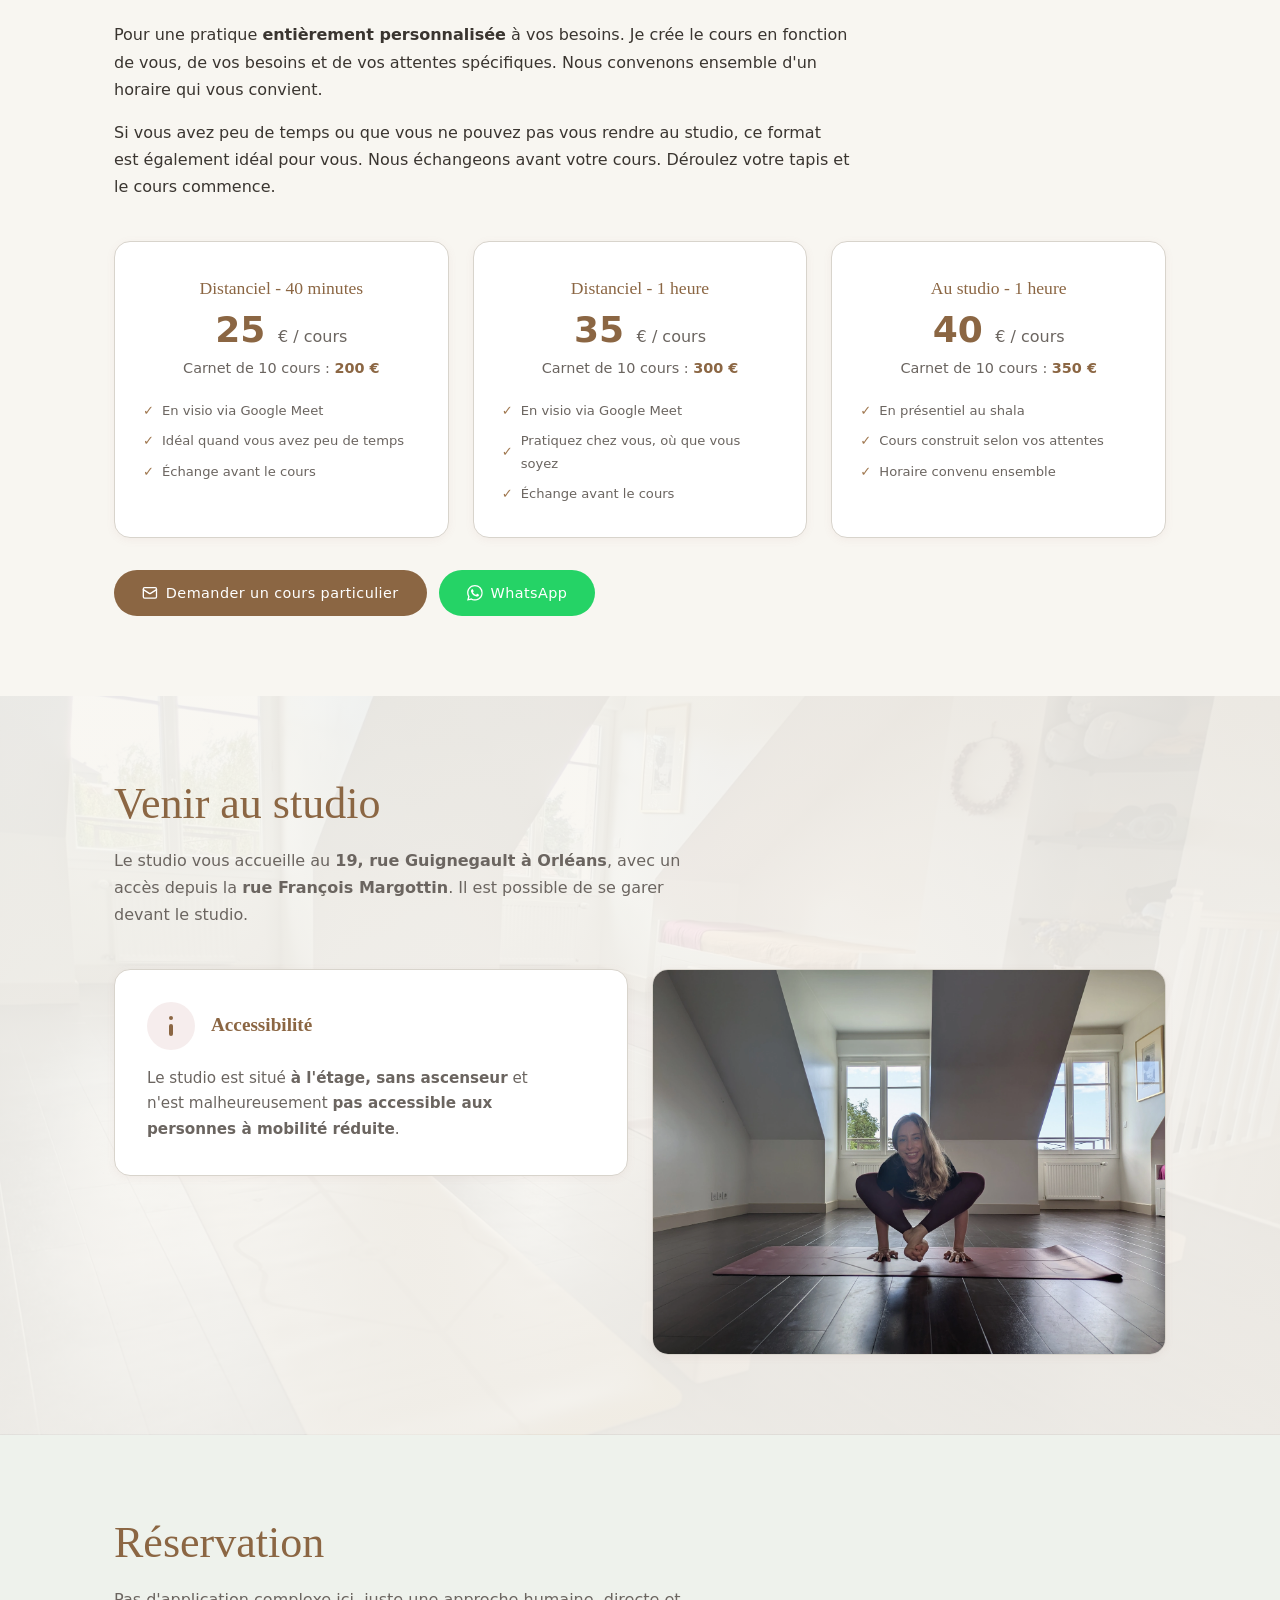
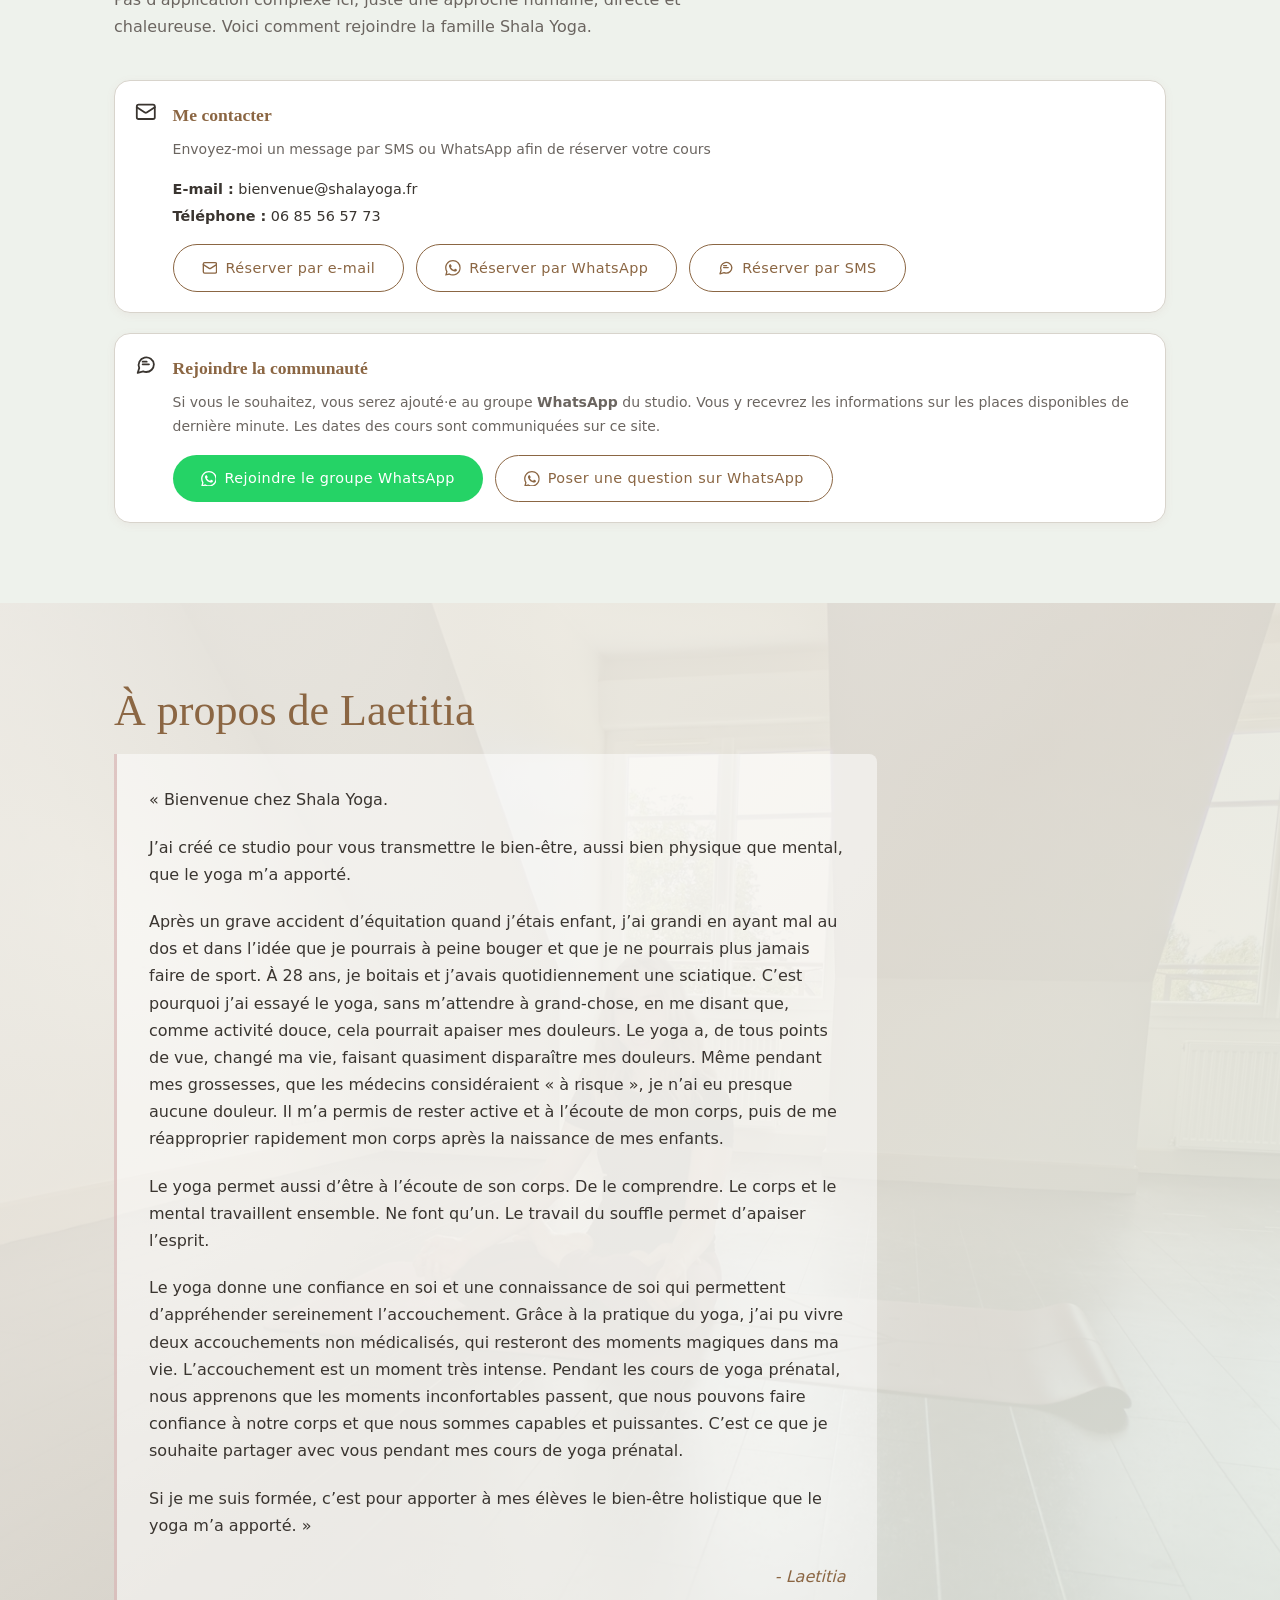
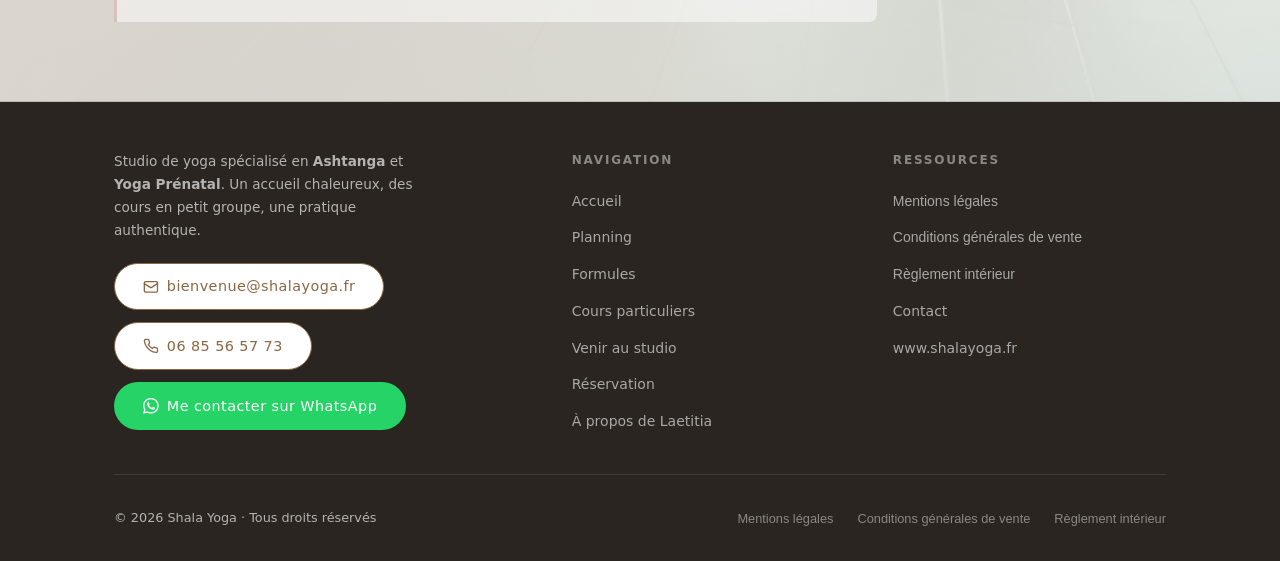
==== commit 45a66bee: "Distanciel" ====
--- a/index.html
+++ b/index.html
@@ -3,9 +3,9 @@
 <head>
   <meta charset="UTF-8" />
   <meta name="viewport" content="width=device-width, initial-scale=1.0" />
-  <meta name="description" content="Shala Yoga – Studio de yoga à Orléans spécialisé en Ashtanga et Yoga Prénatal. Cours en petit groupe, ambiance chaleureuse." />
-  <meta name="keywords" content="yoga, ashtanga, prénatal, studio, orléans" />
-  <meta property="og:title" content="Shala Yoga – Ashtanga & Yoga Prénatal" />
+  <meta name="description" content="Shala Yoga - Studio de yoga à Orléans spécialisé en Ashtanga et Yoga Prénatal. Cours en petit groupe, ambiance chaleureuse. Cours particuliers au studio et en distanciel." />
+  <meta name="keywords" content="yoga, ashtanga, prénatal, studio, orléans, cours particuliers, yoga en ligne, distanciel" />
+  <meta property="og:title" content="Shala Yoga - Ashtanga & Yoga Prénatal" />
   <meta property="og:description" content="Studio de yoga spécialisé en Ashtanga et Yoga Prénatal. Une communauté chaleureuse, des cours en petit groupe." />
   <meta property="og:url" content="https://www.shalayoga.fr" />
   <meta property="og:type" content="website" />
@@ -15,9 +15,9 @@
   <link rel="apple-touch-icon" sizes="180x180" href="/assets/apple-touch-icon.png" />
   <meta name="apple-mobile-web-app-title" content="Shala Yoga" />
   <link rel="manifest" href="/assets/site.webmanifest" />
-  <title>Shala Yoga – Orléans Saint Marceau</title>
-
-  <link rel="stylesheet" href="css/styles.css?v=20261007" />
+  <title>Shala Yoga - Orléans Saint Marceau</title>
+
+  <link rel="stylesheet" href="css/styles.css?v=20261115" />
 </head>
 
 <body>
@@ -58,7 +58,7 @@
   <header role="banner">
     <nav class="nav" role="navigation" aria-label="Navigation principale">
       <div class="nav__inner">
-        <a href="#accueil" class="nav__logo" aria-label="Shala Yoga – Retour à l'accueil">
+        <a href="#accueil" class="nav__logo" aria-label="Shala Yoga - Retour à l'accueil">
           <img src="assets/logo.svg" alt="Shala Yoga" width="200" height="44" />
         </a>
 
@@ -67,6 +67,7 @@
           <li><a href="#accueil" class="nav__link active" aria-current="page">Accueil</a></li>
           <li data-planning><a href="#planning" class="nav__link">Planning</a></li>
           <li><a href="#formules" class="nav__link">Formules</a></li>
+          <li><a href="#cours-particuliers" class="nav__link">Cours particuliers</a></li>
           <li><a href="#venir" class="nav__link">Venir au studio</a></li>
           <li><a href="#reservation" class="nav__link">Réservation</a></li>
           <li><a href="#a-propos" class="nav__link">À propos de Laetitia</a></li>
@@ -115,6 +116,7 @@
         <li><a href="#accueil" class="nav__link" onclick="closeMobileMenu()">Accueil</a></li>
         <li data-planning><a href="#planning" class="nav__link" onclick="closeMobileMenu()">Planning</a></li>
         <li><a href="#formules" class="nav__link" onclick="closeMobileMenu()">Formules</a></li>
+        <li><a href="#cours-particuliers" class="nav__link" onclick="closeMobileMenu()">Cours particuliers</a></li>
         <li><a href="#venir" class="nav__link" onclick="closeMobileMenu()">Venir au studio</a></li>
         <li><a href="#reservation" class="nav__link" onclick="closeMobileMenu()">Réservation</a></li>
         <li><a href="#a-propos" class="nav__link" onclick="closeMobileMenu()">À propos de Laetitia</a></li>
@@ -160,7 +162,7 @@
   <main id="main-content">
 
     <!-- =====================================================
-         SECTION 1 – ACCUEIL (HERO)
+         SECTION 1 - ACCUEIL (HERO)
     ===================================================== -->
     <section id="accueil" class="hero hero--photo-accueil" aria-labelledby="hero-title">
       <div class="container hero__inner">
@@ -190,7 +192,8 @@
           </div>
           <p class="hero__announcement">
             Il n'y aura pas de cours le <strong>vendredi 27 novembre</strong>.<br />
-            Les cours de <strong>Yoga Maman Bébé</strong> débuteront à partir de <strong>janvier</strong>.
+            Les cours de <strong>Yoga Maman Bébé</strong> débuteront à partir de <strong>janvier</strong>.<br />
+            Nouveau : <a href="#cours-particuliers">cours particuliers <strong>au studio et en distanciel</strong></a>.
           </p>
           <p class="hero__desc">
             « L'<strong>Ashtanga</strong> et le <strong>Vinyasa</strong> font partie de mon quotidien depuis plus de 10 ans.
@@ -266,13 +269,12 @@
     </section>
 
     <!-- =====================================================
-         SECTION 2 – PLANNING
+         SECTION 2 - PLANNING
     ===================================================== -->
     <section id="planning" class="section section--alt section--photo-planning" aria-labelledby="planning-title">
       <div class="container">
         <h2 id="planning-title" class="section-title">Planning</h2>
         <p class="section-subtitle">
-          Le prochain cours de <strong>Vinyasa Yoga</strong> aura lieu le <strong>dimanche 8 novembre</strong>.
           Les cours de <strong>Yoga Maman Bébé</strong> débuteront à partir de <strong>janvier</strong>.
           Je me tiens à votre disposition pour plus de précisions sur les cours et le planning.
         </p>
@@ -343,7 +345,6 @@
               le début afin que je puisse échanger avec vous et adapter la séance à vos besoins.
             </p>
             <p>
-              Le prochain cours de <strong>Vinyasa Yoga</strong> aura lieu le <strong>dimanche 8 novembre</strong>.
               Les informations de dernière minute sont partagées dans le groupe WhatsApp officiel du studio.
             </p>
             <div class="planning__notice-actions">
@@ -372,7 +373,7 @@
     </section>
 
     <!-- =====================================================
-         SECTION 3 – NOS FORMULES
+         SECTION 3 - NOS FORMULES
     ===================================================== -->
     <section id="formules" class="section section--alt" aria-labelledby="formules-title">
       <div class="container">
@@ -419,12 +420,13 @@
             </div>
             <div class="tarif-card" role="listitem">
               <div class="tarif-card__name">Cours particuliers</div>
-              <div class="tarif-card__price">45 <span>€ / heure / personne</span></div>
-              <div class="tarif-card__desc">Une pratique personnalisée, en individuel ou en petit groupe.</div>
+              <div class="tarif-card__price"><span>dès</span> 25 <span>€ / cours</span></div>
+              <div class="tarif-card__desc">Une pratique entièrement personnalisée, au studio ou en distanciel.</div>
               <ul class="tarif-card__features" aria-label="Inclus dans cette formule">
-                <li class="tarif-card__feature">Au studio ou à domicile</li>
-                <li class="tarif-card__feature">Matériel nécessaire pouvant être mis à disposition</li>
+                <li class="tarif-card__feature">Au studio ou en visio via Google Meet</li>
+                <li class="tarif-card__feature">Horaire convenu ensemble</li>
               </ul>
+              <a href="#cours-particuliers" class="tarif-card__link">Voir les tarifs détaillés</a>
             </div>
           </div>
 
@@ -445,7 +447,79 @@
     </section>
 
     <!-- =====================================================
-         SECTION 3 – VENIR AU SHALA
+         SECTION - COURS PARTICULIERS (STUDIO & DISTANCIEL)
+    ===================================================== -->
+    <section id="cours-particuliers" class="section" aria-labelledby="particuliers-title">
+      <div class="container">
+        <h2 id="particuliers-title" class="section-title">Cours particuliers</h2>
+        <p class="section-subtitle">En distanciel et au studio</p>
+
+        <div class="particuliers__intro">
+          <p>
+            Pour une pratique <strong>entièrement personnalisée</strong> à vos besoins. Je crée le cours en fonction de vous,
+            de vos besoins et de vos attentes spécifiques. Nous convenons ensemble d'un horaire qui vous convient.
+          </p>
+          <p>
+            Si vous avez peu de temps ou que vous ne pouvez pas vous rendre au studio, ce format est également idéal pour vous.
+            Nous échangeons avant votre cours. Déroulez votre tapis et le cours commence.
+          </p>
+        </div>
+
+        <div class="tarifs__grid particuliers__grid" role="list" aria-labelledby="particuliers-title">
+
+          <div class="tarif-card" role="listitem">
+            <div class="tarif-card__name">Distanciel - 40 minutes</div>
+            <div class="tarif-card__price">25 <span>€ / cours</span></div>
+            <div class="tarif-card__pack">Carnet de 10 cours : <strong>200 €</strong></div>
+            <ul class="tarif-card__features" aria-label="Inclus dans cette formule">
+              <li class="tarif-card__feature">En visio via Google Meet</li>
+              <li class="tarif-card__feature">Idéal quand vous avez peu de temps</li>
+              <li class="tarif-card__feature">Échange avant le cours</li>
+            </ul>
+          </div>
+
+          <div class="tarif-card" role="listitem">
+            <div class="tarif-card__name">Distanciel - 1 heure</div>
+            <div class="tarif-card__price">35 <span>€ / cours</span></div>
+            <div class="tarif-card__pack">Carnet de 10 cours : <strong>300 €</strong></div>
+            <ul class="tarif-card__features" aria-label="Inclus dans cette formule">
+              <li class="tarif-card__feature">En visio via Google Meet</li>
+              <li class="tarif-card__feature">Pratiquez chez vous, où que vous soyez</li>
+              <li class="tarif-card__feature">Échange avant le cours</li>
+            </ul>
+          </div>
+
+          <div class="tarif-card" role="listitem">
+            <div class="tarif-card__name">Au studio - 1 heure</div>
+            <div class="tarif-card__price">40 <span>€ / cours</span></div>
+            <div class="tarif-card__pack">Carnet de 10 cours : <strong>350 €</strong></div>
+            <ul class="tarif-card__features" aria-label="Inclus dans cette formule">
+              <li class="tarif-card__feature">En présentiel au shala</li>
+              <li class="tarif-card__feature">Cours construit selon vos attentes</li>
+              <li class="tarif-card__feature">Horaire convenu ensemble</li>
+            </ul>
+          </div>
+        </div>
+
+        <div class="particuliers__actions">
+          <a href="mailto:bienvenue@shalayoga.fr?subject=Cours%20particulier" class="btn btn--primary">
+            <svg class="btn-icon" aria-hidden="true"><use href="#icon-email"/></svg> Demander un cours particulier
+          </a>
+          <a
+            href="https://wa.me/33685565773"
+            target="_blank"
+            rel="noopener noreferrer"
+            class="btn btn--whatsapp"
+            aria-label="Demander un cours particulier sur WhatsApp (nouvel onglet)"
+          >
+            <svg class="btn-icon" aria-hidden="true"><use href="#icon-whatsapp"/></svg> WhatsApp
+          </a>
+        </div>
+      </div>
+    </section>
+
+    <!-- =====================================================
+         SECTION 3 - VENIR AU SHALA
     ===================================================== -->
     <section id="venir" class="section section--photo-venir" aria-labelledby="venir-title">
       <div class="container">
@@ -474,7 +548,7 @@
     </section>
 
     <!-- =====================================================
-         SECTION 4 – PROCESSUS DE RÉSERVATION
+         SECTION 4 - PROCESSUS DE RÉSERVATION
     ===================================================== -->
     <section id="reservation" class="section section--sage" aria-labelledby="reservation-title">
       <div class="container">
@@ -628,6 +702,7 @@
             <li><a href="#accueil" class="footer__link">Accueil</a></li>
             <li data-planning><a href="#planning" class="footer__link">Planning</a></li>
             <li><a href="#formules" class="footer__link">Formules</a></li>
+            <li><a href="#cours-particuliers" class="footer__link">Cours particuliers</a></li>
             <li><a href="#venir" class="footer__link">Venir au studio</a></li>
             <li><a href="#reservation" class="footer__link">Réservation</a></li>
             <li><a href="#a-propos" class="footer__link">À propos de Laetitia</a></li>
--- a/css/styles.css
+++ b/css/styles.css
@@ -386,7 +386,14 @@
       font-size: 0.9rem;
     }
 
-    @media (max-width: 1000px) {
+    @media (max-width: 1240px) {
+      .nav__link {
+        font-size: 0.8125rem;
+        padding: 0.5rem 0.5rem;
+      }
+    }
+
+    @media (max-width: 1100px) {
       .nav__links,
       .nav__contacts {
         display: none;
@@ -907,6 +914,54 @@
       flex-shrink: 0;
     }
 
+    .tarif-card__link {
+      display: inline-block;
+      margin-top: 1.25rem;
+      font-size: 0.85rem;
+      font-weight: 600;
+      color: var(--color-sage-dark);
+      text-decoration: underline;
+      text-underline-offset: 3px;
+    }
+
+    .tarif-card__pack {
+      font-size: 0.9rem;
+      color: var(--color-text-light);
+      margin: 0.5rem 0 1.25rem;
+    }
+
+    .tarif-card__pack strong {
+      color: var(--color-sage-dark);
+    }
+
+    .hero__announcement a {
+      color: inherit;
+      text-decoration: underline;
+      text-underline-offset: 3px;
+    }
+
+    /* Cours particuliers */
+    .particuliers__intro {
+      max-width: 46rem;
+      margin: 0 0 2.5rem;
+      line-height: 1.7;
+      color: var(--color-text);
+      display: flex;
+      flex-direction: column;
+      gap: 1rem;
+    }
+
+    .particuliers__grid {
+      grid-template-columns: repeat(3, minmax(0, 1fr));
+    }
+
+    .particuliers__actions {
+      display: flex;
+      flex-wrap: wrap;
+      gap: 0.75rem;
+      margin-top: 2rem;
+    }
+
     /* =====================================================
        BOOKING / PROCESS SECTION
     ===================================================== */
@@ -1338,6 +1393,10 @@
         grid-template-columns: 1fr;
       }
 
+      .particuliers__grid {
+        grid-template-columns: 1fr;
+      }
+
       .formules__photo {
         min-height: 260px;
       }
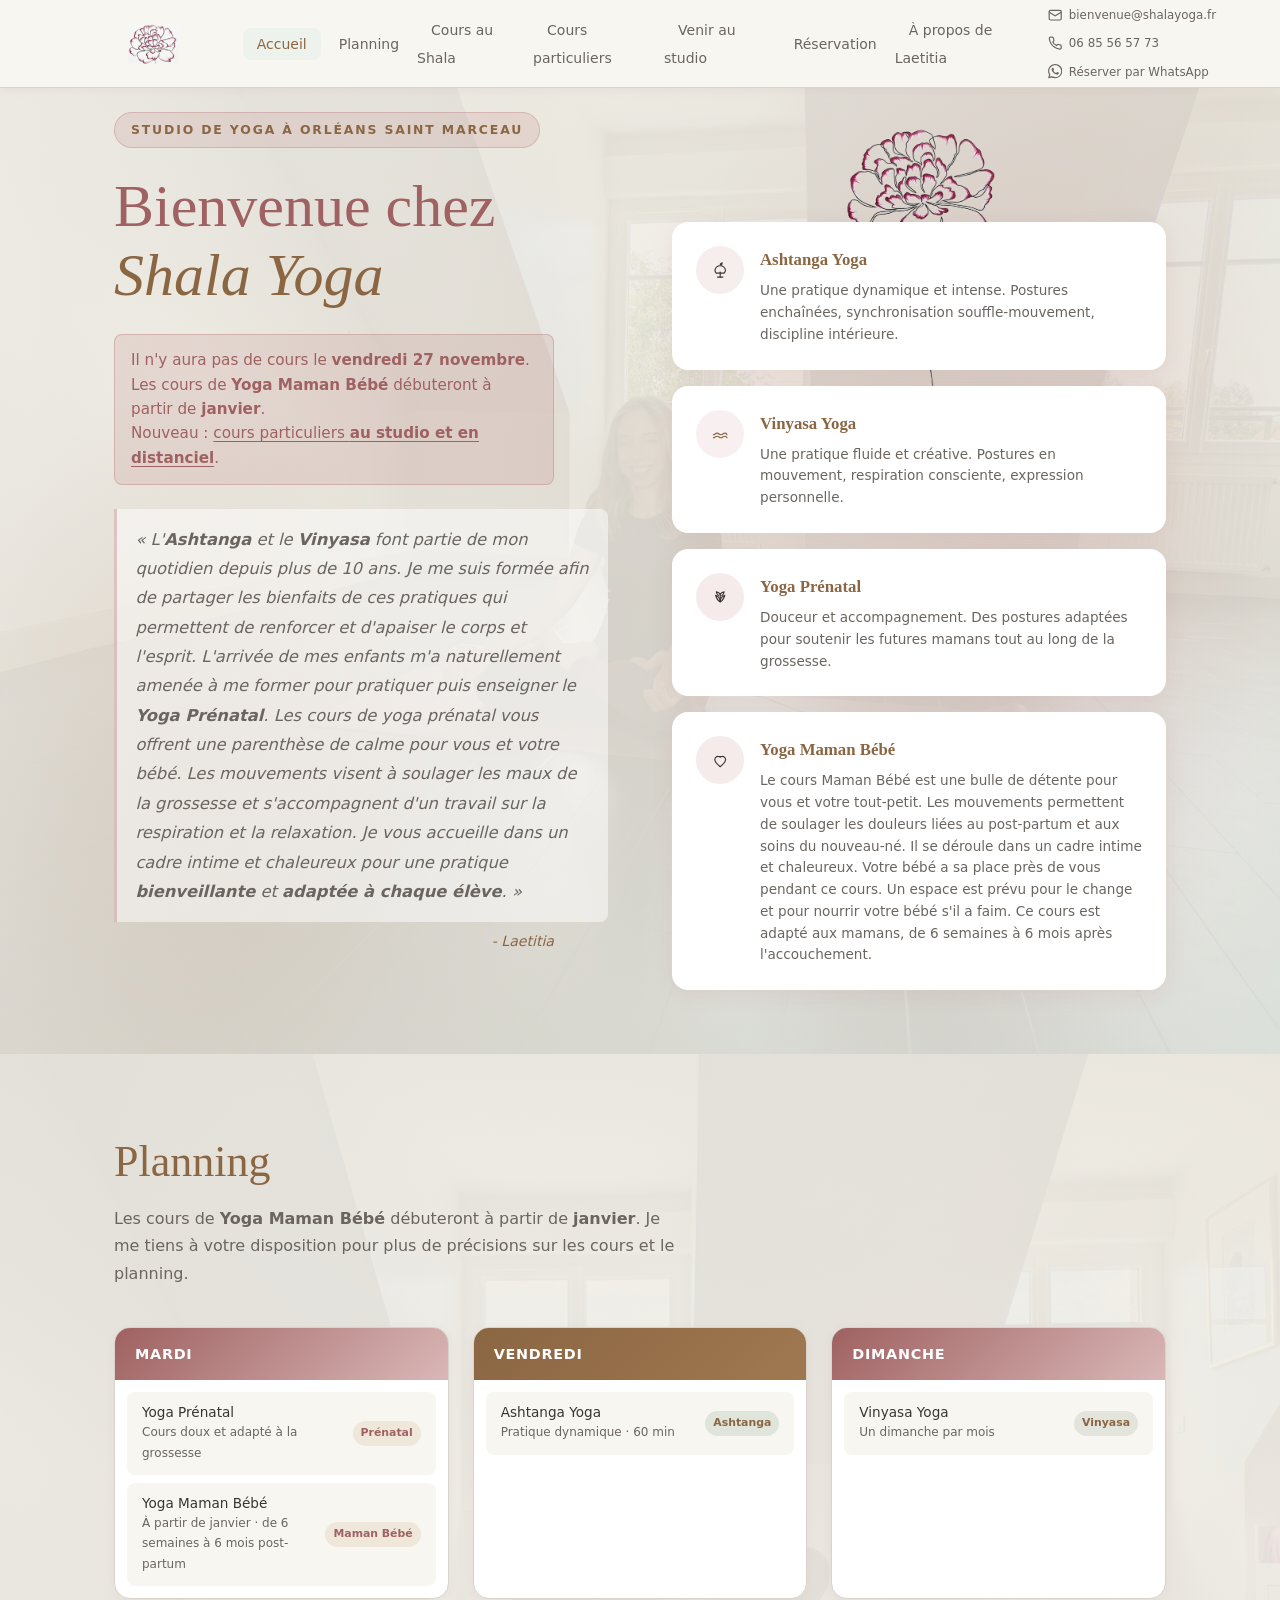
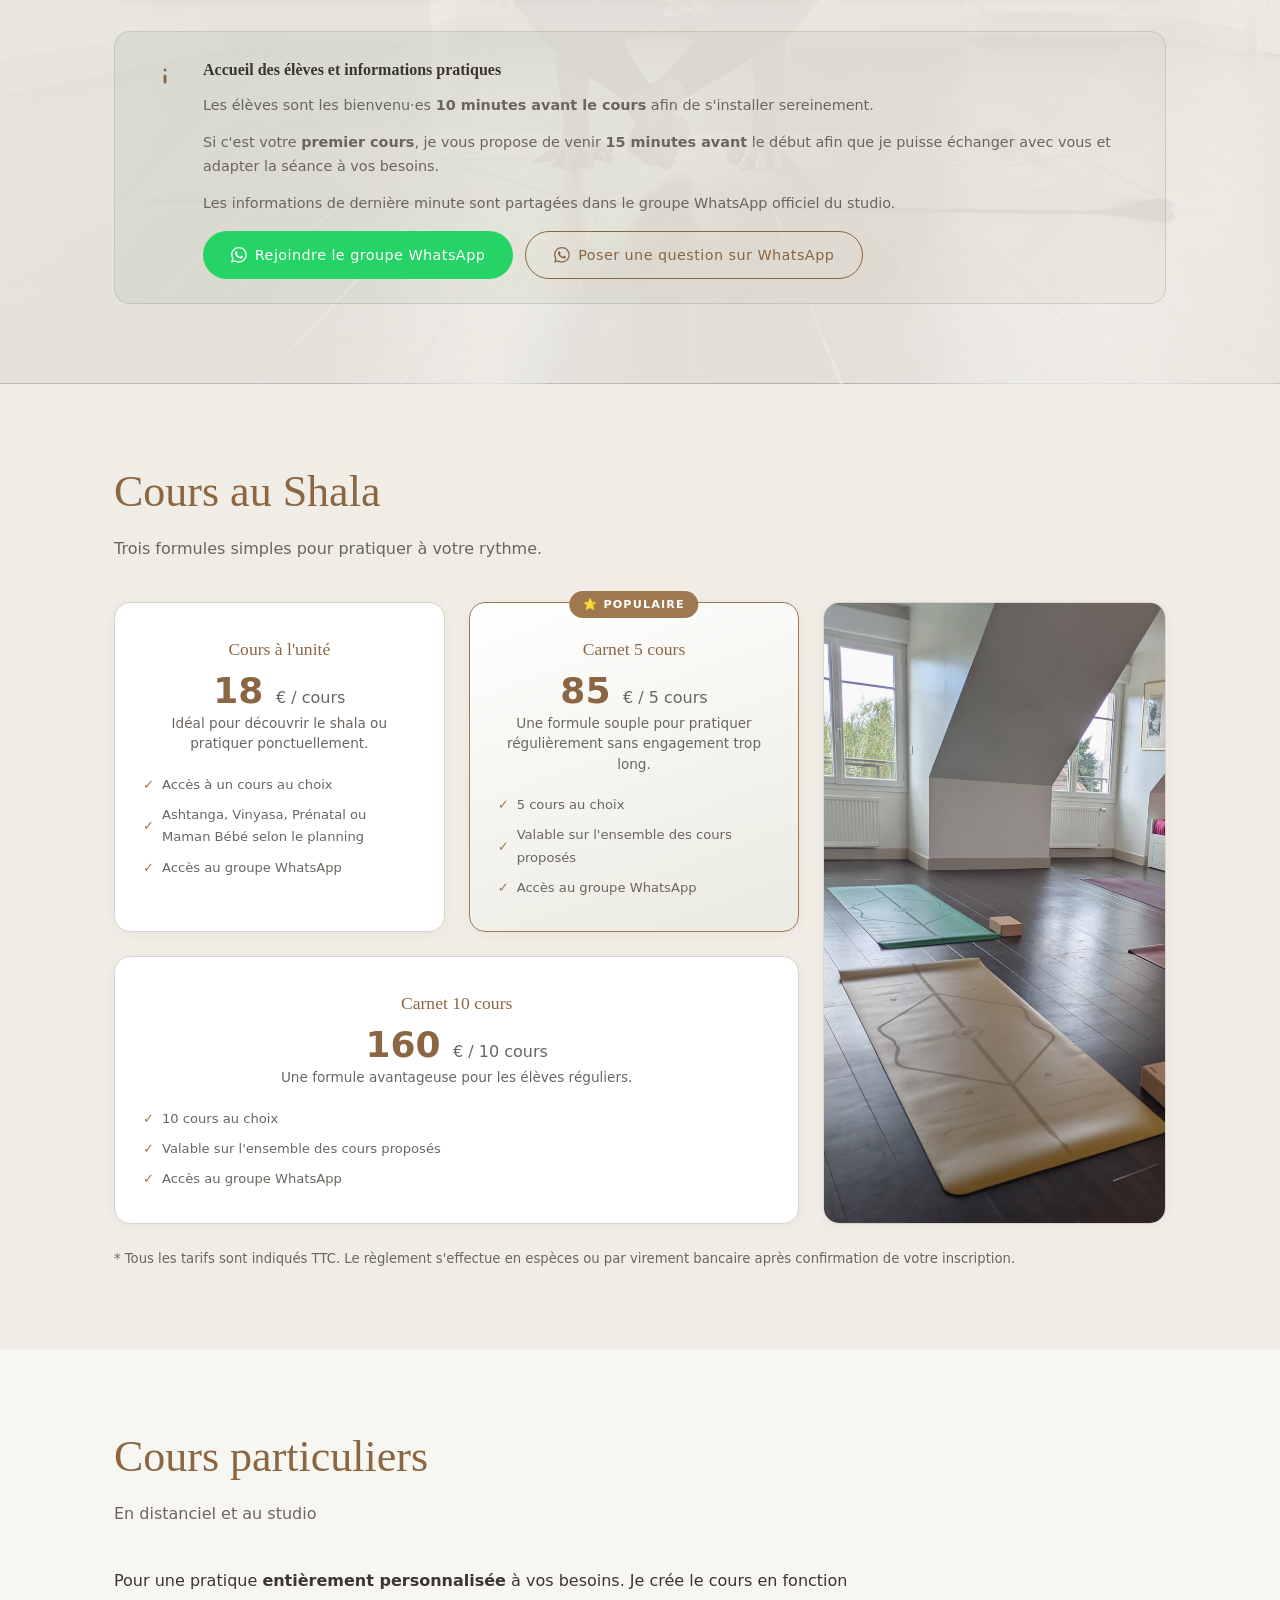
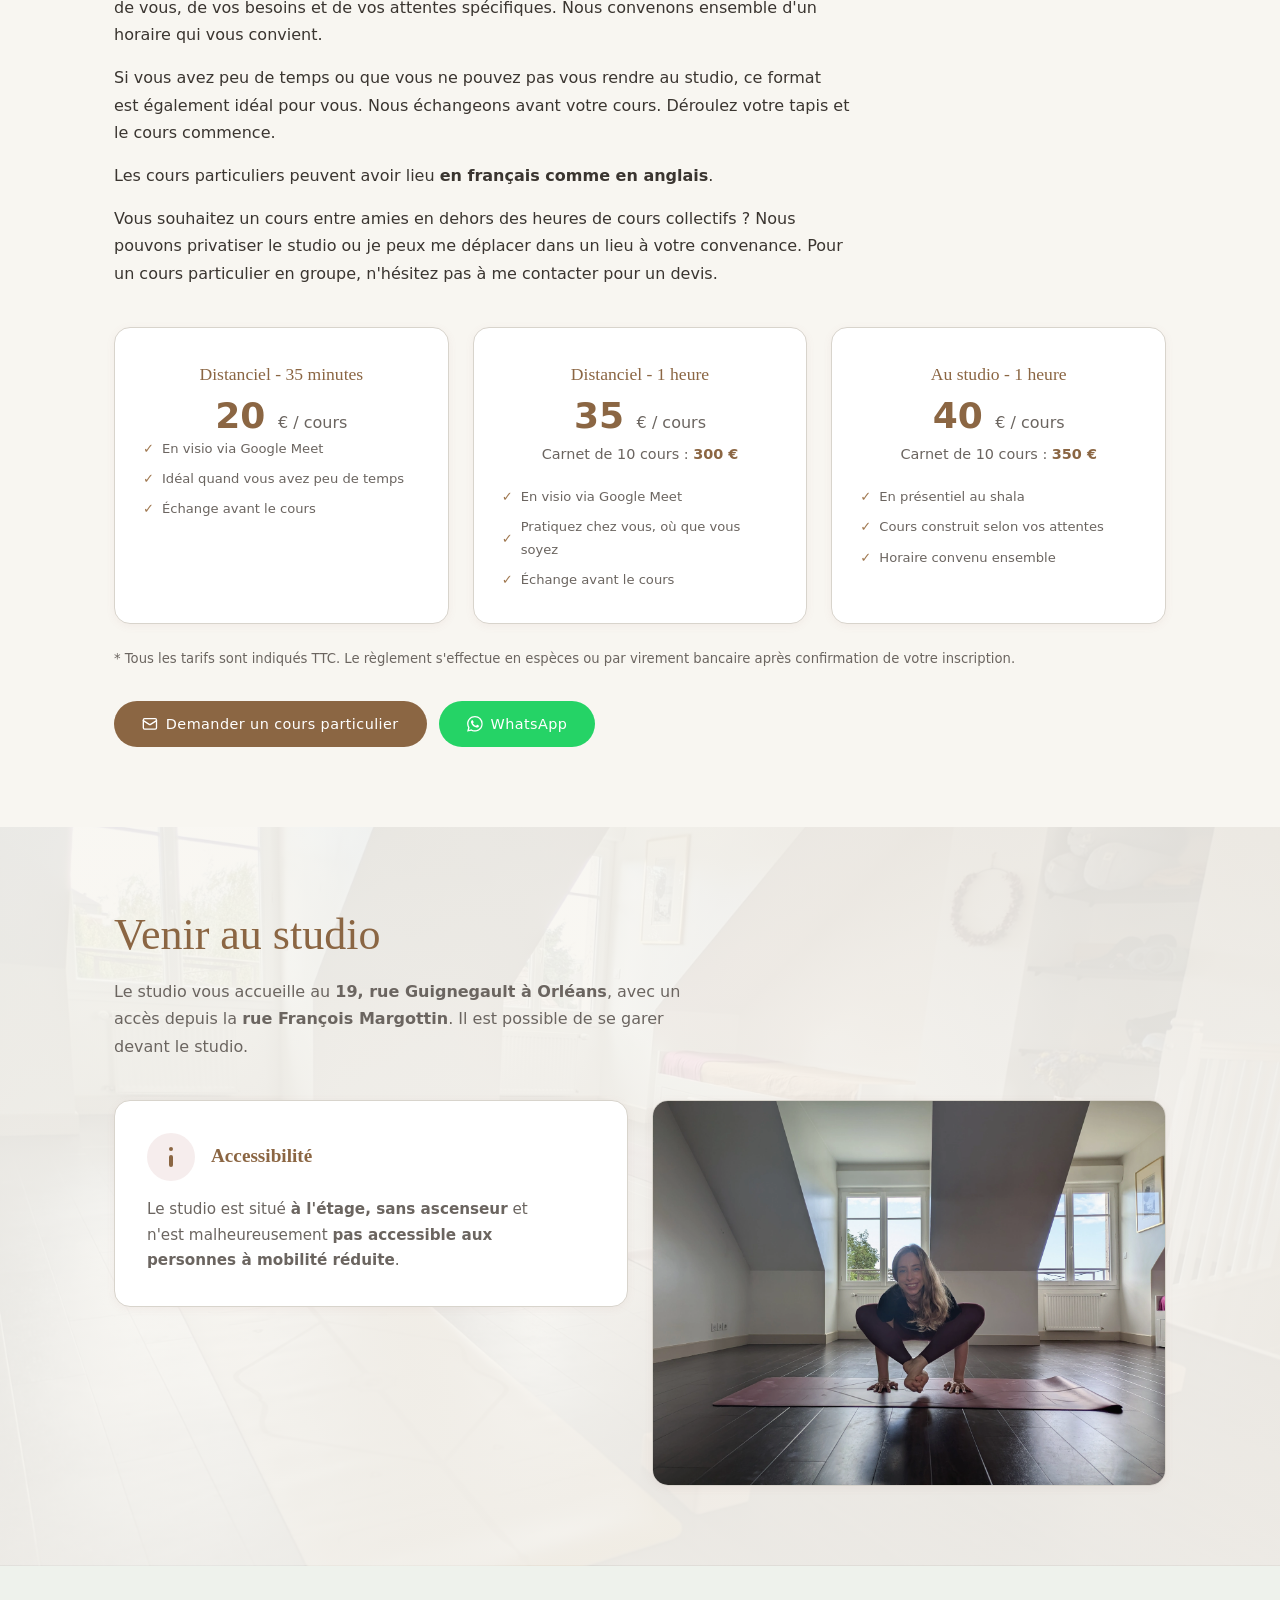
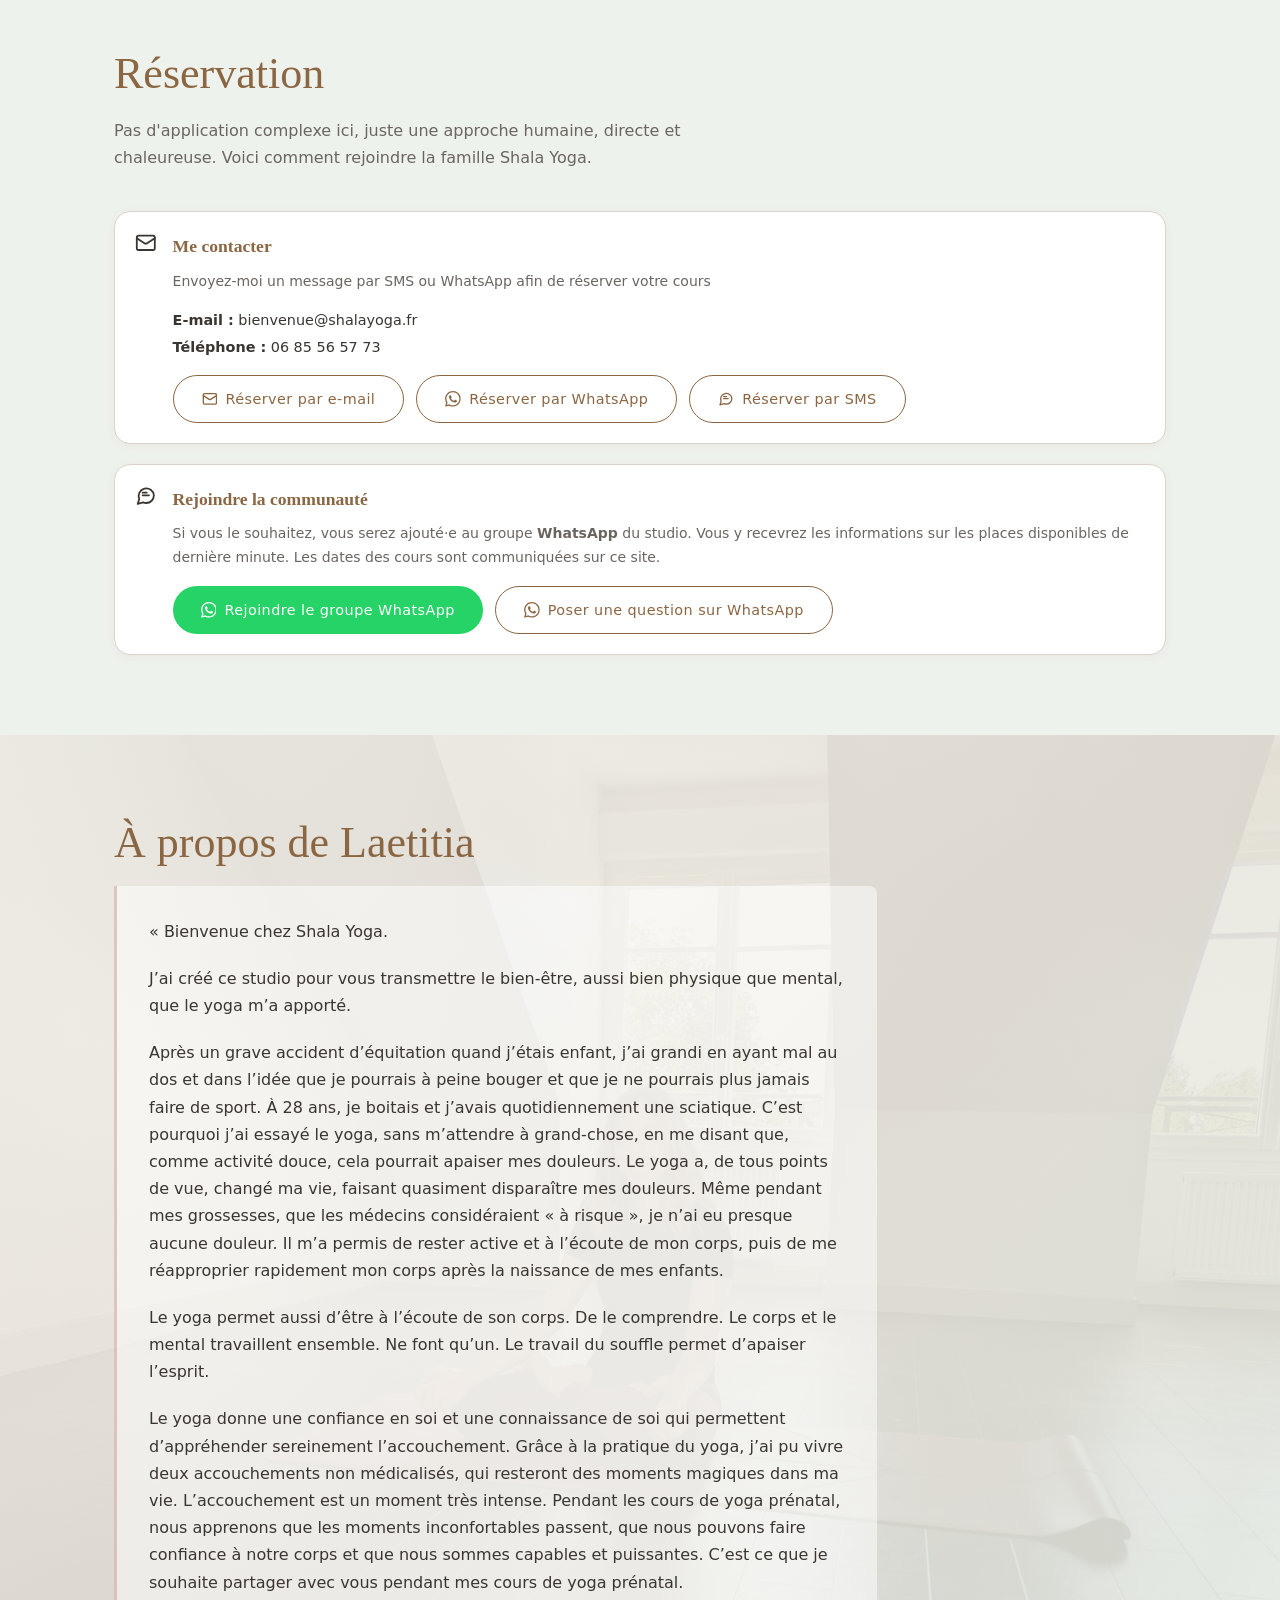
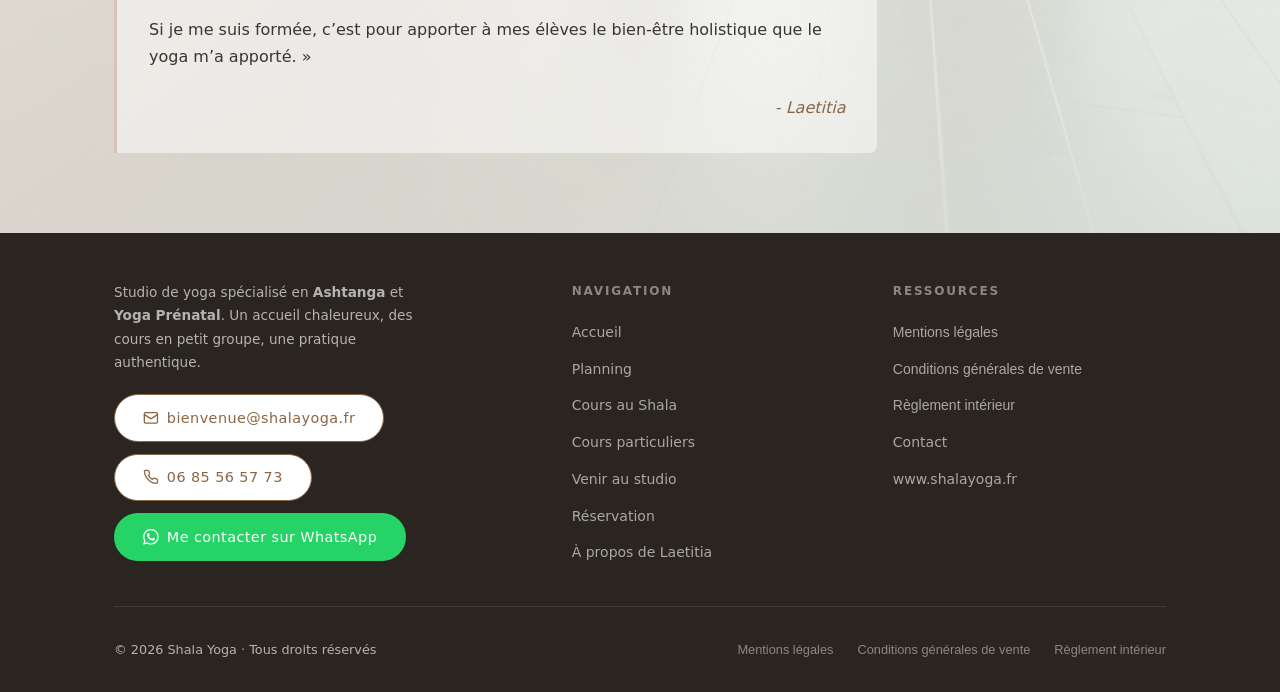
==== commit 2840dd16: "Cours au Shala et cours particuliers - Renomme la section Formules en Cours au Shala - Retire la car" ====
--- a/index.html
+++ b/index.html
@@ -6,7 +6,7 @@
   <meta name="description" content="Shala Yoga - Studio de yoga à Orléans spécialisé en Ashtanga et Yoga Prénatal. Cours en petit groupe, ambiance chaleureuse. Cours particuliers au studio et en distanciel." />
   <meta name="keywords" content="yoga, ashtanga, prénatal, studio, orléans, cours particuliers, yoga en ligne, distanciel" />
   <meta property="og:title" content="Shala Yoga - Ashtanga & Yoga Prénatal" />
-  <meta property="og:description" content="Studio de yoga spécialisé en Ashtanga et Yoga Prénatal. Une communauté chaleureuse, des cours en petit groupe." />
+  <meta property="og:description" content="Studio de yoga spécialisé en Ashtanga et Yoga Prénatal. Une communauté chaleureuse, des cours en petit groupe, et des cours particuliers au studio ou en distanciel." />
   <meta property="og:url" content="https://www.shalayoga.fr" />
   <meta property="og:type" content="website" />
   <link rel="canonical" href="https://www.shalayoga.fr" />
@@ -66,7 +66,7 @@
         <ul class="nav__links" role="list">
           <li><a href="#accueil" class="nav__link active" aria-current="page">Accueil</a></li>
           <li data-planning><a href="#planning" class="nav__link">Planning</a></li>
-          <li><a href="#formules" class="nav__link">Formules</a></li>
+          <li><a href="#formules" class="nav__link">Cours au Shala</a></li>
           <li><a href="#cours-particuliers" class="nav__link">Cours particuliers</a></li>
           <li><a href="#venir" class="nav__link">Venir au studio</a></li>
           <li><a href="#reservation" class="nav__link">Réservation</a></li>
@@ -115,7 +115,7 @@
       <ul role="list" style="display:flex;flex-direction:column;align-items:center;gap:0.75rem;width:100%">
         <li><a href="#accueil" class="nav__link" onclick="closeMobileMenu()">Accueil</a></li>
         <li data-planning><a href="#planning" class="nav__link" onclick="closeMobileMenu()">Planning</a></li>
-        <li><a href="#formules" class="nav__link" onclick="closeMobileMenu()">Formules</a></li>
+        <li><a href="#formules" class="nav__link" onclick="closeMobileMenu()">Cours au Shala</a></li>
         <li><a href="#cours-particuliers" class="nav__link" onclick="closeMobileMenu()">Cours particuliers</a></li>
         <li><a href="#venir" class="nav__link" onclick="closeMobileMenu()">Venir au studio</a></li>
         <li><a href="#reservation" class="nav__link" onclick="closeMobileMenu()">Réservation</a></li>
@@ -321,7 +321,7 @@
               <div class="planning__slot">
                 <div class="planning__slot-info">
                   <div class="planning__slot-name">Vinyasa Yoga</div>
-                  <div class="planning__slot-detail">Un dimanche par mois · prochain cours le dimanche 8 novembre</div>
+                  <div class="planning__slot-detail">Un dimanche par mois</div>
                 </div>
                 <span class="planning__badge planning__badge--vinyasa" aria-label="Cours Vinyasa Yoga">Vinyasa</span>
               </div>
@@ -377,9 +377,9 @@
     ===================================================== -->
     <section id="formules" class="section section--alt" aria-labelledby="formules-title">
       <div class="container">
-        <h2 id="formules-title" class="section-title">Formules</h2>
+        <h2 id="formules-title" class="section-title">Cours au Shala</h2>
         <p class="section-subtitle">
-          Quatre formules simples pour pratiquer à votre rythme.
+          Trois formules simples pour pratiquer à votre rythme.
         </p>
 
         <div class="formules__layout">
@@ -418,16 +418,6 @@
                 <li class="tarif-card__feature">Accès au groupe WhatsApp</li>
               </ul>
             </div>
-            <div class="tarif-card" role="listitem">
-              <div class="tarif-card__name">Cours particuliers</div>
-              <div class="tarif-card__price"><span>dès</span> 25 <span>€ / cours</span></div>
-              <div class="tarif-card__desc">Une pratique entièrement personnalisée, au studio ou en distanciel.</div>
-              <ul class="tarif-card__features" aria-label="Inclus dans cette formule">
-                <li class="tarif-card__feature">Au studio ou en visio via Google Meet</li>
-                <li class="tarif-card__feature">Horaire convenu ensemble</li>
-              </ul>
-              <a href="#cours-particuliers" class="tarif-card__link">Voir les tarifs détaillés</a>
-            </div>
           </div>
 
           <figure class="formules__photo-frame">
@@ -447,7 +437,7 @@
     </section>
 
     <!-- =====================================================
-         SECTION - COURS PARTICULIERS (STUDIO & DISTANCIEL)
+         SECTION 4 - COURS PARTICULIERS (STUDIO & DISTANCIEL)
     ===================================================== -->
     <section id="cours-particuliers" class="section" aria-labelledby="particuliers-title">
       <div class="container">
@@ -463,14 +453,20 @@
             Si vous avez peu de temps ou que vous ne pouvez pas vous rendre au studio, ce format est également idéal pour vous.
             Nous échangeons avant votre cours. Déroulez votre tapis et le cours commence.
           </p>
+          <p>
+            Les cours particuliers peuvent avoir lieu <strong>en français comme en anglais</strong>.
+          </p>
+          <p>
+            Vous souhaitez un cours entre amies en dehors des heures de cours collectifs ? Nous pouvons privatiser le studio
+            ou je peux me déplacer dans un lieu à votre convenance. Pour un cours particulier en groupe, n'hésitez pas à me contacter pour un devis.
+          </p>
         </div>
 
         <div class="tarifs__grid particuliers__grid" role="list" aria-labelledby="particuliers-title">
 
           <div class="tarif-card" role="listitem">
-            <div class="tarif-card__name">Distanciel - 40 minutes</div>
-            <div class="tarif-card__price">25 <span>€ / cours</span></div>
-            <div class="tarif-card__pack">Carnet de 10 cours : <strong>200 €</strong></div>
+            <div class="tarif-card__name">Distanciel - 35 minutes</div>
+            <div class="tarif-card__price">20 <span>€ / cours</span></div>
             <ul class="tarif-card__features" aria-label="Inclus dans cette formule">
               <li class="tarif-card__feature">En visio via Google Meet</li>
               <li class="tarif-card__feature">Idéal quand vous avez peu de temps</li>
@@ -500,6 +496,10 @@
             </ul>
           </div>
         </div>
+
+        <p style="font-size:0.825rem;color:var(--color-text-light);margin-top:1.5rem;line-height:1.6;">
+          * Tous les tarifs sont indiqués TTC. Le règlement s'effectue en espèces ou par virement bancaire après confirmation de votre inscription.
+        </p>
 
         <div class="particuliers__actions">
           <a href="mailto:bienvenue@shalayoga.fr?subject=Cours%20particulier" class="btn btn--primary">
@@ -519,7 +519,7 @@
     </section>
 
     <!-- =====================================================
-         SECTION 3 - VENIR AU SHALA
+         SECTION 5 - VENIR AU SHALA
     ===================================================== -->
     <section id="venir" class="section section--photo-venir" aria-labelledby="venir-title">
       <div class="container">
@@ -548,7 +548,7 @@
     </section>
 
     <!-- =====================================================
-         SECTION 4 - PROCESSUS DE RÉSERVATION
+         SECTION 6 - PROCESSUS DE RÉSERVATION
     ===================================================== -->
     <section id="reservation" class="section section--sage" aria-labelledby="reservation-title">
       <div class="container">
@@ -636,7 +636,9 @@
       </div>
     </section>
 
-
+    <!-- =====================================================
+         SECTION 7 - À PROPOS DE LAETITIA
+    ===================================================== -->
     <section id="a-propos" class="section hero--photo-accueil" aria-labelledby="a-propos-title">
       <div class="container">
         <h2 id="a-propos-title" class="section-title">À propos de Laetitia</h2>
@@ -701,7 +703,7 @@
           <ul class="footer__links" role="list">
             <li><a href="#accueil" class="footer__link">Accueil</a></li>
             <li data-planning><a href="#planning" class="footer__link">Planning</a></li>
-            <li><a href="#formules" class="footer__link">Formules</a></li>
+            <li><a href="#formules" class="footer__link">Cours au Shala</a></li>
             <li><a href="#cours-particuliers" class="footer__link">Cours particuliers</a></li>
             <li><a href="#venir" class="footer__link">Venir au studio</a></li>
             <li><a href="#reservation" class="footer__link">Réservation</a></li>
--- a/css/styles.css
+++ b/css/styles.css
@@ -807,6 +807,10 @@
       gap: 1.5rem;
     }
 
+    .formules__layout .tarifs__grid > .tarif-card:last-child:nth-child(odd) {
+      grid-column: 1 / -1;
+    }
+
     .formules__photo-frame {
       margin: 0;
       border-radius: var(--radius-lg);
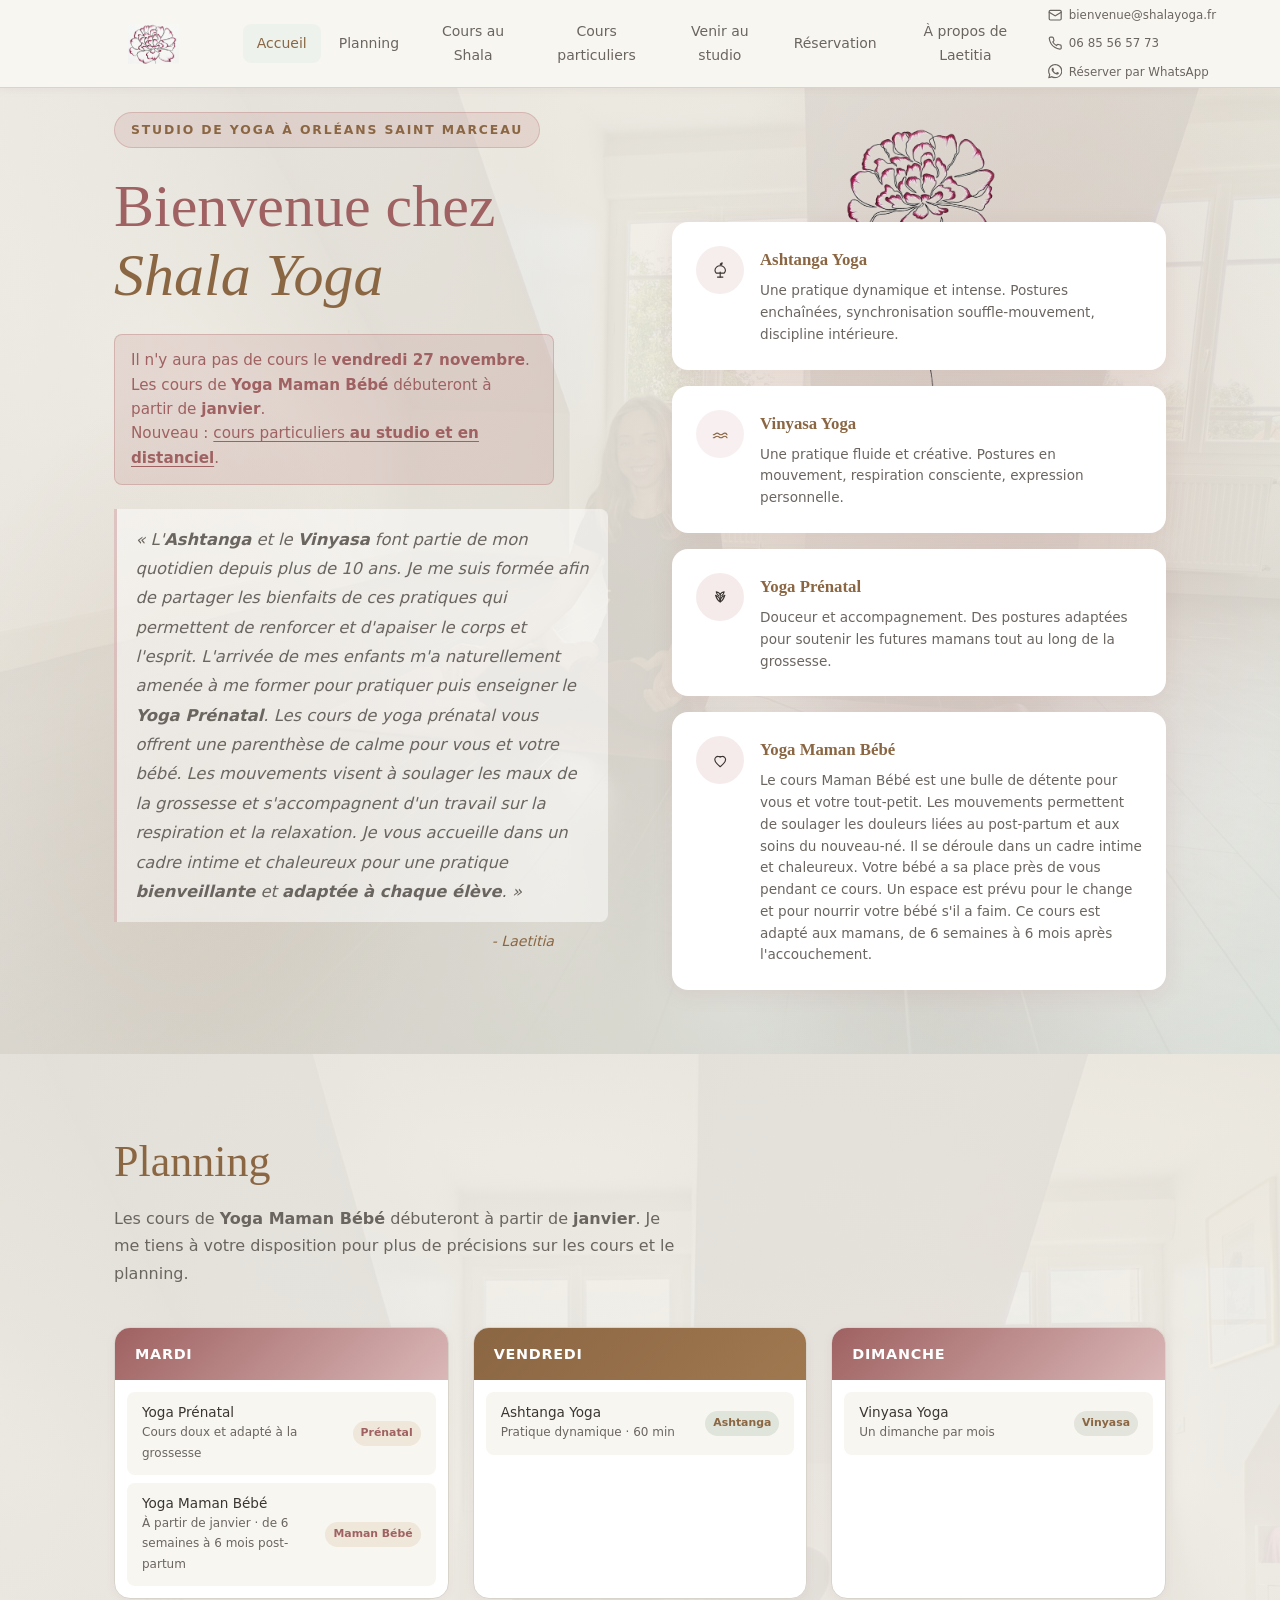
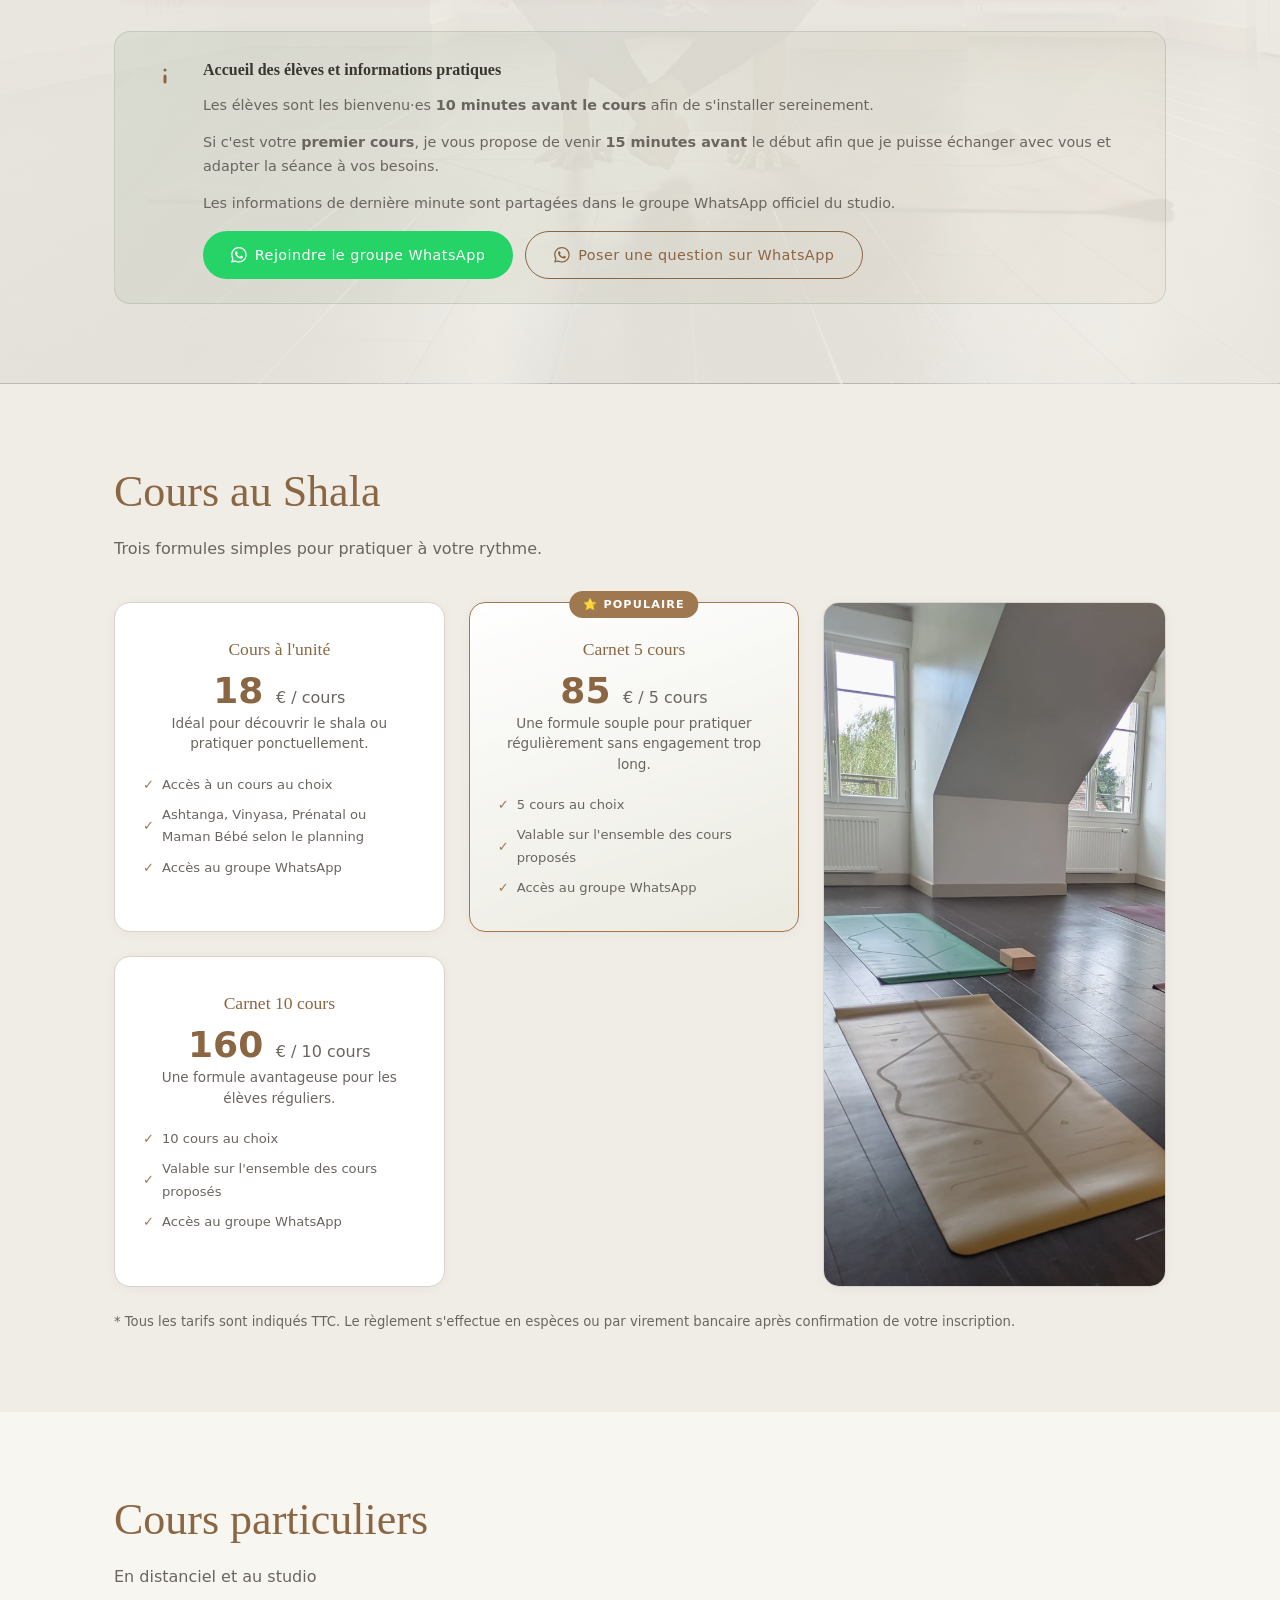
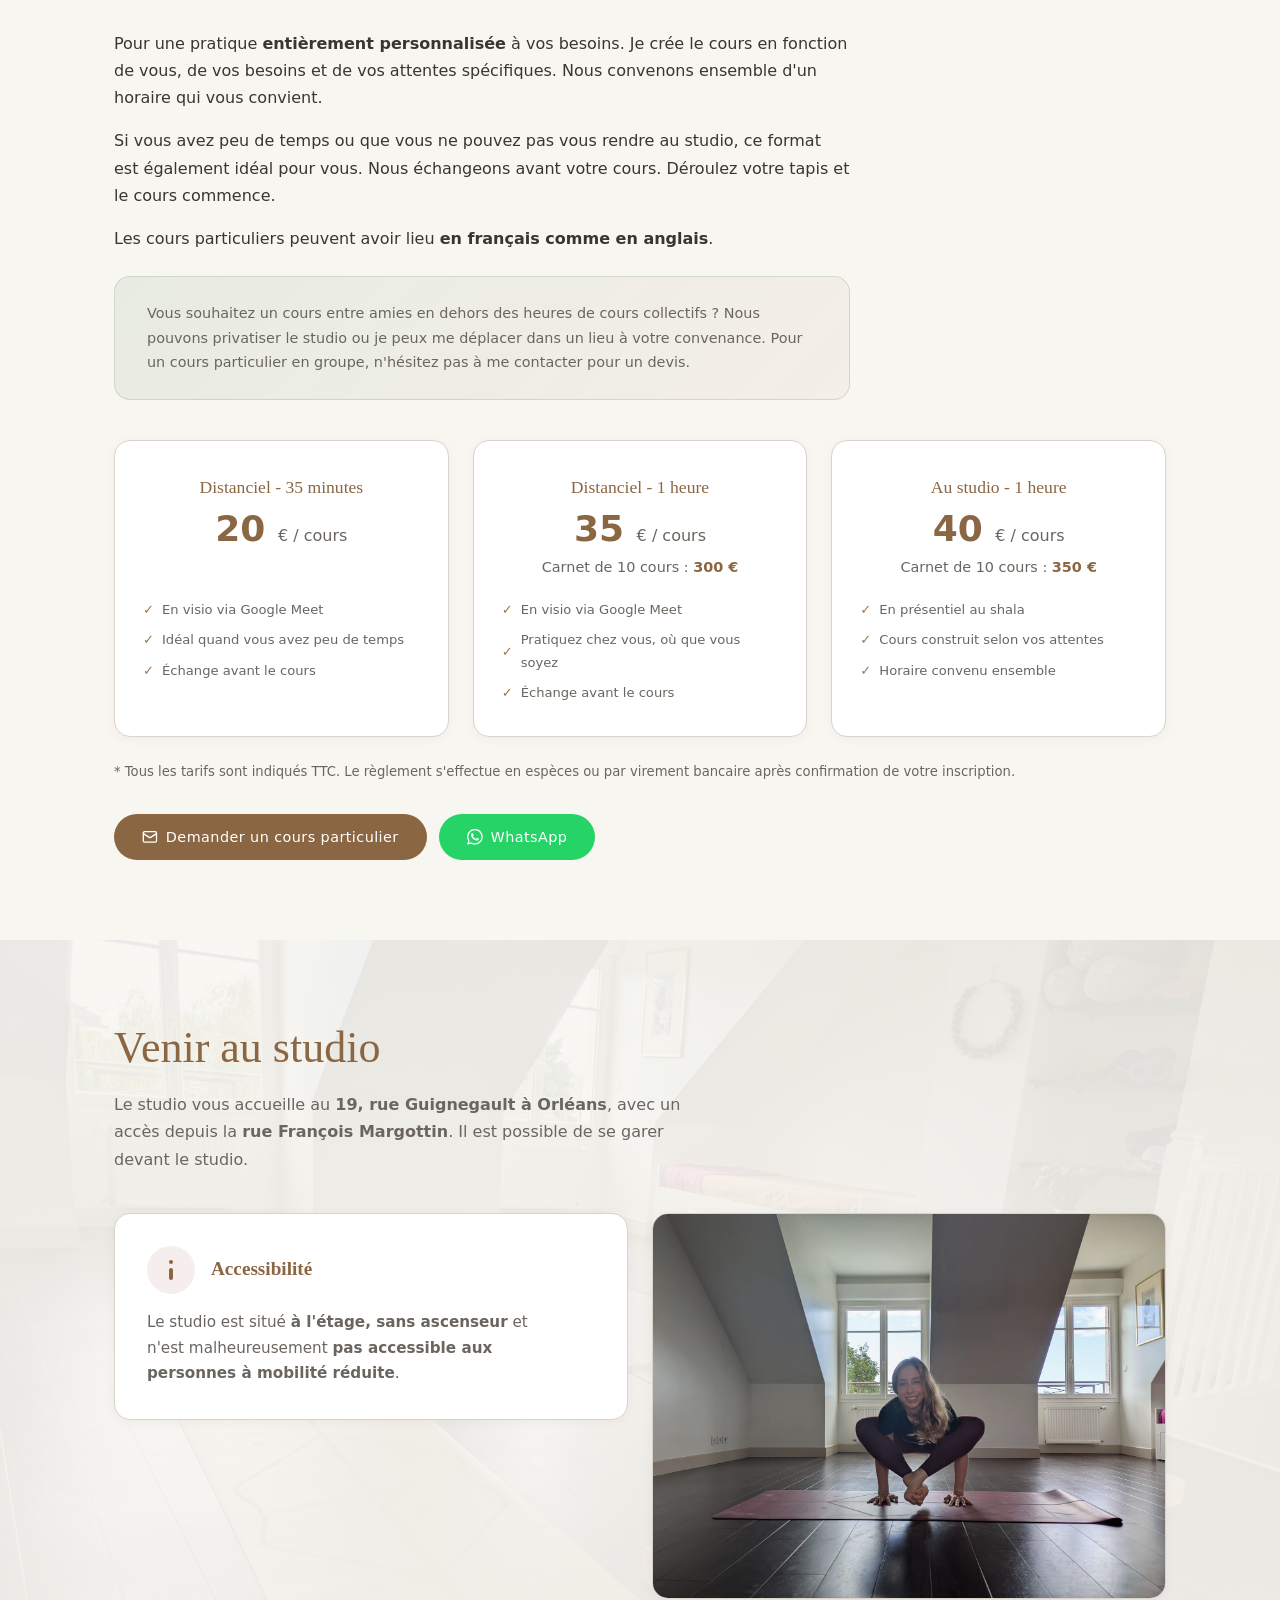
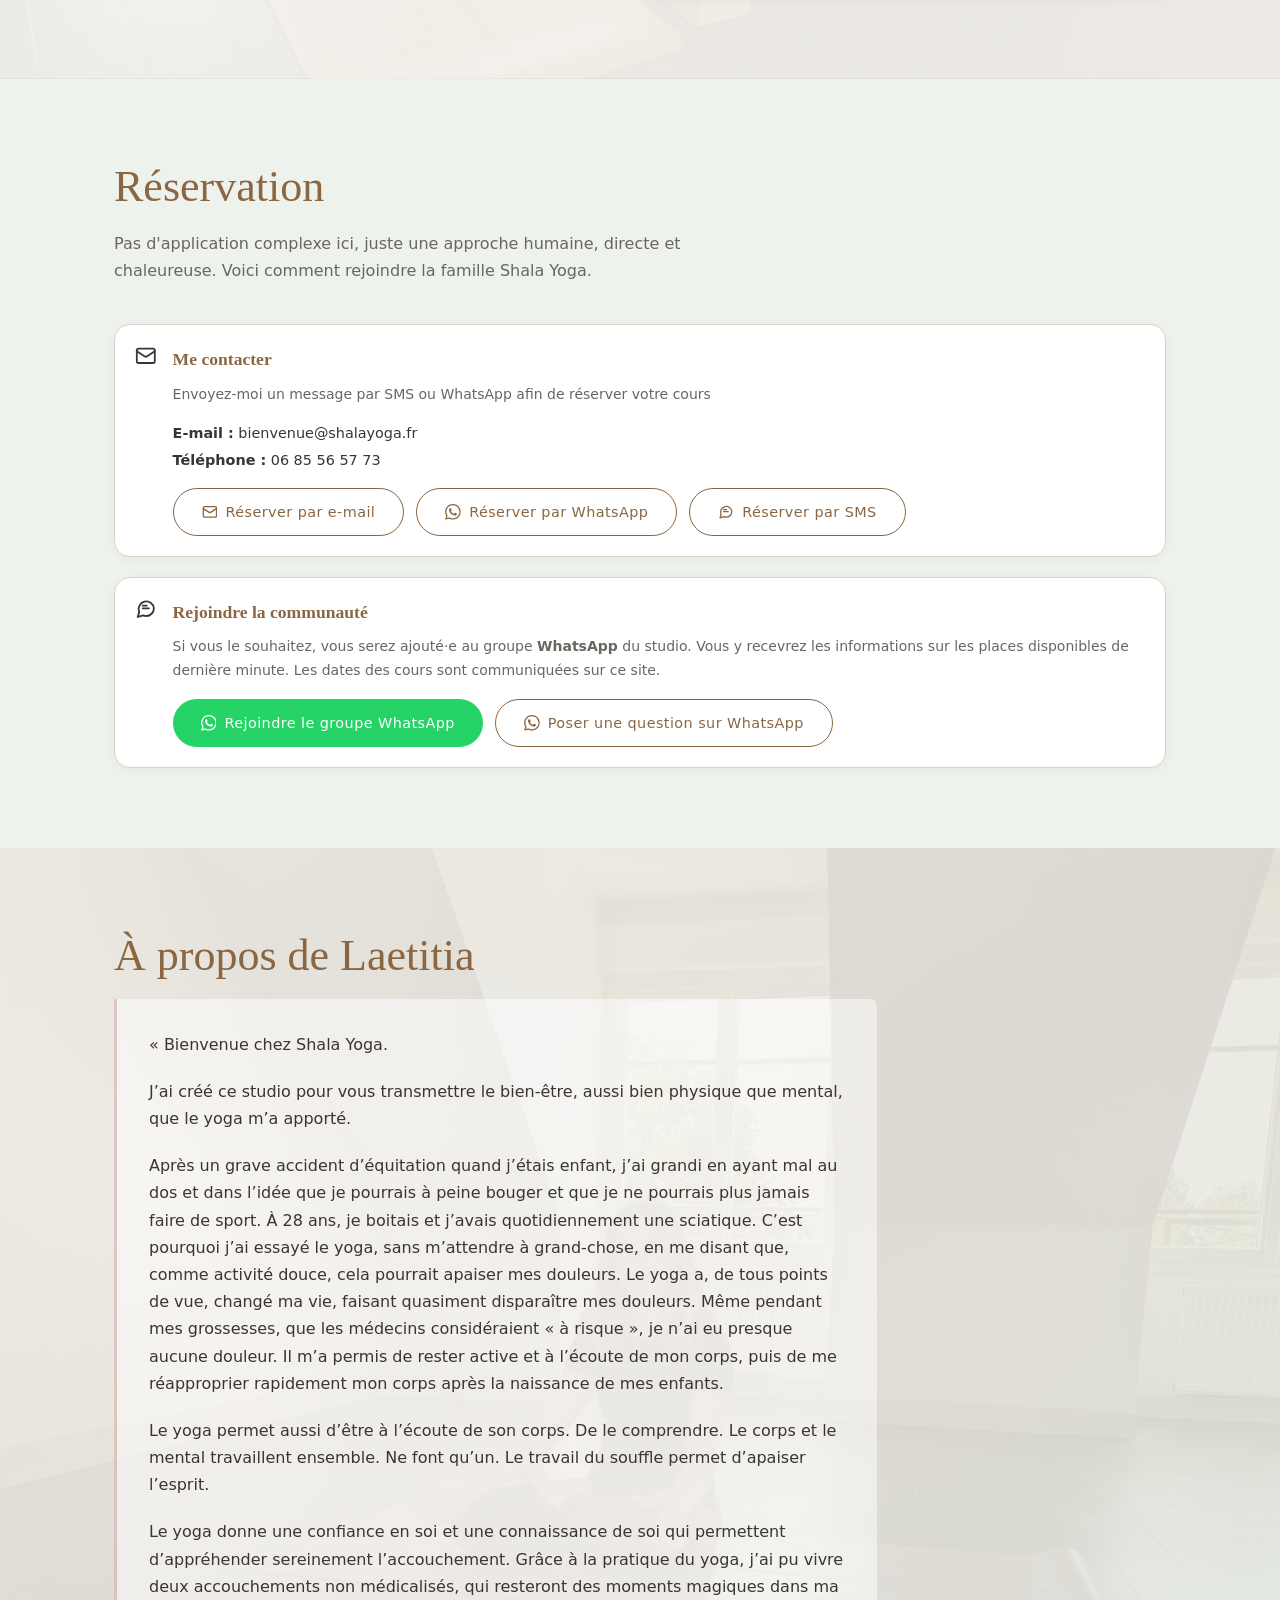
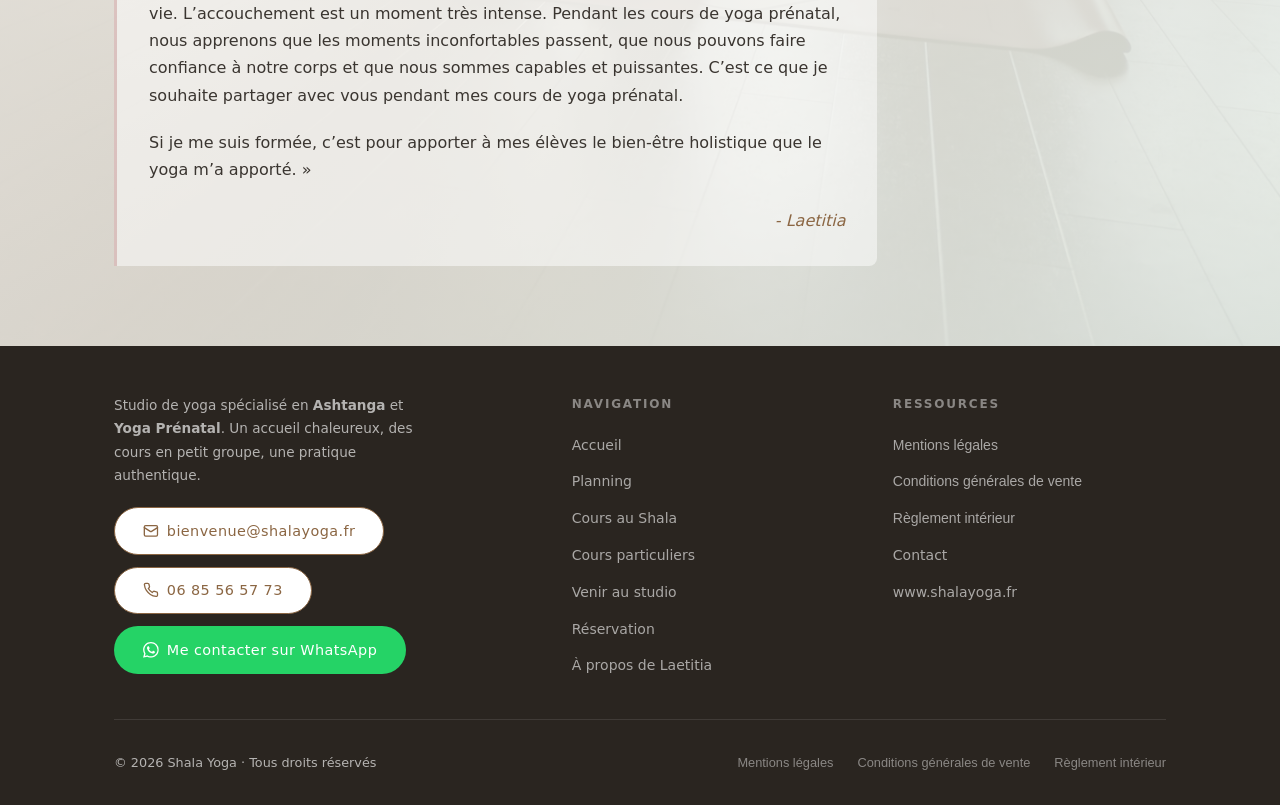
==== commit 7aeac5e6: "Ajustements de mise en page - Centre les libellés du menu principal - Carnet 10 cours à la même tail" ====
--- a/index.html
+++ b/index.html
@@ -456,10 +456,14 @@
           <p>
             Les cours particuliers peuvent avoir lieu <strong>en français comme en anglais</strong>.
           </p>
-          <p>
-            Vous souhaitez un cours entre amies en dehors des heures de cours collectifs ? Nous pouvons privatiser le studio
-            ou je peux me déplacer dans un lieu à votre convenance. Pour un cours particulier en groupe, n'hésitez pas à me contacter pour un devis.
-          </p>
+          <aside class="planning__notice particuliers__notice" aria-label="Cours entre amies">
+            <div class="planning__notice-text">
+              <p>
+                Vous souhaitez un cours entre amies en dehors des heures de cours collectifs ? Nous pouvons privatiser le studio
+                ou je peux me déplacer dans un lieu à votre convenance. Pour un cours particulier en groupe, n'hésitez pas à me contacter pour un devis.
+              </p>
+            </div>
+          </aside>
         </div>
 
         <div class="tarifs__grid particuliers__grid" role="list" aria-labelledby="particuliers-title">
@@ -467,6 +471,7 @@
           <div class="tarif-card" role="listitem">
             <div class="tarif-card__name">Distanciel - 35 minutes</div>
             <div class="tarif-card__price">20 <span>€ / cours</span></div>
+            <div class="tarif-card__pack tarif-card__pack--spacer" aria-hidden="true">&nbsp;</div>
             <ul class="tarif-card__features" aria-label="Inclus dans cette formule">
               <li class="tarif-card__feature">En visio via Google Meet</li>
               <li class="tarif-card__feature">Idéal quand vous avez peu de temps</li>
--- a/css/styles.css
+++ b/css/styles.css
@@ -265,6 +265,8 @@
       color: var(--color-text-light);
       padding: 0.5rem 0.875rem;
       border-radius: var(--radius);
+      display: inline-block;
+      text-align: center;
       transition: color var(--transition), background-color var(--transition);
     }
 
@@ -807,8 +809,8 @@
       gap: 1.5rem;
     }
 
-    .formules__layout .tarifs__grid > .tarif-card:last-child:nth-child(odd) {
-      grid-column: 1 / -1;
+    .formules__layout .tarifs__grid {
+      grid-auto-rows: 1fr;
     }
 
     .formules__photo-frame {
@@ -959,6 +961,10 @@
       grid-template-columns: repeat(3, minmax(0, 1fr));
     }
 
+    .particuliers__notice {
+      margin-top: 0.5rem;
+    }
+
     .particuliers__actions {
       display: flex;
       flex-wrap: wrap;
@@ -1401,6 +1407,10 @@
         grid-template-columns: 1fr;
       }
 
+      .tarif-card__pack--spacer {
+        display: none;
+      }
+
       .formules__photo {
         min-height: 260px;
       }
